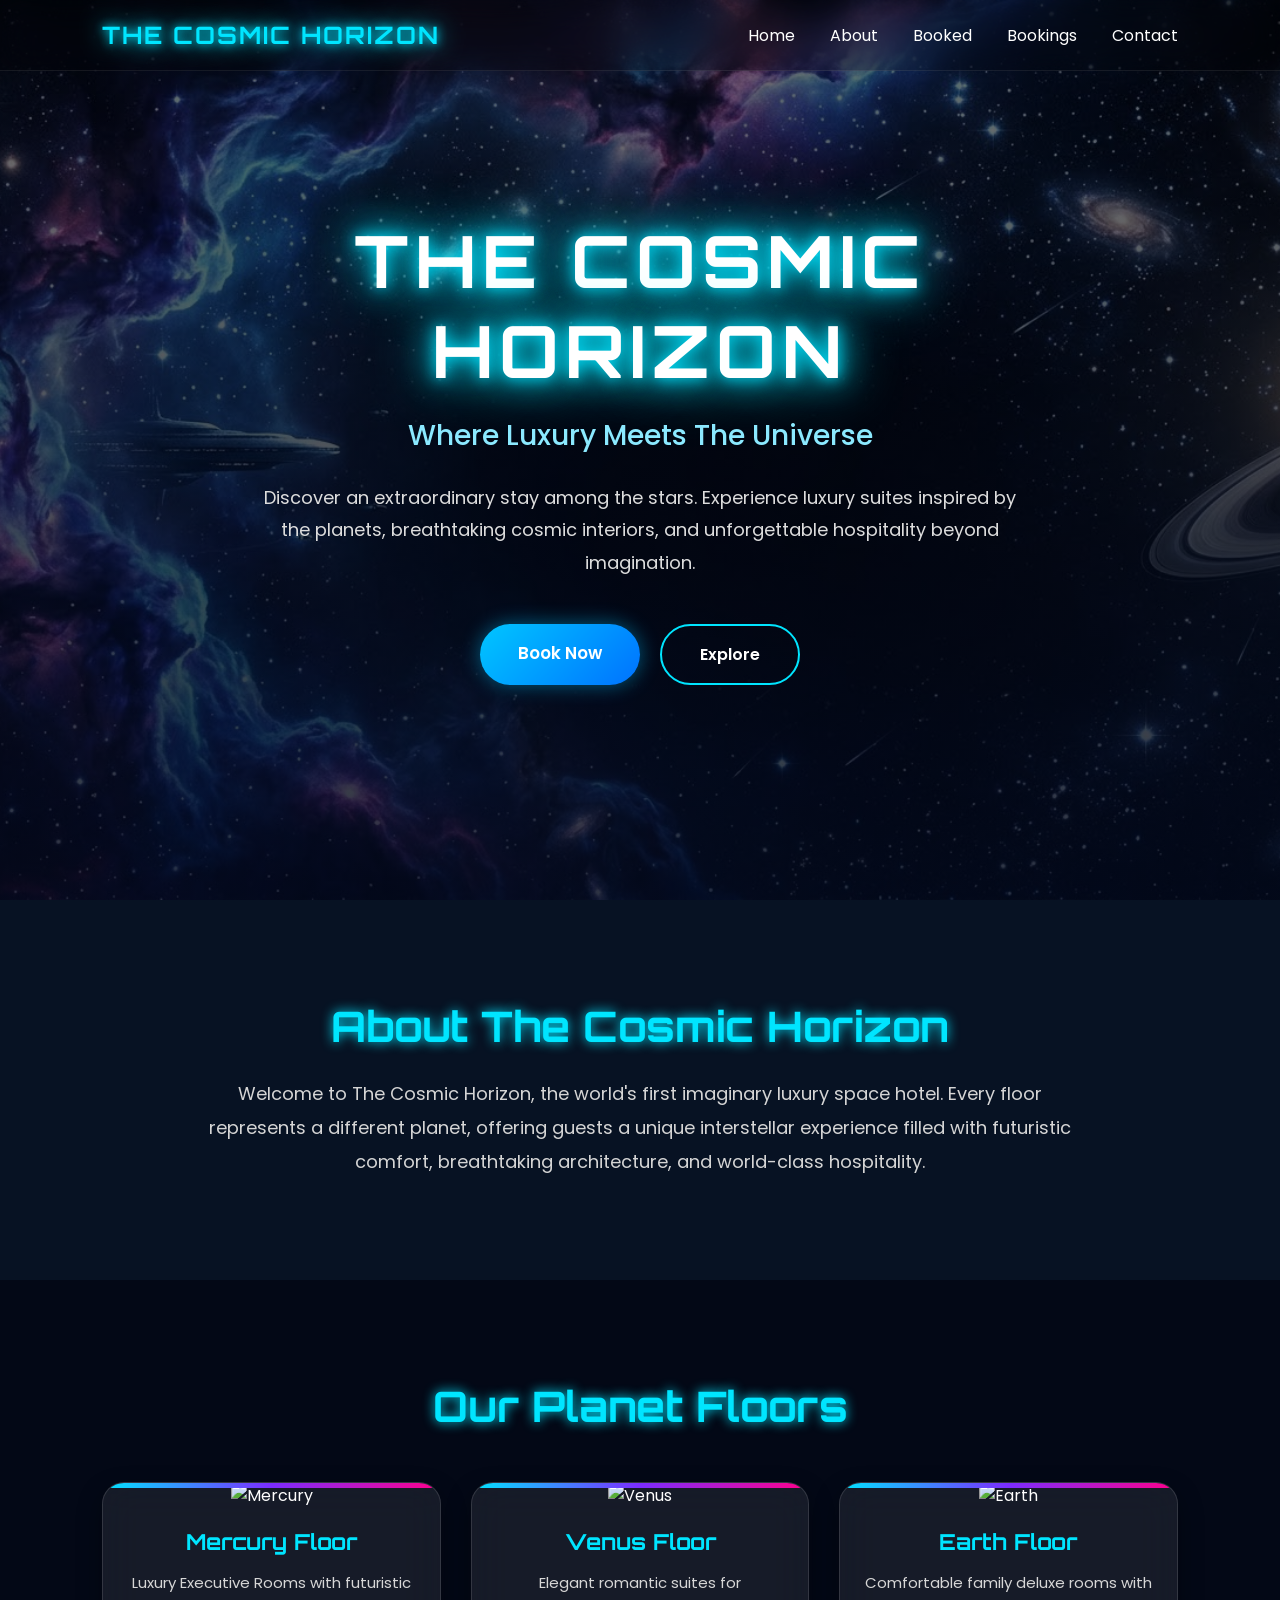
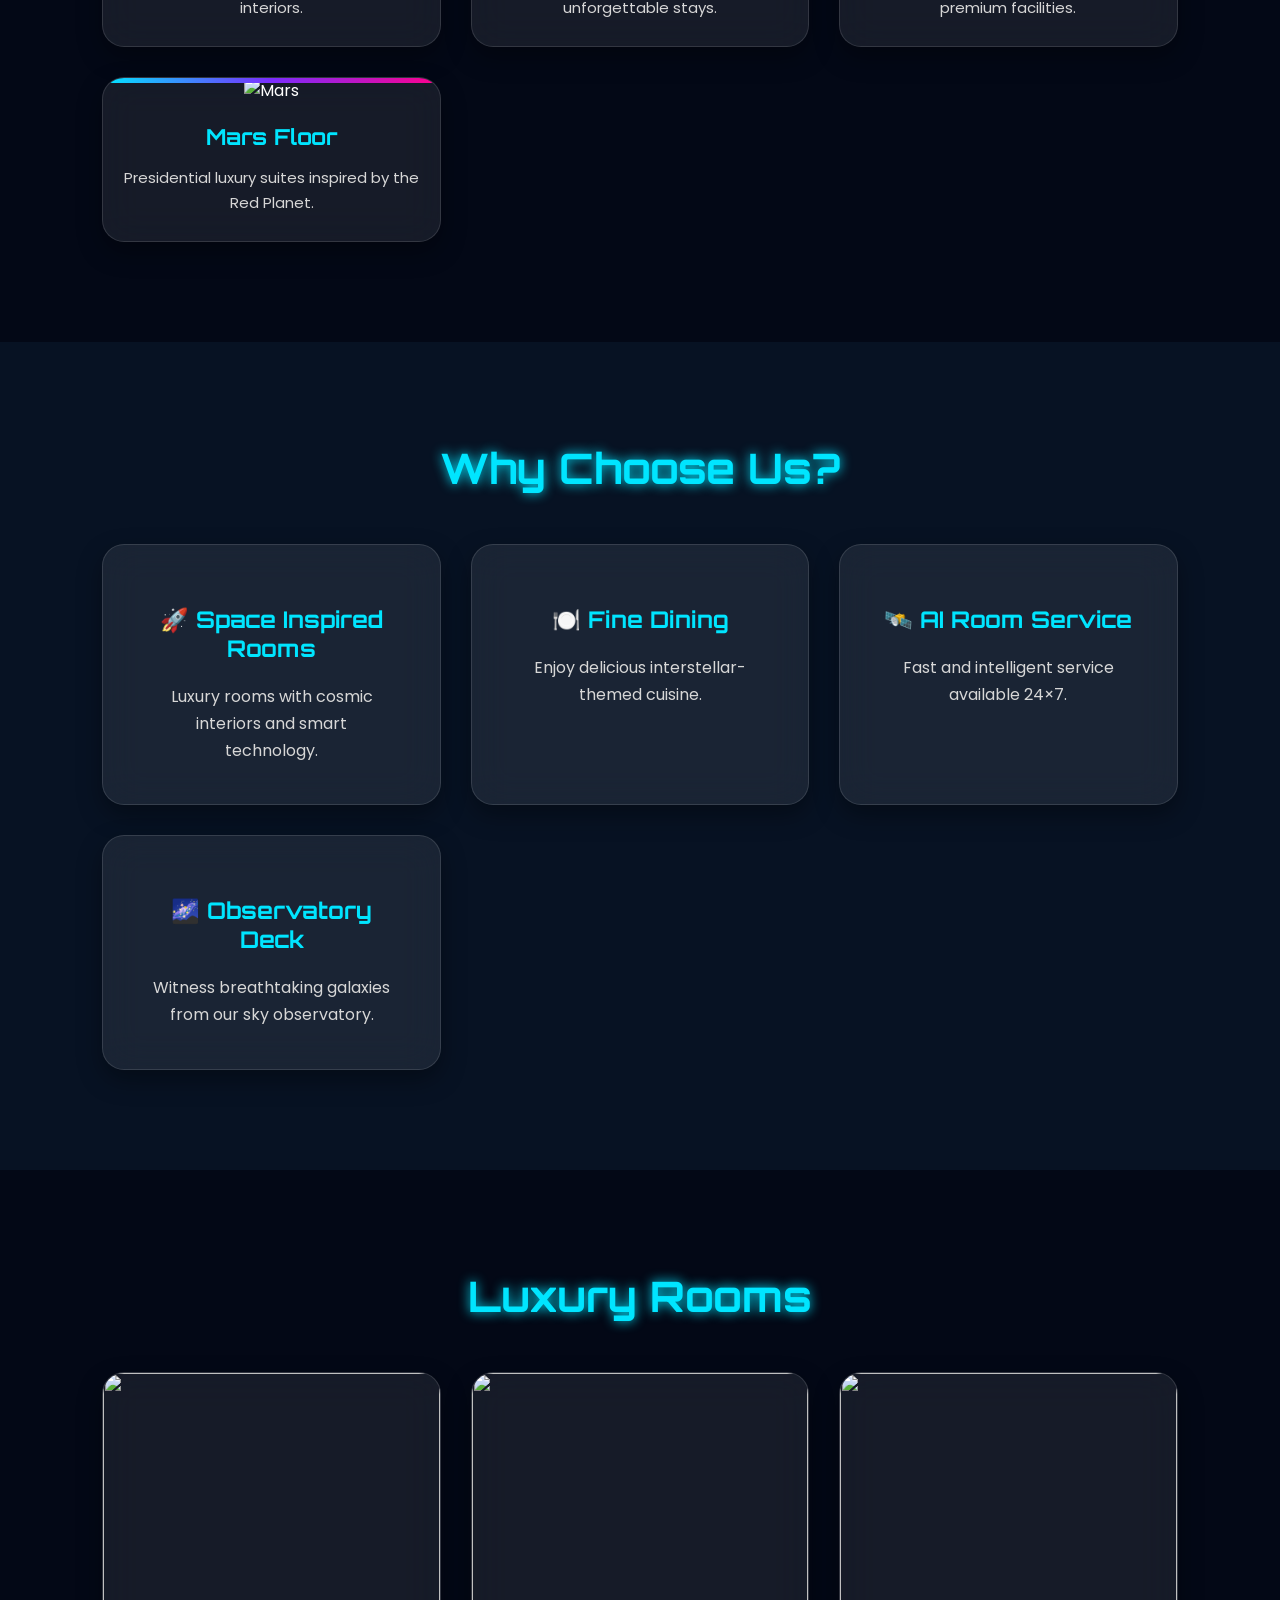
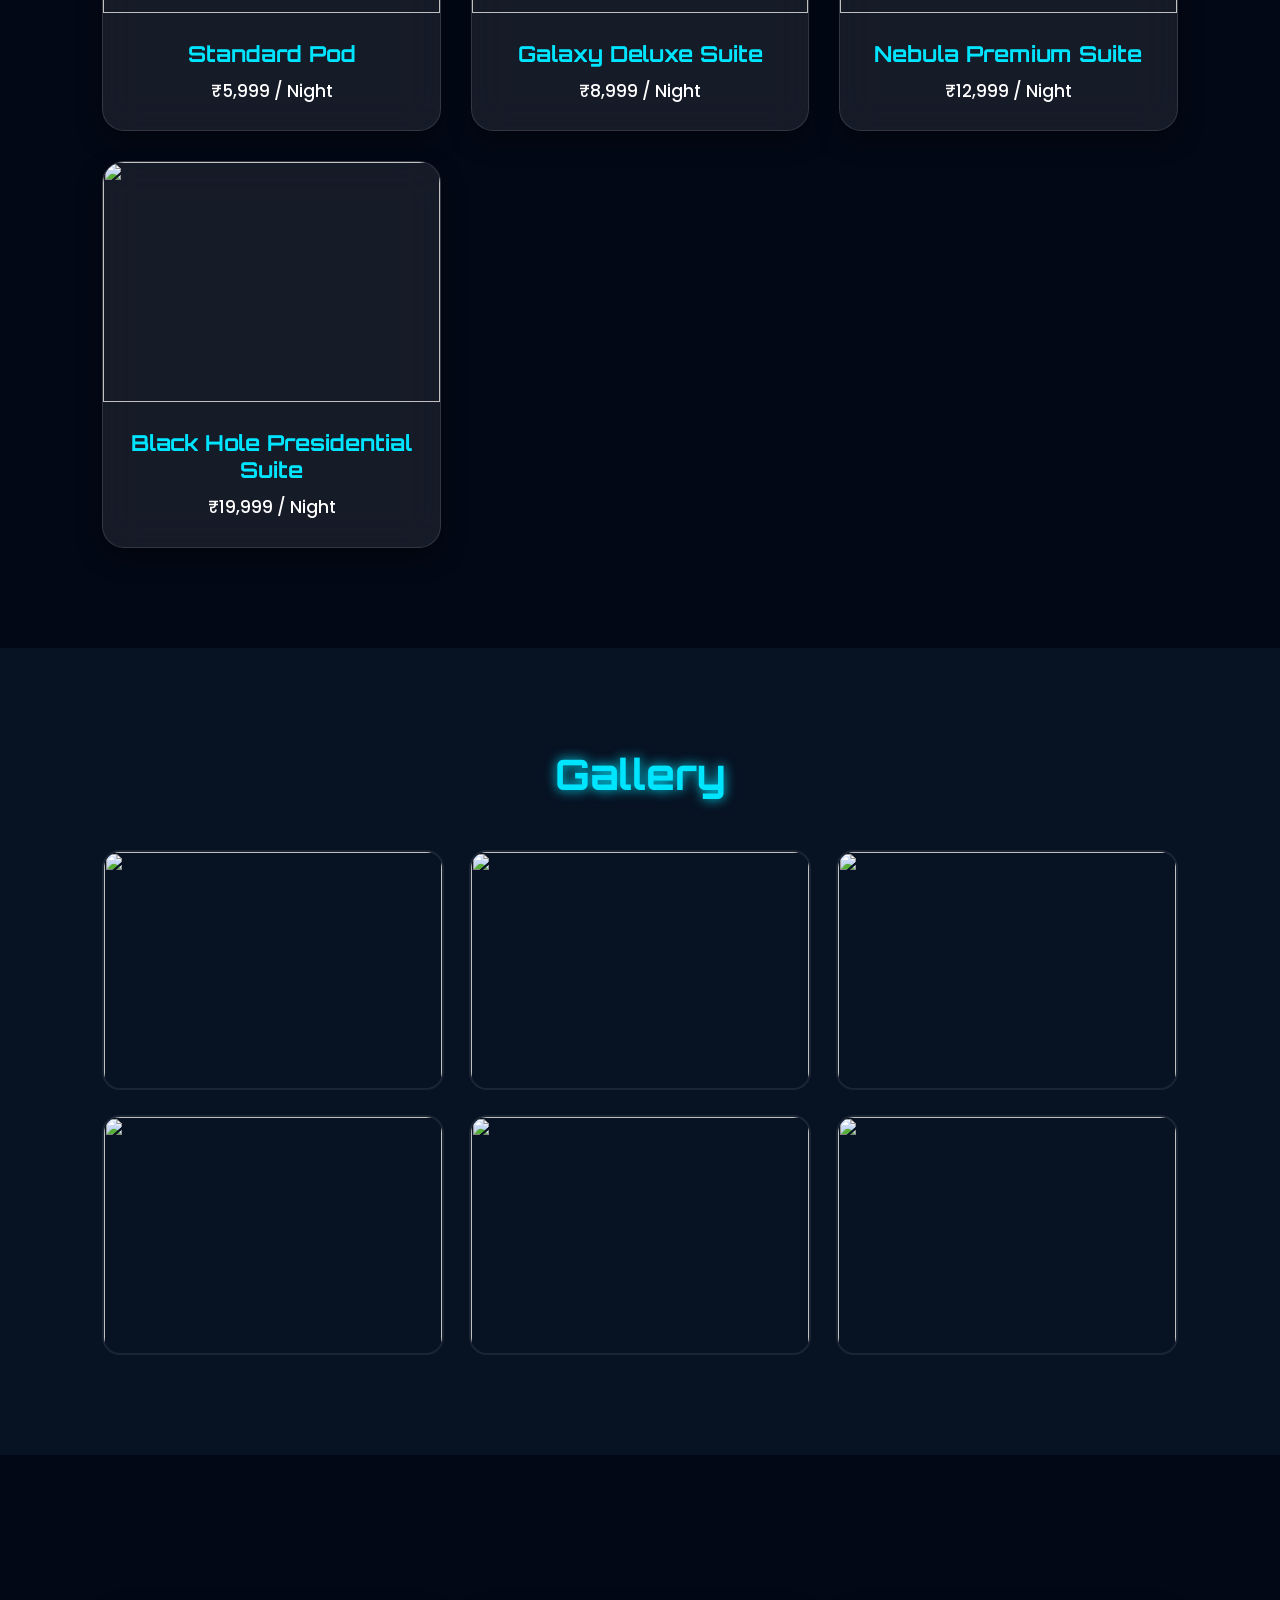
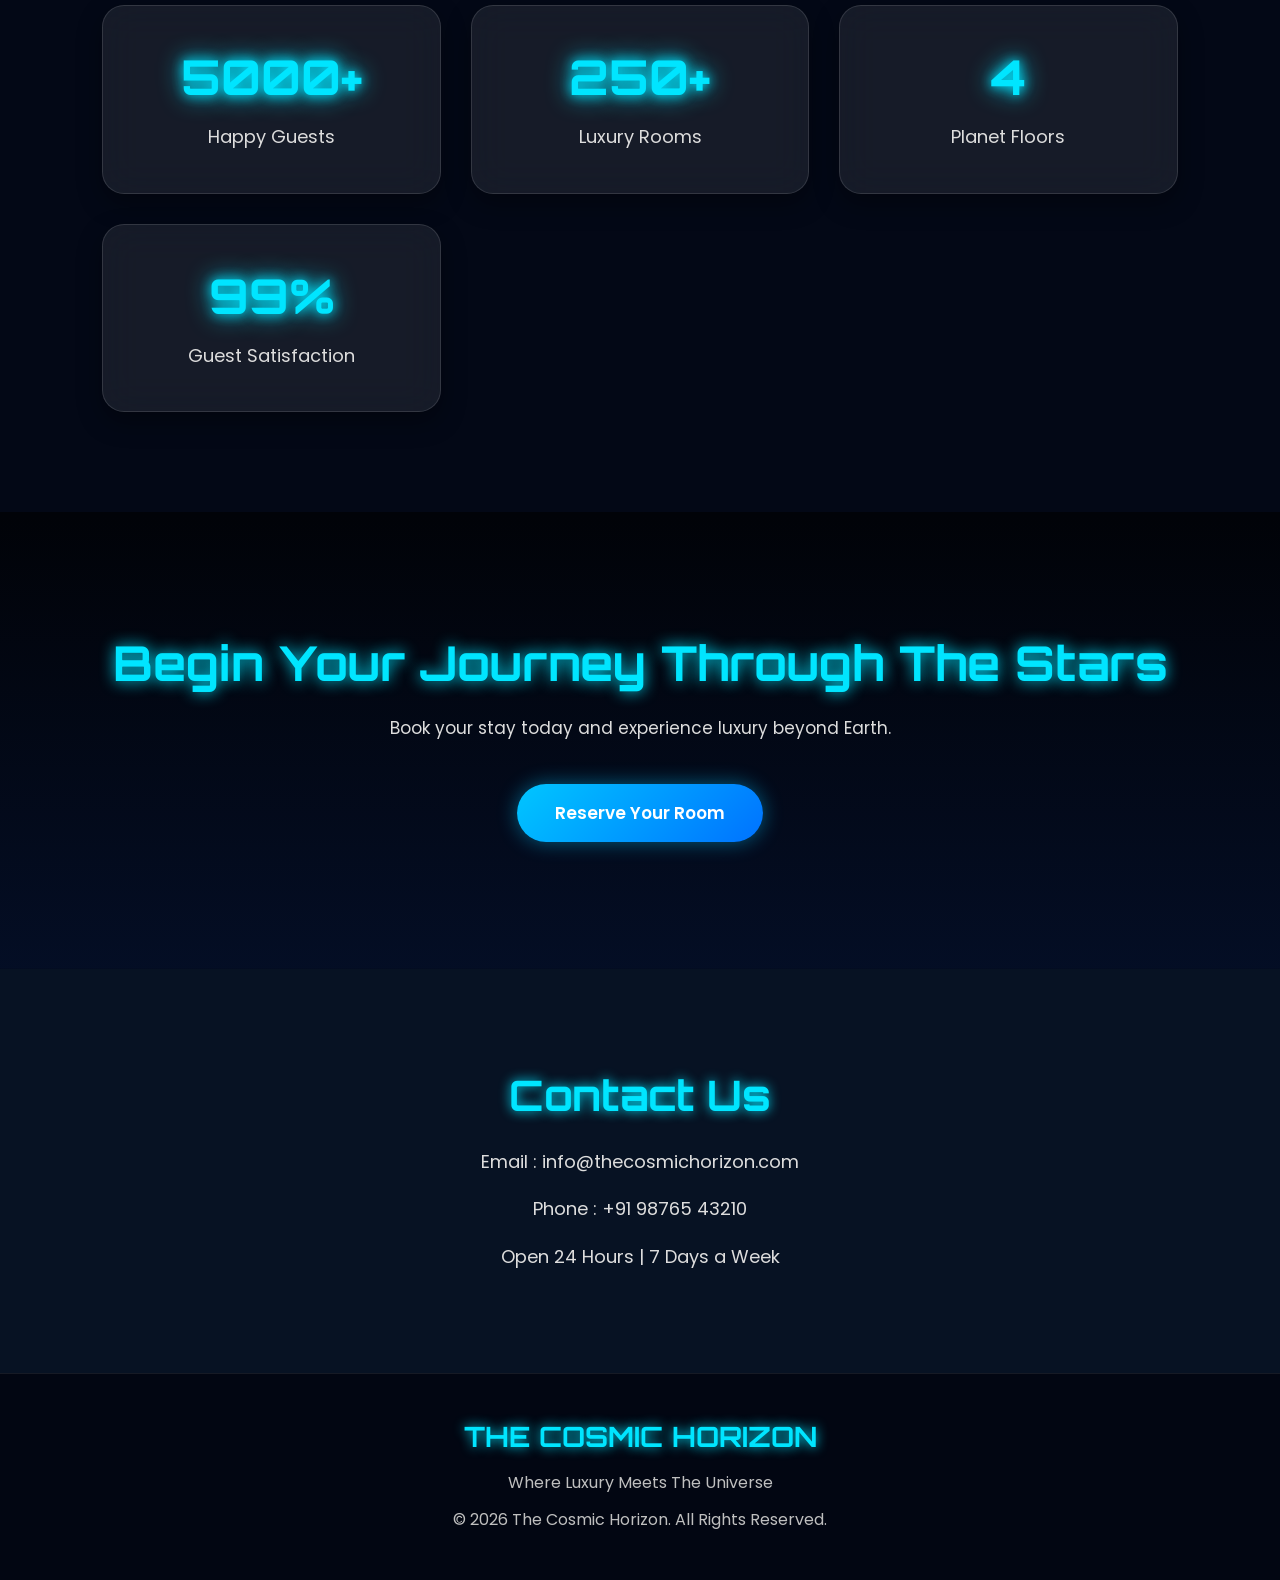
==== index.html @ 83b9d999 "Describe changes" ====
<!DOCTYPE html>
<html lang="en">

<head>

    <meta charset="UTF-8">
    <meta name="viewport" content="width=device-width, initial-scale=1.0">

    <title>The Cosmic Horizon | Luxury Space Hotel</title>

    <link rel="stylesheet" href="style.css">

    <link href="https://fonts.googleapis.com/css2?family=Orbitron:wght@500;700&family=Poppins:wght@300;400;500;600&display=swap" rel="stylesheet">

</head>

<body>

    <!-- ================= NAVBAR ================= -->

    <nav>

        <div class="logo">
            THE COSMIC HORIZON
        </div>

        <ul>

            <li><a href="index.html">Home</a></li>

            <li><a href="about_us.html">About</a></li>
            
            <li><a href="booked_page.html">Booked</a></li>

            <li><a href="booking_page.html">Bookings</a></li>

            <li><a href="packgaes.html">Contact</a></li>

        </ul>

    </nav>


    <!-- ================= HERO ================= -->

    <section class="hero">

        <div class="hero-content">

            <h1>THE COSMIC HORIZON</h1>

            <h3>Where Luxury Meets The Universe</h3>

            <p>

                Discover an extraordinary stay among the stars.
                Experience luxury suites inspired by the planets,
                breathtaking cosmic interiors, and unforgettable
                hospitality beyond imagination.

            </p>

            <div class="hero-buttons">

                <a href="booking.html" class="btn">
                    Book Now
                </a>

                <a href="#about" class="btn-outline">
                    Explore
                </a>

            </div>

        </div>

    </section>


    <!-- ================= ABOUT ================= -->

    <section id="about">

        <h2>About The Cosmic Horizon</h2>

        <p>

            Welcome to The Cosmic Horizon, the world's first
            imaginary luxury space hotel.

            Every floor represents a different planet,
            offering guests a unique interstellar experience
            filled with futuristic comfort, breathtaking
            architecture, and world-class hospitality.

        </p>

    </section>


    <!-- ================= PLANET FLOORS ================= -->

    <section id="floors">

        <h2>Our Planet Floors</h2>

        <div class="cards">

            <div class="card">

                <img src="images/mercury.jpg" alt="Mercury">

                <h3>Mercury Floor</h3>

                <p>Luxury Executive Rooms with futuristic interiors.</p>

            </div>


            <div class="card">

                <img src="images/venus.jpg" alt="Venus">

                <h3>Venus Floor</h3>

                <p>Elegant romantic suites for unforgettable stays.</p>

            </div>


            <div class="card">

                <img src="images/earth.jpg" alt="Earth">

                <h3>Earth Floor</h3>

                <p>Comfortable family deluxe rooms with premium facilities.</p>

            </div>


            <div class="card">

                <img src="images/mars.jpg" alt="Mars">

                <h3>Mars Floor</h3>

                <p>Presidential luxury suites inspired by the Red Planet.</p>

            </div>

        </div>

    </section>


    <!-- ================= FEATURES ================= -->

    <section id="features">

        <h2>Why Choose Us?</h2>

        <div class="cards">

            <div class="card">

                <h3>🚀 Space Inspired Rooms</h3>

                <p>Luxury rooms with cosmic interiors and smart technology.</p>

            </div>

            <div class="card">

                <h3>🍽️ Fine Dining</h3>

                <p>Enjoy delicious interstellar-themed cuisine.</p>

            </div>

            <div class="card">

                <h3>🛰️ AI Room Service</h3>

                <p>Fast and intelligent service available 24×7.</p>

            </div>

            <div class="card">

                <h3>🌌 Observatory Deck</h3>

                <p>Witness breathtaking galaxies from our sky observatory.</p>

            </div>

        </div>

    </section>


    <!-- ================= ROOMS ================= -->

    <section id="rooms">

        <h2>Luxury Rooms</h2>

        <div class="cards">

            <div class="card">

                <img src="images/room1.jpg">

                <h3>Standard Pod</h3>

                <p>₹5,999 / Night</p>

            </div>

            <div class="card">

                <img src="images/room2.jpg">

                <h3>Galaxy Deluxe Suite</h3>

                <p>₹8,999 / Night</p>

            </div>

            <div class="card">

                <img src="images/room3.jpg">

                <h3>Nebula Premium Suite</h3>

                <p>₹12,999 / Night</p>

            </div>

            <div class="card">

                <img src="images/room4.jpg">

                <h3>Black Hole Presidential Suite</h3>

                <p>₹19,999 / Night</p>

            </div>

        </div>

    </section>


    <!-- ================= GALLERY ================= -->

    <section id="gallery">

        <h2>Gallery</h2>

        <div class="gallery">

            <img src="images/gallery1.jpg">

            <img src="images/gallery2.jpg">

            <img src="images/gallery3.jpg">

            <img src="images/gallery4.jpg">

            <img src="images/gallery5.jpg">

            <img src="images/gallery6.jpg">

        </div>

    </section>


    <!-- ================= STATS ================= -->

    <section id="stats">

        <div class="cards">

            <div class="card">

                <h1>5000+</h1>

                <p>Happy Guests</p>

            </div>

            <div class="card">

                <h1>250+</h1>

                <p>Luxury Rooms</p>

            </div>

            <div class="card">

                <h1>4</h1>

                <p>Planet Floors</p>

            </div>

            <div class="card">

                <h1>99%</h1>

                <p>Guest Satisfaction</p>

            </div>

        </div>

    </section>


    <!-- ================= CTA ================= -->

    <section class="cta">

        <h2>Begin Your Journey Through The Stars</h2>

        <p>

            Book your stay today and experience
            luxury beyond Earth.

        </p>

        <a href="booking_page.html" class="btn">

            Reserve Your Room

        </a>

    </section>


    <!-- ================= CONTACT ================= -->

    <section id="contact">

        <h2>Contact Us</h2>

        <p>Email : info@thecosmichorizon.com</p>

        <p>Phone : +91 98765 43210</p>

        <p>Open 24 Hours | 7 Days a Week</p>

    </section>


    <!-- ================= FOOTER ================= -->

    <footer>

        <h3>THE COSMIC HORIZON</h3>

        <p>Where Luxury Meets The Universe</p>

        <p>

            © 2026 The Cosmic Horizon.
            All Rights Reserved.

        </p>

    </footer>

</body>

</html>
---- style.css ----
/* ===================================================
   THE COSMIC HORIZON
   Premium Futuristic Space Hotel
   Part 1 - Reset, Body, Navbar & Hero
=================================================== */

/* Google Fonts */
@import url('https://fonts.googleapis.com/css2?family=Orbitron:wght@400;600;700&family=Poppins:wght@300;400;500;600&display=swap');

/* ================= RESET ================= */

*{
    margin:0;
    padding:0;
    box-sizing:border-box;
}

html{
    scroll-behavior:smooth;
}

body{

    font-family:'Poppins',sans-serif;

    color:white;

    background:#030816;

    overflow-x:hidden;

}

/* ================= HERO BACKGROUND ================= */

.hero{

    width:100%;

    height:100vh;

    background:
    linear-gradient(
        rgba(0,0,0,.55),
        rgba(2,8,25,.82)
    ),
    url("space/image.jpeg");

    background-size:cover;

    background-position:center;

    background-repeat:no-repeat;

    display:flex;

    justify-content:center;

    align-items:center;

    text-align:center;

    padding:40px;

}

/* ================= NAVBAR ================= */

nav{

    position:fixed;

    top:0;

    left:0;

    width:100%;

    display:flex;

    justify-content:space-between;

    align-items:center;

    padding:20px 8%;

    background:rgba(0,0,0,.18);

    backdrop-filter:blur(18px);

    -webkit-backdrop-filter:blur(18px);

    border-bottom:1px solid rgba(255,255,255,.08);

    z-index:1000;

}

.logo{

    font-family:'Orbitron',sans-serif;

    font-size:24px;

    font-weight:bold;

    color:#00e5ff;

    letter-spacing:2px;

    text-shadow:

    0 0 10px #00e5ff,

    0 0 25px #00e5ff;

}

/* Navigation Links */

nav ul{

    list-style:none;

    display:flex;

    gap:35px;

}

nav ul li{

    display:inline-block;

}

nav ul li a{

    text-decoration:none;

    color:white;

    font-size:16px;

    transition:.3s;

    position:relative;

}

/* Underline Animation */

nav ul li a::after{

    content:"";

    position:absolute;

    left:0;

    bottom:-6px;

    width:0;

    height:2px;

    background:#00e5ff;

    transition:.3s;

}

nav ul li a:hover{

    color:#00e5ff;

}

nav ul li a:hover::after{

    width:100%;

}

/* ================= HERO CONTENT ================= */

.hero-content{

    max-width:900px;

}

.hero-content h1{

    font-family:'Orbitron',sans-serif;

    font-size:72px;

    letter-spacing:6px;

    margin-bottom:20px;

    color:#ffffff;

    text-shadow:

    0 0 15px #00e5ff,

    0 0 35px #00e5ff,

    0 0 60px #00e5ff;

}

.hero-content h3{

    font-size:28px;

    color:#8be9ff;

    margin-bottom:25px;

    font-weight:500;

}

.hero-content p{

    font-size:18px;

    line-height:1.8;

    color:#dddddd;

    max-width:760px;

    margin:auto;

}

/* ================= BUTTONS ================= */

.hero-buttons{

    margin-top:45px;

    display:flex;

    justify-content:center;

    gap:20px;

    flex-wrap:wrap;

}

/* Main Button */

.btn{

    text-decoration:none;

    color:white;

    background:linear-gradient(
        135deg,
        #00c6ff,
        #0072ff
    );

    padding:16px 38px;

    border-radius:50px;

    font-size:17px;

    font-weight:600;

    transition:.35s;

    box-shadow:

    0 0 20px rgba(0,198,255,.45);

}

.btn:hover{

    transform:translateY(-5px);

    box-shadow:

    0 0 35px rgba(0,198,255,.9);

}

/* Outline Button */

.btn-outline{

    text-decoration:none;

    color:white;

    border:2px solid #00e5ff;

    padding:16px 38px;

    border-radius:50px;

    transition:.35s;

    font-weight:600;

}

.btn-outline:hover{

    background:#00e5ff;

    color:#000;

}

/* ================= SECTION ================= */

section{

    padding:100px 8%;

}

section h2{

    text-align:center;

    font-family:'Orbitron',sans-serif;

    font-size:42px;

    color:#00e5ff;

    margin-bottom:25px;

    text-shadow:0 0 12px #00e5ff;

}

section p{

    text-align:center;

    max-width:900px;

    margin:auto;

    line-height:1.8;

    color:#d5d5d5;

    font-size:17px;

}

/* ================= RESPONSIVE ================= */

@media(max-width:900px){

    nav{

        flex-direction:column;

        gap:20px;

        padding:20px;

    }

    nav ul{

        flex-wrap:wrap;

        justify-content:center;

        gap:20px;

    }

    .hero-content h1{

        font-size:42px;

        letter-spacing:3px;

    }

    .hero-content h3{

        font-size:22px;

    }

    .hero-content p{

        font-size:16px;

    }

    .hero-buttons{

        flex-direction:column;

        align-items:center;

    }

}
/* ===================================================
   PART 2
   ABOUT • PLANET FLOORS • FEATURES
===================================================*/

/* ================= ABOUT SECTION ================= */

#about{

    background:#071223;

}

#about p{

    margin-top:20px;

    font-size:18px;

    line-height:1.9;

}

/* ================= CARD LAYOUT ================= */

.cards{

    display:grid;

    grid-template-columns:repeat(auto-fit,minmax(260px,1fr));

    gap:30px;

    margin-top:50px;

}

/* ================= GLASS CARD ================= */

.card{

    background:rgba(255,255,255,.08);

    backdrop-filter:blur(18px);

    -webkit-backdrop-filter:blur(18px);

    border:1px solid rgba(255,255,255,.12);

    border-radius:22px;

    overflow:hidden;

    transition:.4s;

    text-align:center;

    padding-bottom:25px;

    box-shadow:

    0 10px 25px rgba(0,0,0,.35);

}

.card:hover{

    transform:translateY(-12px);

    box-shadow:

    0 0 25px rgba(0,229,255,.45),

    0 15px 35px rgba(0,0,0,.45);

}

/* ================= CARD IMAGE ================= */

.card img{

    width:100%;

    height:220px;

    object-fit:cover;

    transition:.4s;

}

.card:hover img{

    transform:scale(1.08);

}

/* ================= CARD TITLE ================= */

.card h3{

    margin-top:20px;

    font-family:'Orbitron',sans-serif;

    color:#00e5ff;

    font-size:22px;

    padding:0 15px;

}

/* ================= CARD TEXT ================= */

.card p{

    margin-top:15px;

    padding:0 20px;

    color:#d7d7d7;

    line-height:1.7;

    font-size:15px;

}

/* ================= PLANET FLOOR ================= */

#floors{

    background:#030816;

}

#floors .card{

    position:relative;

}

#floors .card::before{

    content:"";

    position:absolute;

    top:0;

    left:0;

    width:100%;

    height:5px;

    background:linear-gradient(

    90deg,

    #00e5ff,

    #7b2cff,

    #ff008c

    );

}

/* ================= FEATURES ================= */

#features{

    background:#071223;

}

#features .card{

    padding:40px 25px;

}

#features .card h3{

    font-size:23px;

    margin-bottom:20px;

}

#features .card p{

    font-size:16px;

}

/* ================= FEATURE HOVER ================= */

#features .card:hover{

    border:1px solid rgba(0,229,255,.45);

}

/* ================= SECTION ANIMATION ================= */

.card{

    animation:fadeUp .8s ease;

}

/* ================= KEYFRAMES ================= */

@keyframes fadeUp{

    from{

        opacity:0;

        transform:translateY(40px);

    }

    to{

        opacity:1;

        transform:translateY(0);

    }

}

/* ================= GLOW EFFECT ================= */

.card:hover h3{

    text-shadow:

    0 0 10px #00e5ff,

    0 0 20px #00e5ff;

}

/* ================= MOBILE ================= */

@media(max-width:768px){

    .cards{

        grid-template-columns:1fr;

    }

    .card img{

        height:200px;

    }

    .card h3{

        font-size:20px;

    }

}
/* ===================================================
   PART 3
   LUXURY ROOMS • GALLERY • HOTEL STATISTICS
===================================================*/


/* =========================
   ROOMS SECTION
========================= */

#rooms{

    background:#030816;

}

#rooms .cards{

    margin-top:50px;

}

#rooms .card{

    overflow:hidden;

    transition:.4s;

}

#rooms .card img{

    width:100%;

    height:240px;

    object-fit:cover;

    transition:.5s;

}

#rooms .card:hover img{

    transform:scale(1.08);

}

#rooms .card h3{

    margin-top:20px;

    font-size:22px;

    color:#00e5ff;

}

#rooms .card p{

    margin-top:10px;

    font-size:17px;

    color:#ffffff;

    font-weight:500;

}

#rooms .card:hover{

    transform:translateY(-10px);

}


/* =========================
   GALLERY
========================= */

#gallery{

    background:#071223;

}

.gallery{

    margin-top:50px;

    display:grid;

    grid-template-columns:repeat(auto-fit,minmax(280px,1fr));

    gap:25px;

}

.gallery img{

    width:100%;

    height:240px;

    object-fit:cover;

    border-radius:18px;

    transition:.4s;

    cursor:pointer;

    border:2px solid rgba(255,255,255,.08);

}

.gallery img:hover{

    transform:scale(1.05);

    box-shadow:

    0 0 25px rgba(0,229,255,.55);

}


/* =========================
   HOTEL STATISTICS
========================= */

#stats{

    background:#030816;

}

#stats .cards{

    margin-top:50px;

}

#stats .card{

    padding:40px 20px;

}

#stats .card h1{

    font-size:48px;

    font-family:'Orbitron',sans-serif;

    color:#00e5ff;

    text-shadow:

    0 0 12px #00e5ff,

    0 0 25px #00e5ff;

}

#stats .card p{

    margin-top:15px;

    color:#dddddd;

    font-size:18px;

}


/* =========================
   FLOAT ANIMATION
========================= */

@keyframes floating{

    0%{

        transform:translateY(0px);

    }

    50%{

        transform:translateY(-10px);

    }

    100%{

        transform:translateY(0px);

    }

}

#stats .card{

    animation:floating 5s ease-in-out infinite;

}


/* =========================
   IMAGE BORDER GLOW
========================= */

.gallery img:hover{

    border-color:#00e5ff;

}


/* =========================
   MOBILE
========================= */

@media(max-width:768px){

    .gallery{

        grid-template-columns:1fr;

    }

    .gallery img{

        height:220px;

    }

    #stats .card h1{

        font-size:38px;

    }

}
/* ===================================================
   PART 4
   CTA • CONTACT • FOOTER • FINAL RESPONSIVE
===================================================*/


/* ===========================
   CALL TO ACTION
=========================== */

.cta{

    background:
    linear-gradient(
        rgba(0,0,0,.65),
        rgba(4,15,40,.82)
    ),
    url("images/cta-bg.jpg");

    background-size:cover;

    background-position:center;

    text-align:center;

    padding:120px 8%;

}

.cta h2{

    font-family:'Orbitron',sans-serif;

    font-size:48px;

    color:#00e5ff;

    margin-bottom:20px;

    text-shadow:

    0 0 15px #00e5ff;

}

.cta p{

    max-width:700px;

    margin:auto;

    margin-bottom:40px;

    color:#dddddd;

    line-height:1.8;

}

.cta .btn{

    display:inline-block;

}


/* ===========================
   CONTACT
=========================== */

#contact{

    background:#071223;

    text-align:center;

}

#contact p{

    margin-top:15px;

    font-size:18px;

    color:#dddddd;

}

#contact p:hover{

    color:#00e5ff;

}


/* ===========================
   FOOTER
=========================== */

footer{

    background:#020612;

    text-align:center;

    padding:45px 20px;

    border-top:1px solid rgba(255,255,255,.08);

}

footer h3{

    font-family:'Orbitron',sans-serif;

    color:#00e5ff;

    font-size:28px;

    margin-bottom:15px;

    text-shadow:

    0 0 12px #00e5ff;

}

footer p{

    color:#bfbfbf;

    margin-top:8px;

    line-height:1.8;

}


/* ===========================
   CUSTOM SCROLLBAR
=========================== */

::-webkit-scrollbar{

    width:10px;

}

::-webkit-scrollbar-track{

    background:#06101f;

}

::-webkit-scrollbar-thumb{

    background:#00c6ff;

    border-radius:50px;

}

::-webkit-scrollbar-thumb:hover{

    background:#008cff;

}


/* ===========================
   SMOOTH FADE ANIMATION
=========================== */

@keyframes fadeIn{

    from{

        opacity:0;

    }

    to{

        opacity:1;

    }

}

section{

    animation:fadeIn 1s ease;

}


/* ===========================
   BUTTON EFFECTS
=========================== */

.btn,
.btn-outline{

    position:relative;

    overflow:hidden;

}

.btn::before,
.btn-outline::before{

    content:"";

    position:absolute;

    top:0;

    left:-100%;

    width:100%;

    height:100%;

    background:rgba(255,255,255,.15);

    transition:.5s;

}

.btn:hover::before,
.btn-outline:hover::before{

    left:100%;

}


/* ===========================
   RESPONSIVE DESIGN
=========================== */

@media(max-width:992px){

    section{

        padding:80px 6%;

    }

    .cta h2{

        font-size:38px;

    }

}

@media(max-width:768px){

    section h2{

        font-size:32px;

    }

    .cta{

        padding:90px 30px;

    }

    .cta h2{

        font-size:28px;

    }

    .cta p{

        font-size:16px;

    }

    footer h3{

        font-size:22px;

    }

    footer p{

        font-size:15px;

    }

}

@media(max-width:480px){

    .logo{

        font-size:18px;

    }

    nav ul{

        gap:12px;

    }

    nav ul li a{

        font-size:14px;

    }

    .hero-content h1{

        font-size:34px;

    }

    .hero-content h3{

        font-size:18px;

    }

    .hero-content p{

        font-size:15px;

    }

    .btn,
    .btn-outline{

        width:100%;

        text-align:center;

    }

}
/* ===================================================
   PART 4
   CTA • CONTACT • FOOTER • FINAL RESPONSIVE
===================================================*/


/* ===========================
   CALL TO ACTION
=========================== */

.cta{

    background:
    linear-gradient(
        rgba(0,0,0,.65),
        rgba(4,15,40,.82)
    ),
    url("images/cta-bg.jpg");

    background-size:cover;

    background-position:center;

    text-align:center;

    padding:120px 8%;

}

.cta h2{

    font-family:'Orbitron',sans-serif;

    font-size:48px;

    color:#00e5ff;

    margin-bottom:20px;

    text-shadow:

    0 0 15px #00e5ff;

}

.cta p{

    max-width:700px;

    margin:auto;

    margin-bottom:40px;

    color:#dddddd;

    line-height:1.8;

}

.cta .btn{

    display:inline-block;

}


/* ===========================
   CONTACT
=========================== */

#contact{

    background:#071223;

    text-align:center;

}

#contact p{

    margin-top:15px;

    font-size:18px;

    color:#dddddd;

}

#contact p:hover{

    color:#00e5ff;

}


/* ===========================
   FOOTER
=========================== */

footer{

    background:#020612;

    text-align:center;

    padding:45px 20px;

    border-top:1px solid rgba(255,255,255,.08);

}

footer h3{

    font-family:'Orbitron',sans-serif;

    color:#00e5ff;

    font-size:28px;

    margin-bottom:15px;

    text-shadow:

    0 0 12px #00e5ff;

}

footer p{

    color:#bfbfbf;

    margin-top:8px;

    line-height:1.8;

}


/* ===========================
   CUSTOM SCROLLBAR
=========================== */

::-webkit-scrollbar{

    width:10px;

}

::-webkit-scrollbar-track{

    background:#06101f;

}

::-webkit-scrollbar-thumb{

    background:#00c6ff;

    border-radius:50px;

}

::-webkit-scrollbar-thumb:hover{

    background:#008cff;

}


/* ===========================
   SMOOTH FADE ANIMATION
=========================== */

@keyframes fadeIn{

    from{

        opacity:0;

    }

    to{

        opacity:1;

    }

}

section{

    animation:fadeIn 1s ease;

}


/* ===========================
   BUTTON EFFECTS
=========================== */

.btn,
.btn-outline{

    position:relative;

    overflow:hidden;

}

.btn::before,
.btn-outline::before{

    content:"";

    position:absolute;

    top:0;

    left:-100%;

    width:100%;

    height:100%;

    background:rgba(255,255,255,.15);

    transition:.5s;

}

.btn:hover::before,
.btn-outline:hover::before{

    left:100%;

}


/* ===========================
   RESPONSIVE DESIGN
=========================== */

@media(max-width:992px){

    section{

        padding:80px 6%;

    }

    .cta h2{

        font-size:38px;

    }

}

@media(max-width:768px){

    section h2{

        font-size:32px;

    }

    .cta{

        padding:90px 30px;

    }

    .cta h2{

        font-size:28px;

    }

    .cta p{

        font-size:16px;

    }

    footer h3{

        font-size:22px;

    }

    footer p{

        font-size:15px;

    }

}

@media(max-width:480px){

    .logo{

        font-size:18px;

    }

    nav ul{

        gap:12px;

    }

    nav ul li a{

        font-size:14px;

    }

    .hero-content h1{

        font-size:34px;

    }

    .hero-content h3{

        font-size:18px;

    }

    .hero-content p{

        font-size:15px;

    }

    .btn,
    .btn-outline{

        width:100%;

        text-align:center;

    }

}
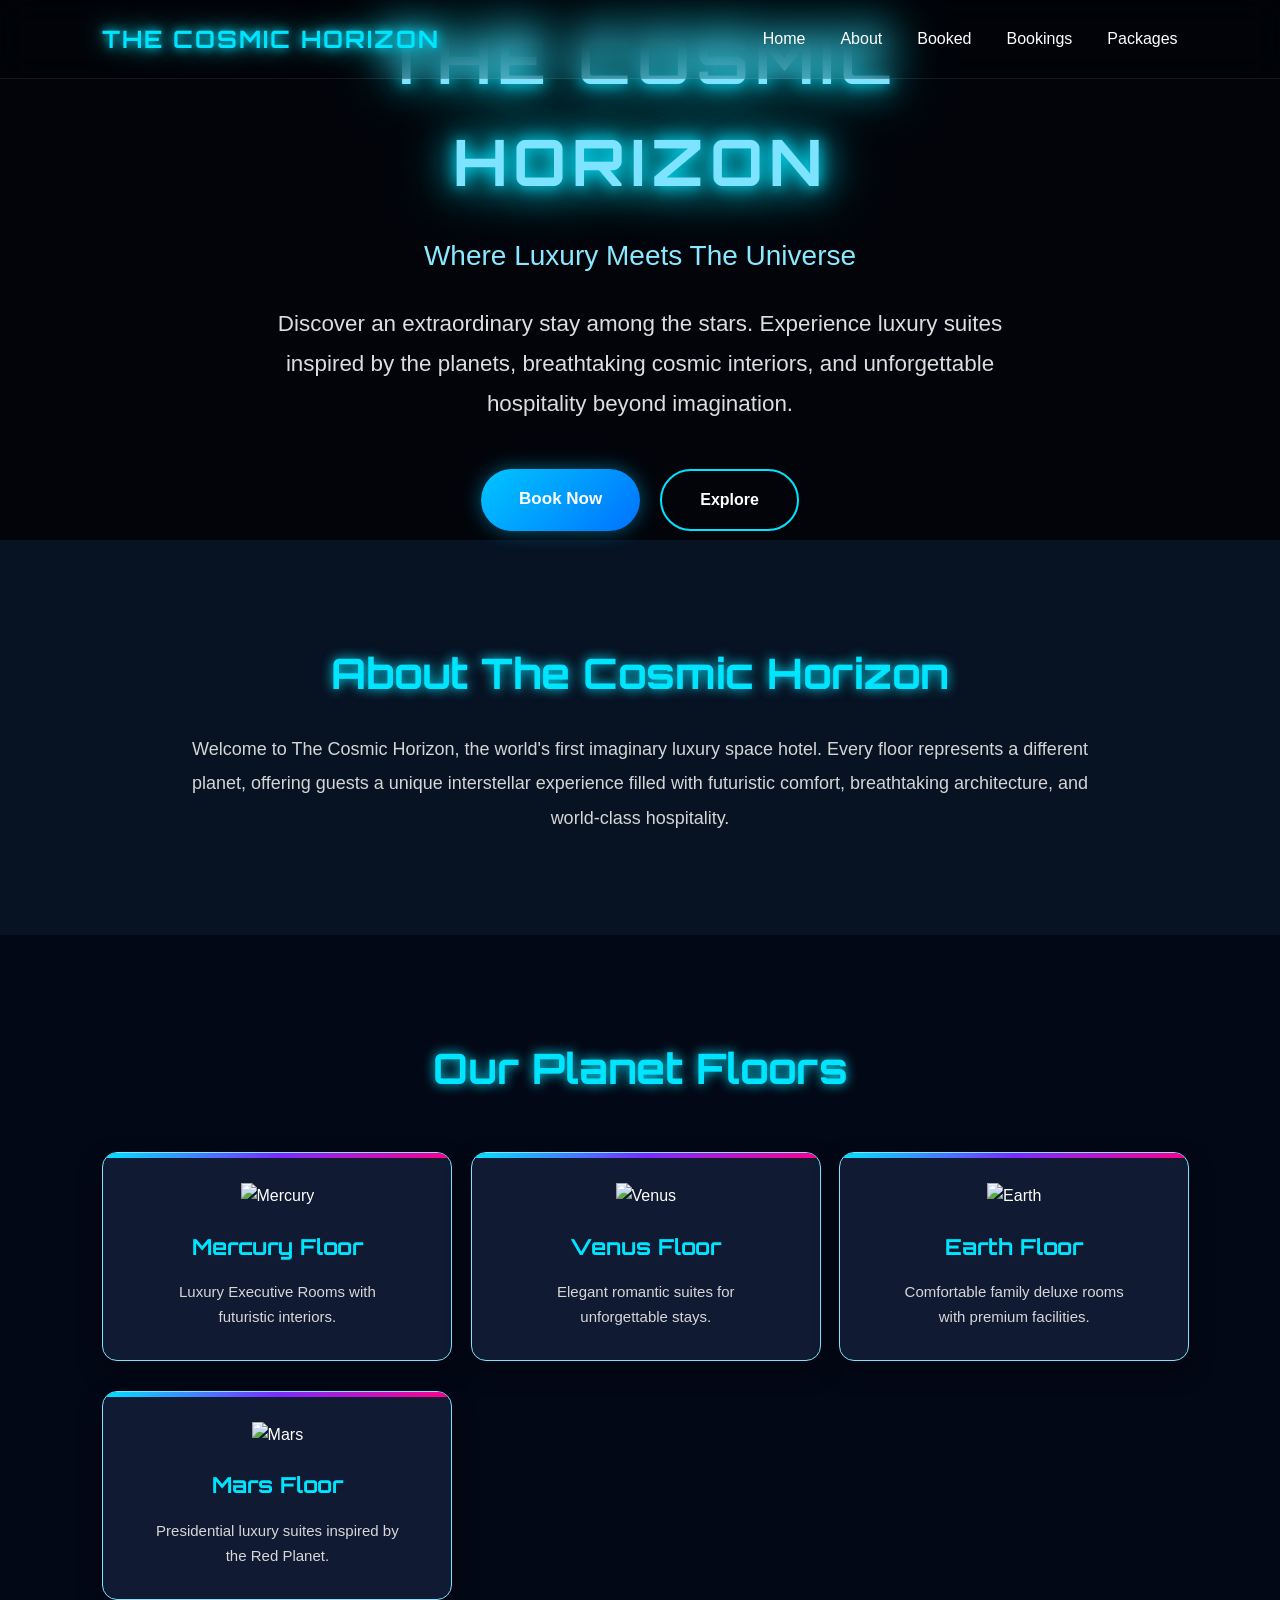
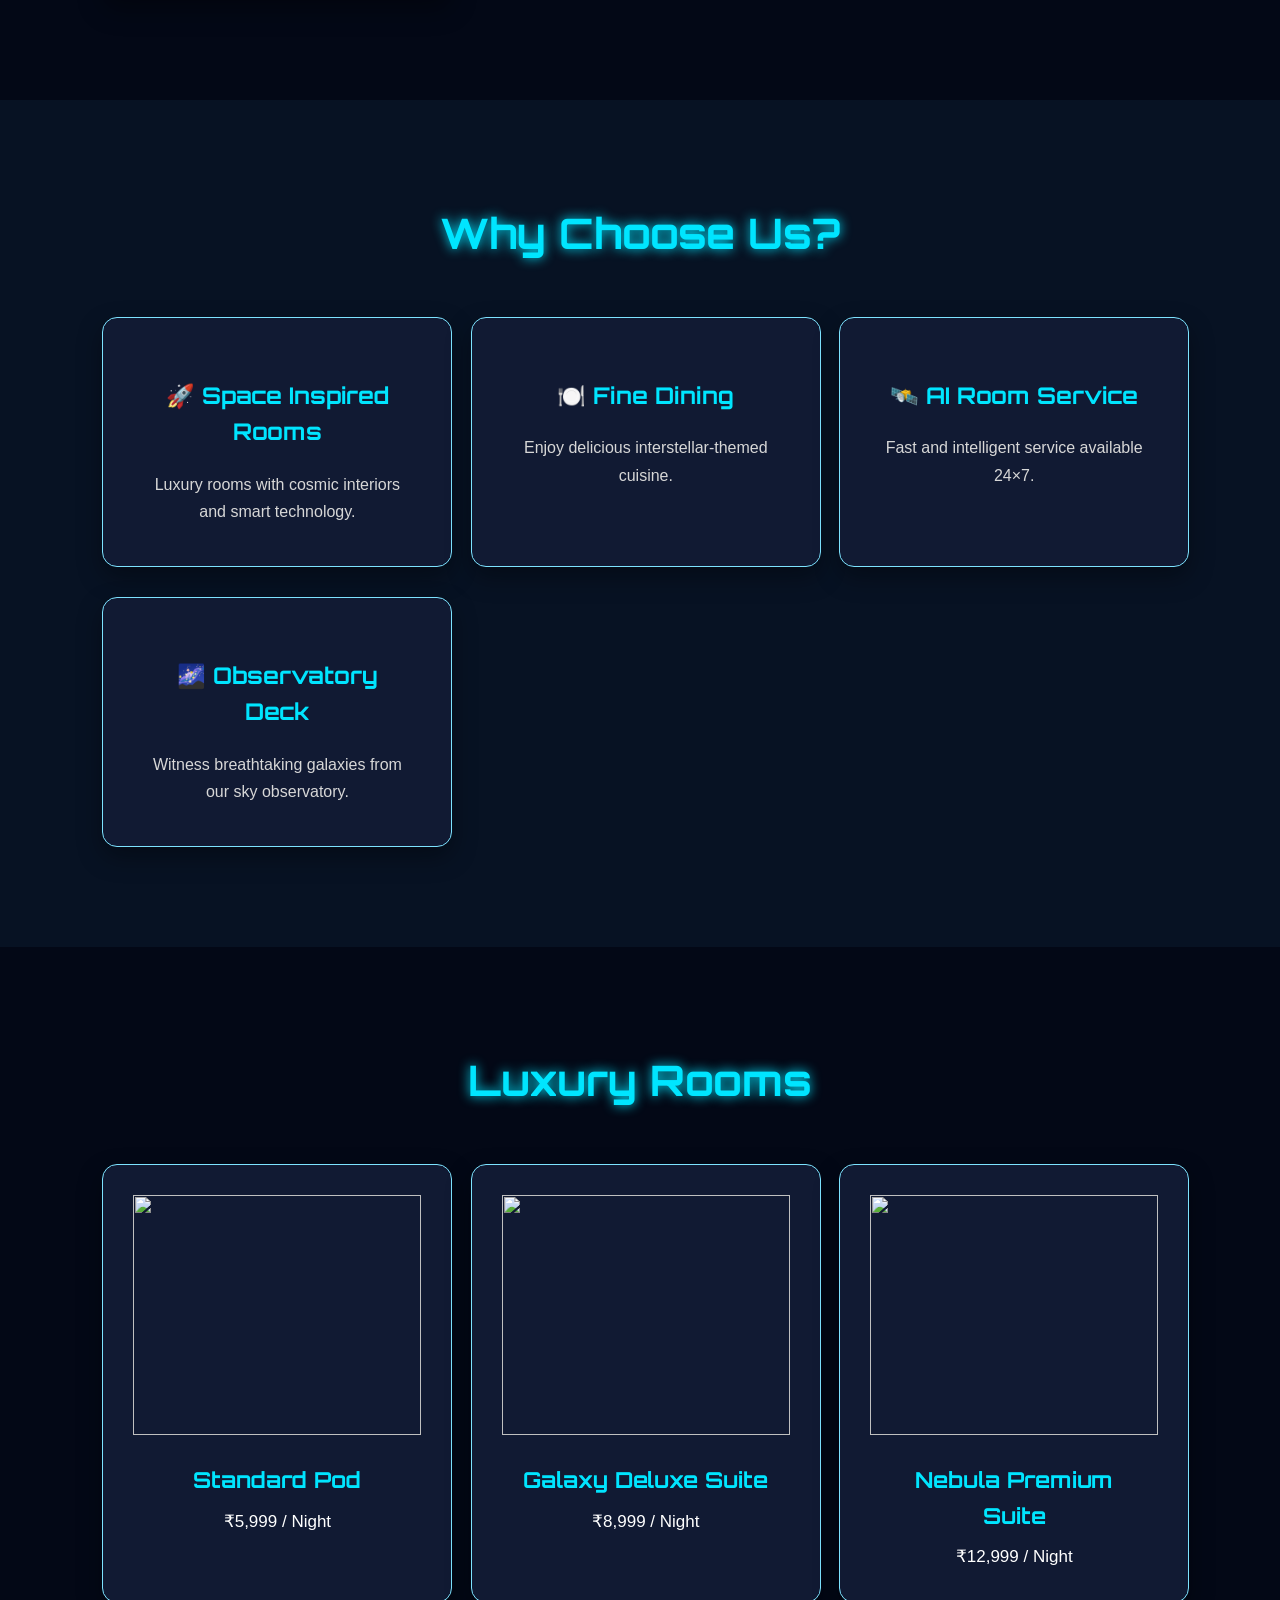
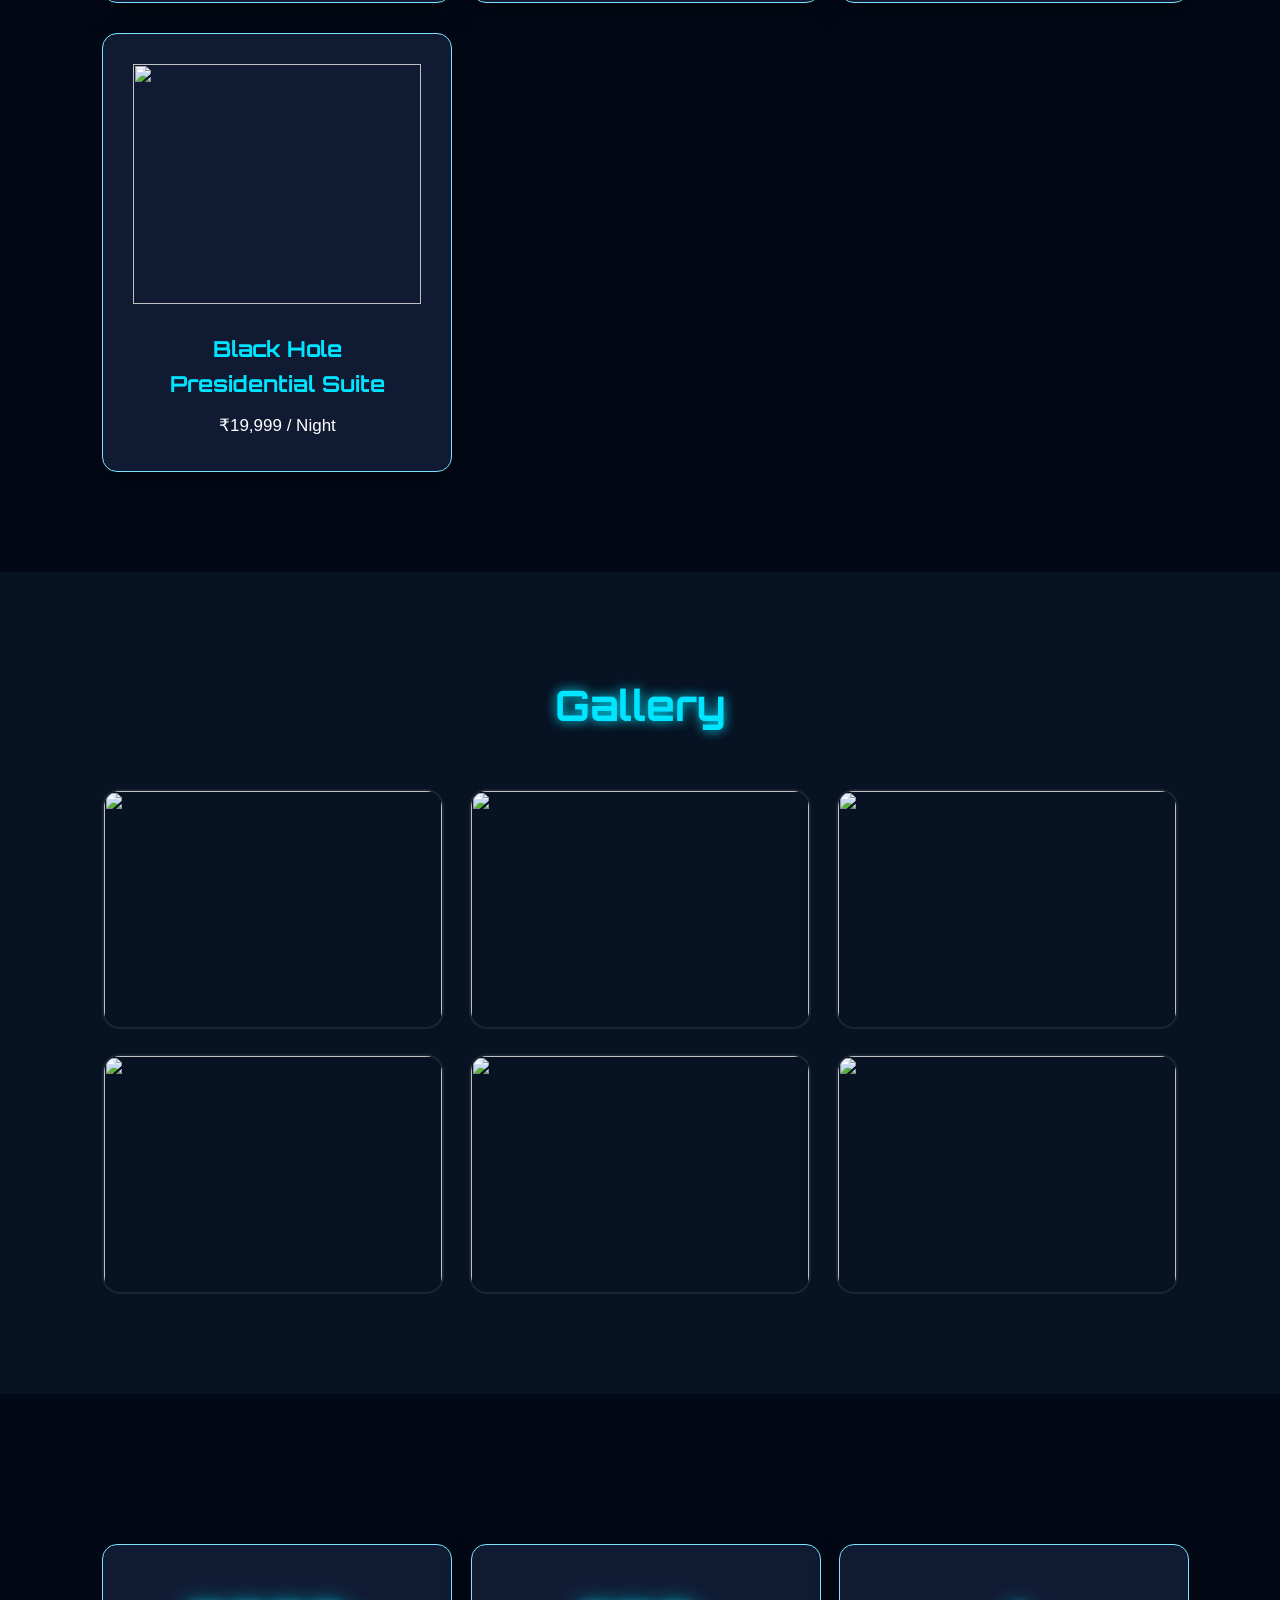
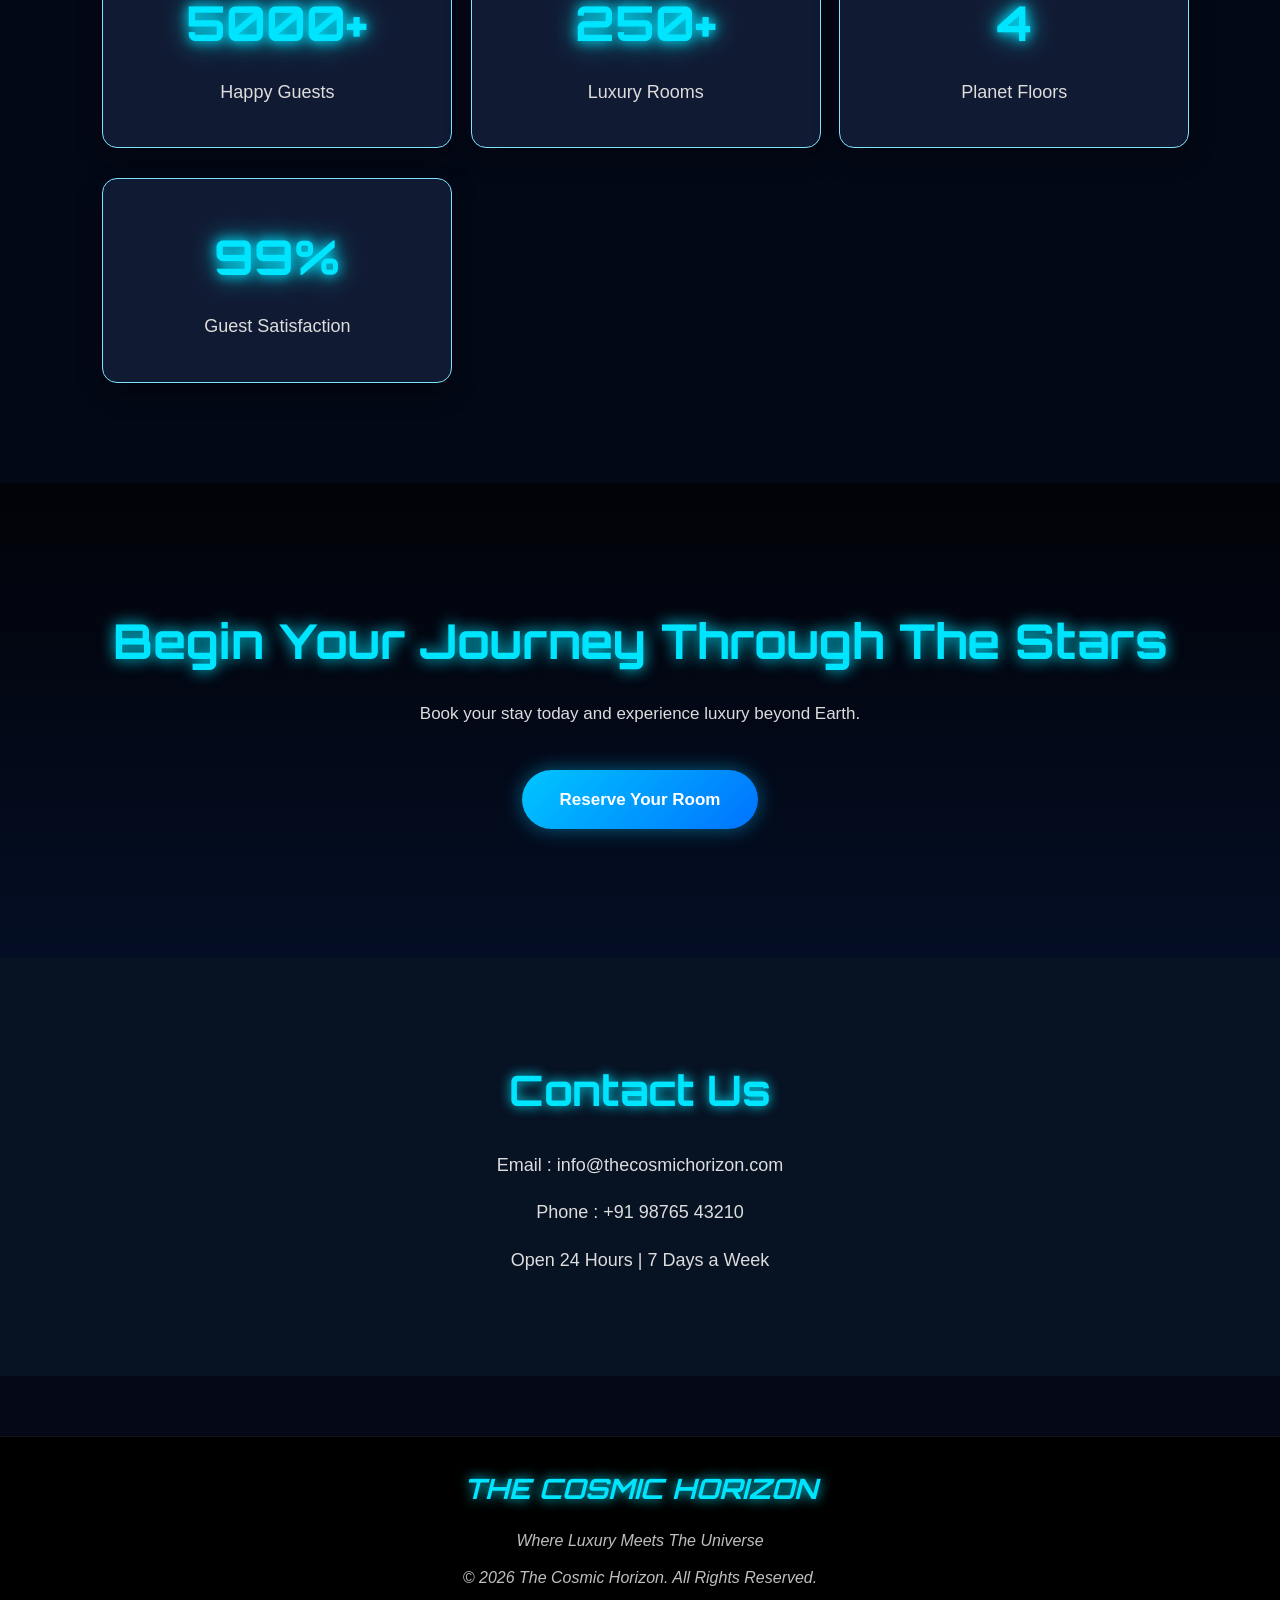
==== commit ba80fe91: "Describe changes" ====
--- a/index.html
+++ b/index.html
@@ -34,7 +34,8 @@
 
             <li><a href="booking_page.html">Bookings</a></li>
 
-            <li><a href="packgaes.html">Contact</a></li>
+            <li><a href="packages.html">Packages</a></li>
+
 
         </ul>
 
@@ -62,7 +63,7 @@
 
             <div class="hero-buttons">
 
-                <a href="booking.html" class="btn">
+                <a href="booking_page.html" class="btn">
                     Book Now
                 </a>
 
--- a/style.css
+++ b/style.css
@@ -1624,4 +1624,131 @@
 
     }
 
+}
+*{
+    margin:0;
+    padding:0;
+    box-sizing:border-box;
+    font-family:Arial, Helvetica, sans-serif;
+}
+
+body{
+    background:#050816;
+    color:white;
+    line-height:1.6;
+}
+
+.hero{
+    height:60vh;
+    background:
+        linear-gradient(rgba(0,0,0,.55),rgba(0,0,0,.55)),
+        url("space.jpg") center/cover;
+    display:flex;
+    flex-direction:column;
+    justify-content:center;
+    align-items:center;
+    text-align:center;
+}
+
+.hero h1{
+    font-size:4rem;
+    color:#7de3ff;
+}
+
+.hero p{
+    margin-top:15px;
+    font-size:1.4rem;
+    color:#ddd;
+}
+
+.about{
+    width:80%;
+    margin:70px auto;
+    text-align:center;
+}
+
+.about h2{
+    color:#7de3ff;
+    margin-bottom:20px;
+    font-size:2.5rem;
+}
+
+.mission{
+    display:flex;
+    justify-content:center;
+    gap:30px;
+    flex-wrap:wrap;
+    padding:40px;
+}
+
+.card{
+    background:#111a33;
+    width:350px;
+    padding:30px;
+    border-radius:15px;
+    border:1px solid #7de3ff;
+    transition:.4s;
+}
+
+.card:hover{
+    transform:translateY(-10px);
+    box-shadow:0 0 20px #44d8ff;
+}
+
+.features{
+    text-align:center;
+    padding:60px 30px;
+}
+
+.features h2{
+    font-size:2.5rem;
+    color:#7de3ff;
+    margin-bottom:40px;
+}
+
+.feature-grid{
+    display:grid;
+    grid-template-columns:repeat(auto-fit,minmax(250px,1fr));
+    gap:25px;
+}
+
+.feature{
+    background:#10192d;
+    padding:30px;
+    border-radius:15px;
+    transition:.3s;
+}
+
+.feature:hover{
+    background:#1b2d54;
+    transform:scale(1.05);
+}
+
+.team{
+    text-align:center;
+    padding:60px;
+}
+
+.crew{
+    display:flex;
+    justify-content:center;
+    flex-wrap:wrap;
+    gap:25px;
+    margin-top:40px;
+}
+
+.member{
+    width:250px;
+    background:#10192d;
+    padding:25px;
+    border-radius:15px;
+}
+
+footer{
+    margin-top:60px;
+    background:#000;
+    text-align:center;
+    padding:30px;
+    color:#7de3ff;
+    font-style:italic;
 }
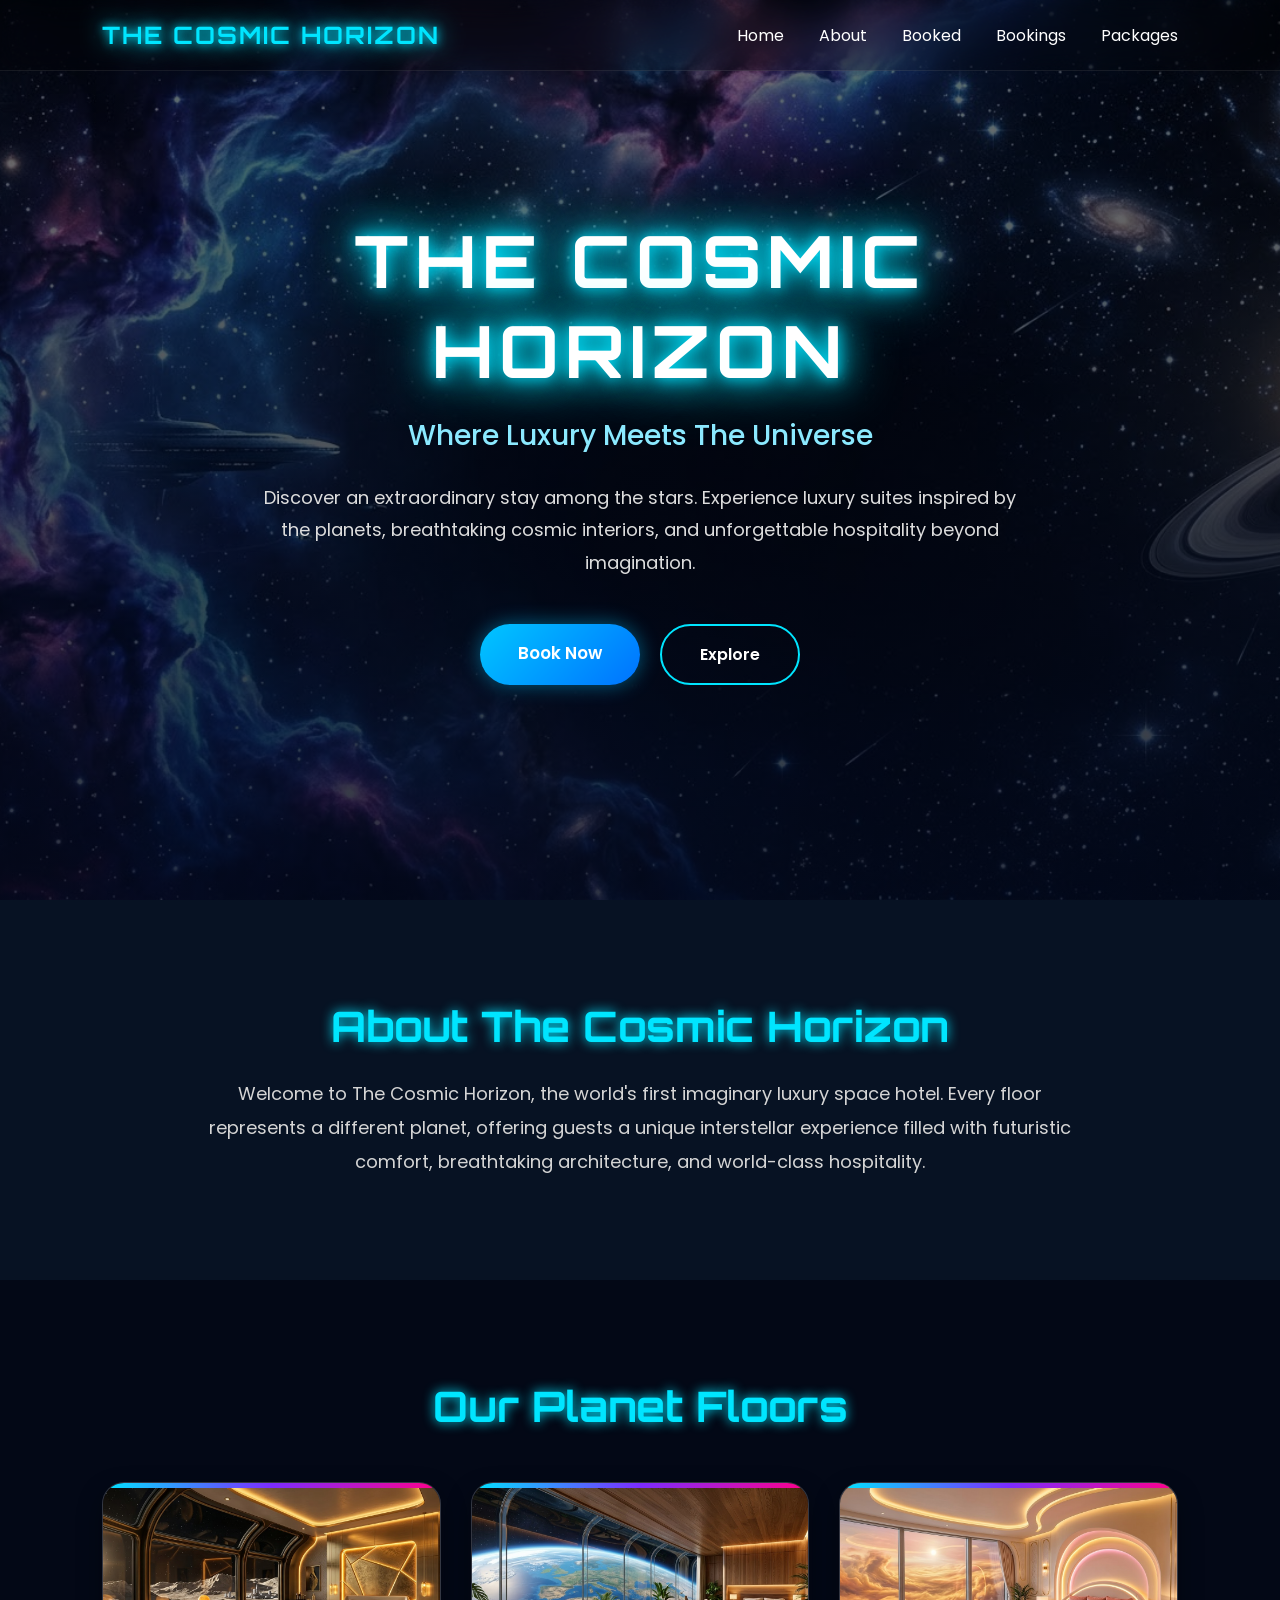
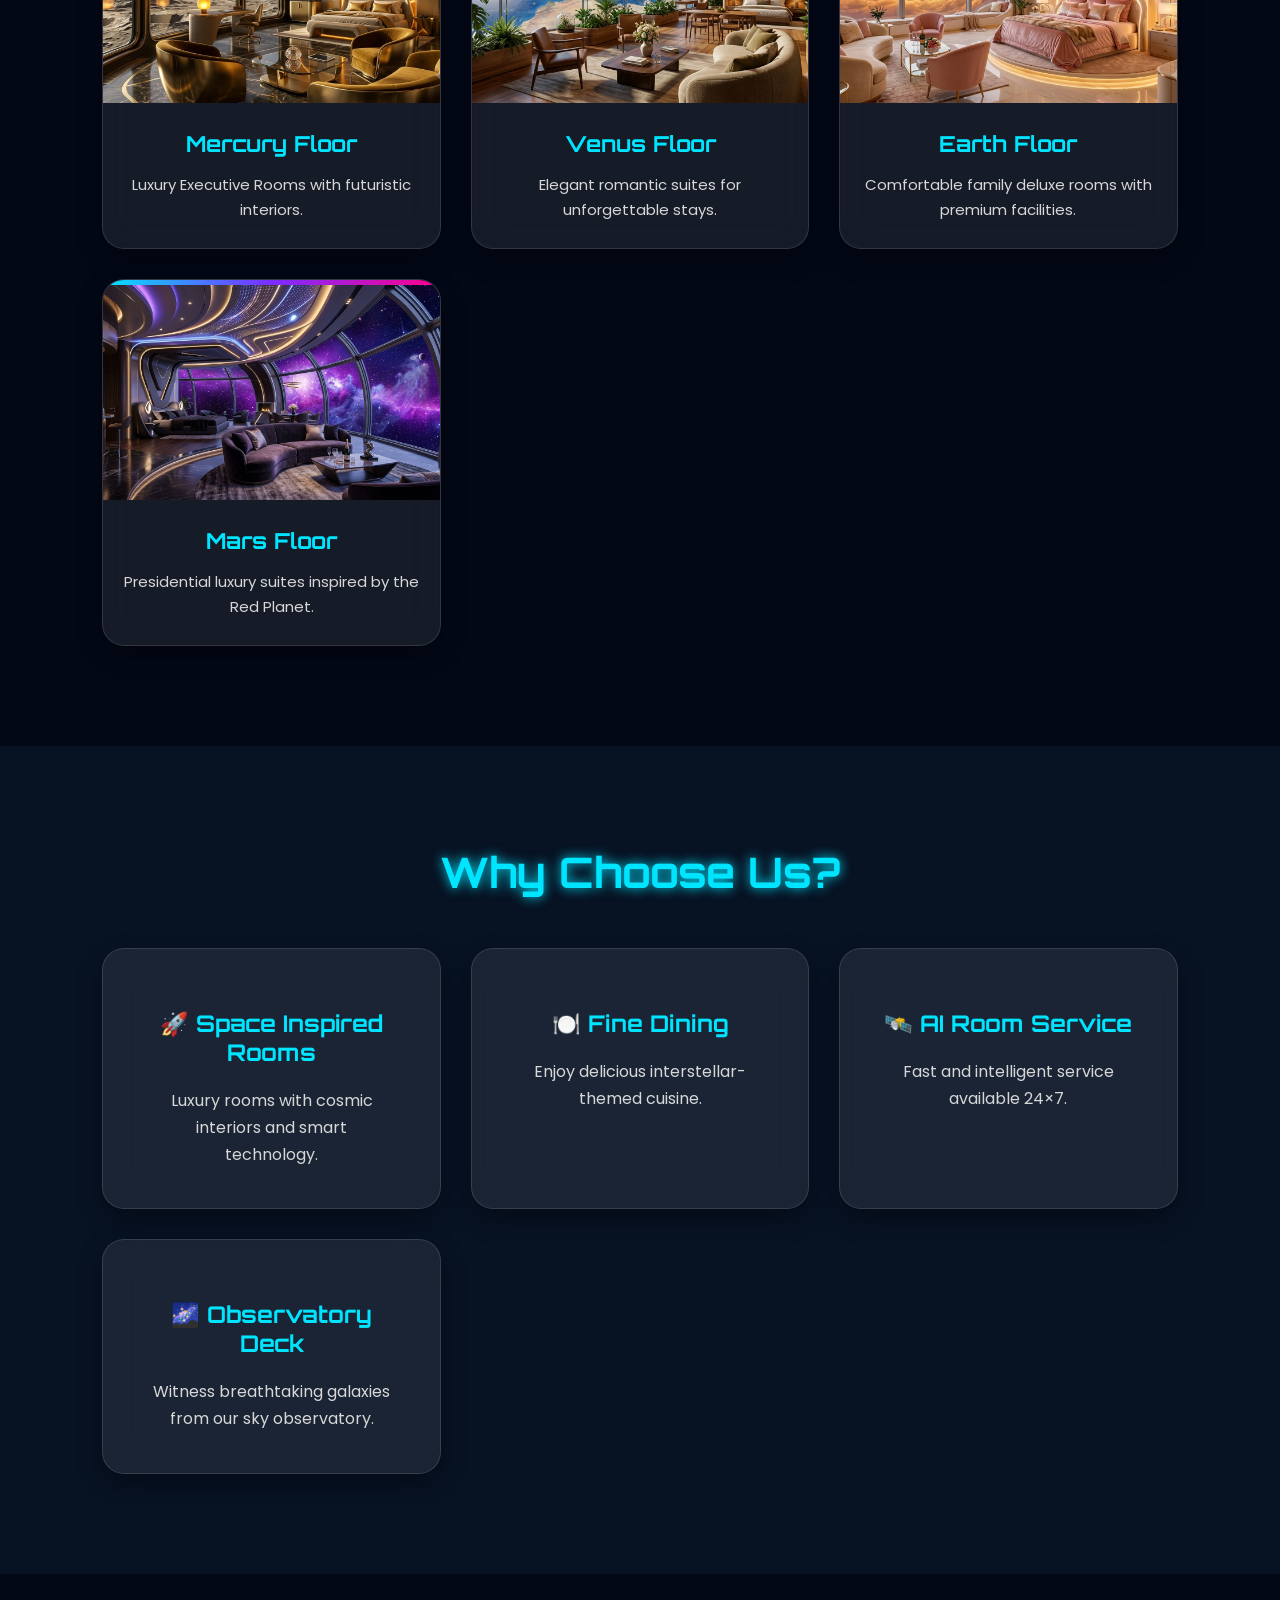
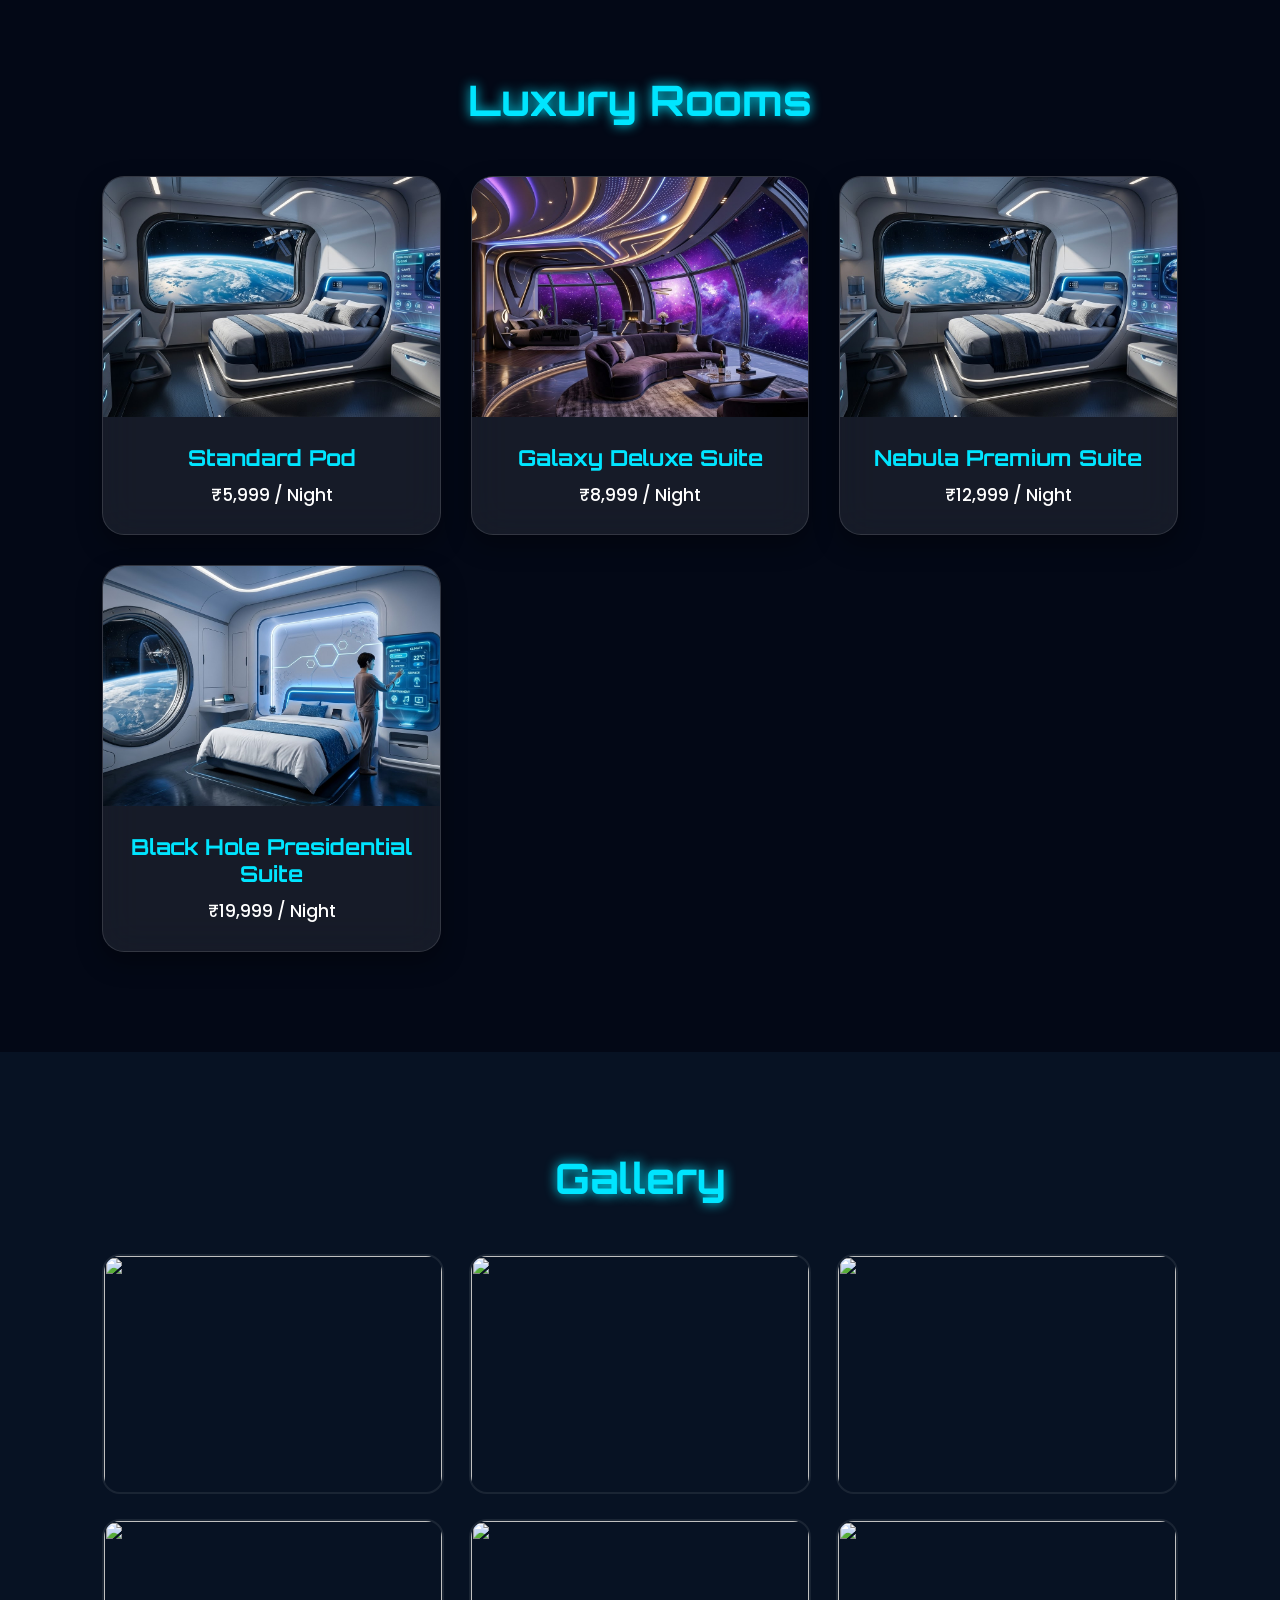
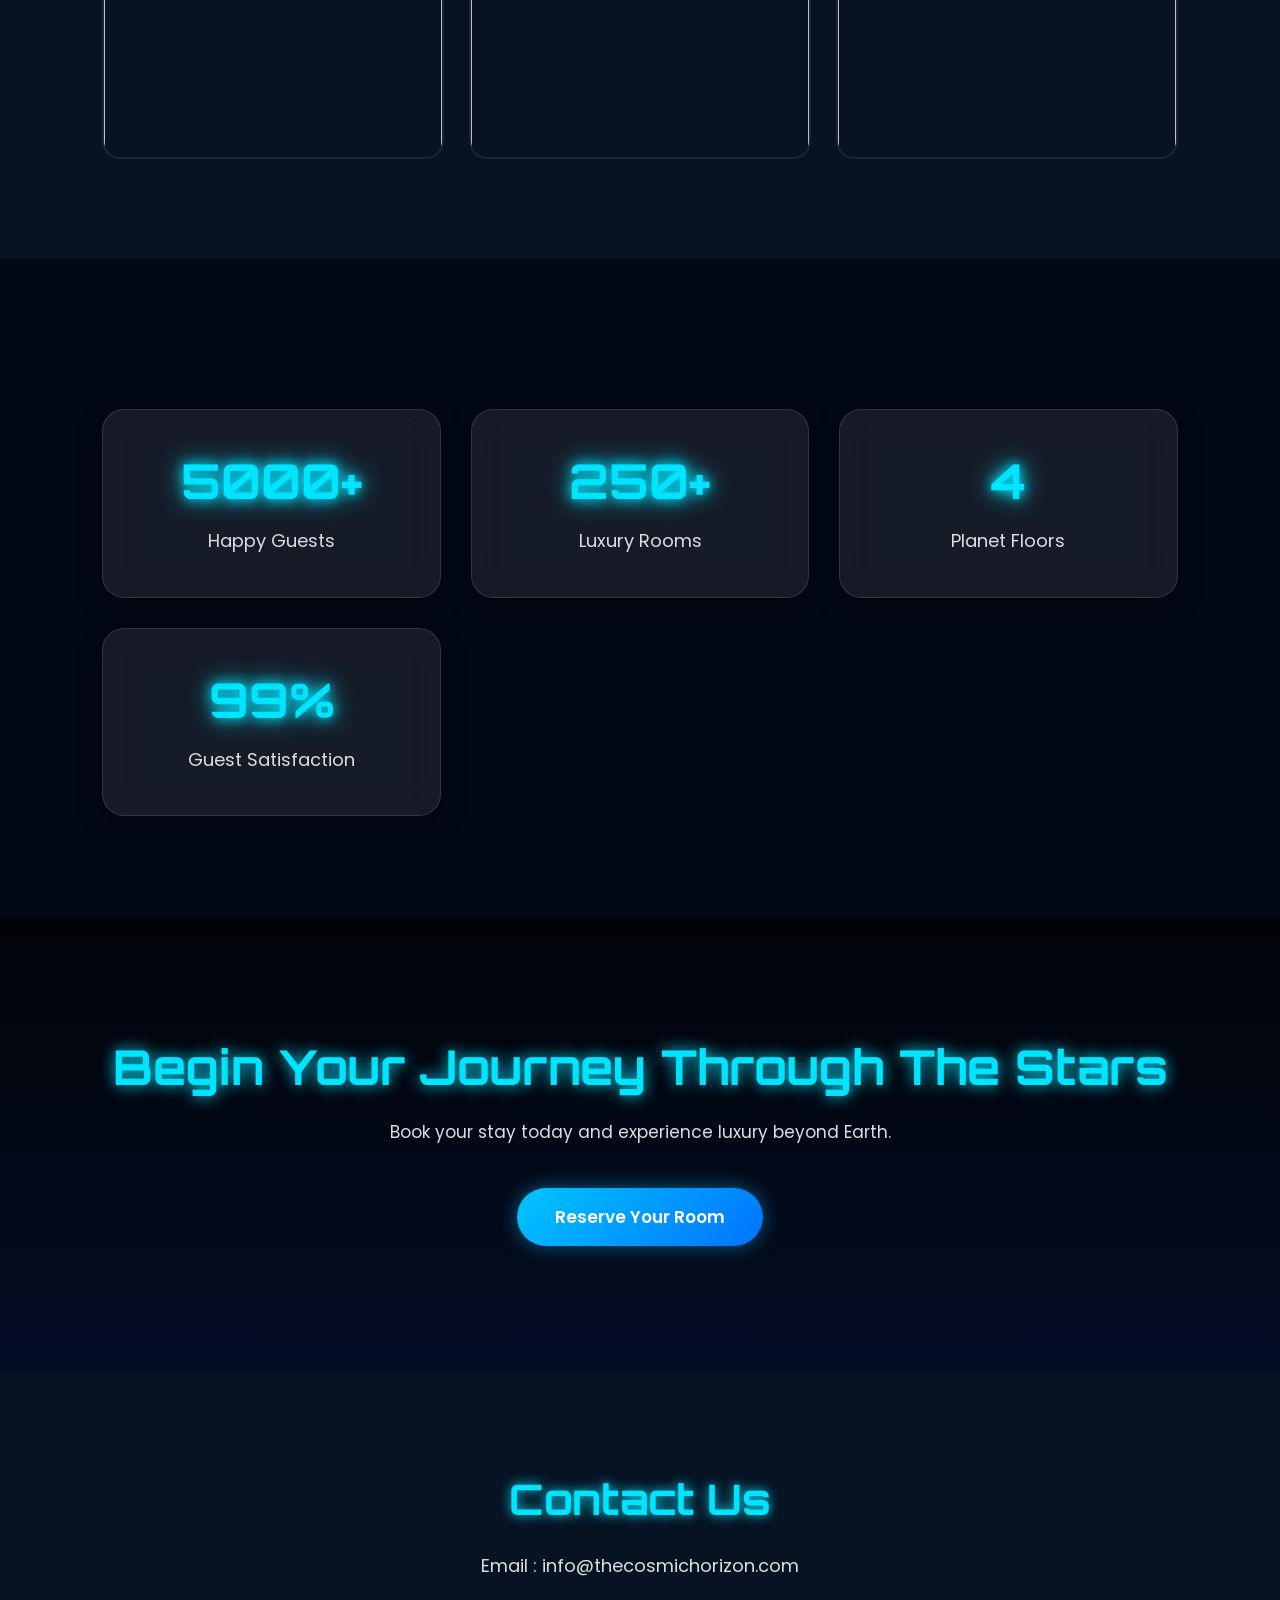
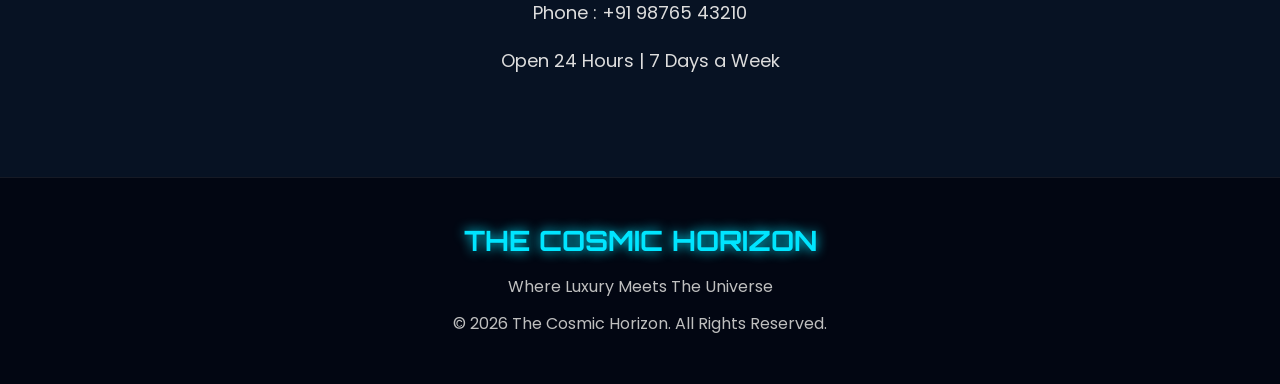
==== commit 192ef16e: "Describe changes" ====
--- a/index.html
+++ b/index.html
@@ -109,7 +109,7 @@
 
             <div class="card">
 
-                <img src="images/mercury.jpg" alt="Mercury">
+                <img src="images/pic1.jpeg" alt="Mercury">
 
                 <h3>Mercury Floor</h3>
 
@@ -120,7 +120,7 @@
 
             <div class="card">
 
-                <img src="images/venus.jpg" alt="Venus">
+                <img src="images/pic2.jpeg" alt="Venus">
 
                 <h3>Venus Floor</h3>
 
@@ -131,7 +131,7 @@
 
             <div class="card">
 
-                <img src="images/earth.jpg" alt="Earth">
+                <img src="images/pic3.jpeg" alt="Earth">
 
                 <h3>Earth Floor</h3>
 
@@ -142,7 +142,7 @@
 
             <div class="card">
 
-                <img src="images/mars.jpg" alt="Mars">
+                <img src="images/pic4.jpeg" alt="Mars">
 
                 <h3>Mars Floor</h3>
 
@@ -210,7 +210,7 @@
 
             <div class="card">
 
-                <img src="images/room1.jpg">
+                <img src="images/pic6.jpeg">
 
                 <h3>Standard Pod</h3>
 
@@ -220,7 +220,7 @@
 
             <div class="card">
 
-                <img src="images/room2.jpg">
+                <img src="images/pic5.jpeg">
 
                 <h3>Galaxy Deluxe Suite</h3>
 
@@ -230,7 +230,7 @@
 
             <div class="card">
 
-                <img src="images/room3.jpg">
+                <img src="images/pic6.jpeg">
 
                 <h3>Nebula Premium Suite</h3>
 
@@ -240,7 +240,7 @@
 
             <div class="card">
 
-                <img src="images/room4.jpg">
+                <img src="images/pic7.jpeg">
 
                 <h3>Black Hole Presidential Suite</h3>
 
--- a/style.css
+++ b/style.css
@@ -1279,476 +1279,3 @@
     }
 
 }
-/* ===================================================
-   PART 4
-   CTA • CONTACT • FOOTER • FINAL RESPONSIVE
-===================================================*/
-
-
-/* ===========================
-   CALL TO ACTION
-=========================== */
-
-.cta{
-
-    background:
-    linear-gradient(
-        rgba(0,0,0,.65),
-        rgba(4,15,40,.82)
-    ),
-    url("images/cta-bg.jpg");
-
-    background-size:cover;
-
-    background-position:center;
-
-    text-align:center;
-
-    padding:120px 8%;
-
-}
-
-.cta h2{
-
-    font-family:'Orbitron',sans-serif;
-
-    font-size:48px;
-
-    color:#00e5ff;
-
-    margin-bottom:20px;
-
-    text-shadow:
-
-    0 0 15px #00e5ff;
-
-}
-
-.cta p{
-
-    max-width:700px;
-
-    margin:auto;
-
-    margin-bottom:40px;
-
-    color:#dddddd;
-
-    line-height:1.8;
-
-}
-
-.cta .btn{
-
-    display:inline-block;
-
-}
-
-
-/* ===========================
-   CONTACT
-=========================== */
-
-#contact{
-
-    background:#071223;
-
-    text-align:center;
-
-}
-
-#contact p{
-
-    margin-top:15px;
-
-    font-size:18px;
-
-    color:#dddddd;
-
-}
-
-#contact p:hover{
-
-    color:#00e5ff;
-
-}
-
-
-/* ===========================
-   FOOTER
-=========================== */
-
-footer{
-
-    background:#020612;
-
-    text-align:center;
-
-    padding:45px 20px;
-
-    border-top:1px solid rgba(255,255,255,.08);
-
-}
-
-footer h3{
-
-    font-family:'Orbitron',sans-serif;
-
-    color:#00e5ff;
-
-    font-size:28px;
-
-    margin-bottom:15px;
-
-    text-shadow:
-
-    0 0 12px #00e5ff;
-
-}
-
-footer p{
-
-    color:#bfbfbf;
-
-    margin-top:8px;
-
-    line-height:1.8;
-
-}
-
-
-/* ===========================
-   CUSTOM SCROLLBAR
-=========================== */
-
-::-webkit-scrollbar{
-
-    width:10px;
-
-}
-
-::-webkit-scrollbar-track{
-
-    background:#06101f;
-
-}
-
-::-webkit-scrollbar-thumb{
-
-    background:#00c6ff;
-
-    border-radius:50px;
-
-}
-
-::-webkit-scrollbar-thumb:hover{
-
-    background:#008cff;
-
-}
-
-
-/* ===========================
-   SMOOTH FADE ANIMATION
-=========================== */
-
-@keyframes fadeIn{
-
-    from{
-
-        opacity:0;
-
-    }
-
-    to{
-
-        opacity:1;
-
-    }
-
-}
-
-section{
-
-    animation:fadeIn 1s ease;
-
-}
-
-
-/* ===========================
-   BUTTON EFFECTS
-=========================== */
-
-.btn,
-.btn-outline{
-
-    position:relative;
-
-    overflow:hidden;
-
-}
-
-.btn::before,
-.btn-outline::before{
-
-    content:"";
-
-    position:absolute;
-
-    top:0;
-
-    left:-100%;
-
-    width:100%;
-
-    height:100%;
-
-    background:rgba(255,255,255,.15);
-
-    transition:.5s;
-
-}
-
-.btn:hover::before,
-.btn-outline:hover::before{
-
-    left:100%;
-
-}
-
-
-/* ===========================
-   RESPONSIVE DESIGN
-=========================== */
-
-@media(max-width:992px){
-
-    section{
-
-        padding:80px 6%;
-
-    }
-
-    .cta h2{
-
-        font-size:38px;
-
-    }
-
-}
-
-@media(max-width:768px){
-
-    section h2{
-
-        font-size:32px;
-
-    }
-
-    .cta{
-
-        padding:90px 30px;
-
-    }
-
-    .cta h2{
-
-        font-size:28px;
-
-    }
-
-    .cta p{
-
-        font-size:16px;
-
-    }
-
-    footer h3{
-
-        font-size:22px;
-
-    }
-
-    footer p{
-
-        font-size:15px;
-
-    }
-
-}
-
-@media(max-width:480px){
-
-    .logo{
-
-        font-size:18px;
-
-    }
-
-    nav ul{
-
-        gap:12px;
-
-    }
-
-    nav ul li a{
-
-        font-size:14px;
-
-    }
-
-    .hero-content h1{
-
-        font-size:34px;
-
-    }
-
-    .hero-content h3{
-
-        font-size:18px;
-
-    }
-
-    .hero-content p{
-
-        font-size:15px;
-
-    }
-
-    .btn,
-    .btn-outline{
-
-        width:100%;
-
-        text-align:center;
-
-    }
-
-}
-*{
-    margin:0;
-    padding:0;
-    box-sizing:border-box;
-    font-family:Arial, Helvetica, sans-serif;
-}
-
-body{
-    background:#050816;
-    color:white;
-    line-height:1.6;
-}
-
-.hero{
-    height:60vh;
-    background:
-        linear-gradient(rgba(0,0,0,.55),rgba(0,0,0,.55)),
-        url("space.jpg") center/cover;
-    display:flex;
-    flex-direction:column;
-    justify-content:center;
-    align-items:center;
-    text-align:center;
-}
-
-.hero h1{
-    font-size:4rem;
-    color:#7de3ff;
-}
-
-.hero p{
-    margin-top:15px;
-    font-size:1.4rem;
-    color:#ddd;
-}
-
-.about{
-    width:80%;
-    margin:70px auto;
-    text-align:center;
-}
-
-.about h2{
-    color:#7de3ff;
-    margin-bottom:20px;
-    font-size:2.5rem;
-}
-
-.mission{
-    display:flex;
-    justify-content:center;
-    gap:30px;
-    flex-wrap:wrap;
-    padding:40px;
-}
-
-.card{
-    background:#111a33;
-    width:350px;
-    padding:30px;
-    border-radius:15px;
-    border:1px solid #7de3ff;
-    transition:.4s;
-}
-
-.card:hover{
-    transform:translateY(-10px);
-    box-shadow:0 0 20px #44d8ff;
-}
-
-.features{
-    text-align:center;
-    padding:60px 30px;
-}
-
-.features h2{
-    font-size:2.5rem;
-    color:#7de3ff;
-    margin-bottom:40px;
-}
-
-.feature-grid{
-    display:grid;
-    grid-template-columns:repeat(auto-fit,minmax(250px,1fr));
-    gap:25px;
-}
-
-.feature{
-    background:#10192d;
-    padding:30px;
-    border-radius:15px;
-    transition:.3s;
-}
-
-.feature:hover{
-    background:#1b2d54;
-    transform:scale(1.05);
-}
-
-.team{
-    text-align:center;
-    padding:60px;
-}
-
-.crew{
-    display:flex;
-    justify-content:center;
-    flex-wrap:wrap;
-    gap:25px;
-    margin-top:40px;
-}
-
-.member{
-    width:250px;
-    background:#10192d;
-    padding:25px;
-    border-radius:15px;
-}
-
-footer{
-    margin-top:60px;
-    background:#000;
-    text-align:center;
-    padding:30px;
-    color:#7de3ff;
-    font-style:italic;
-}
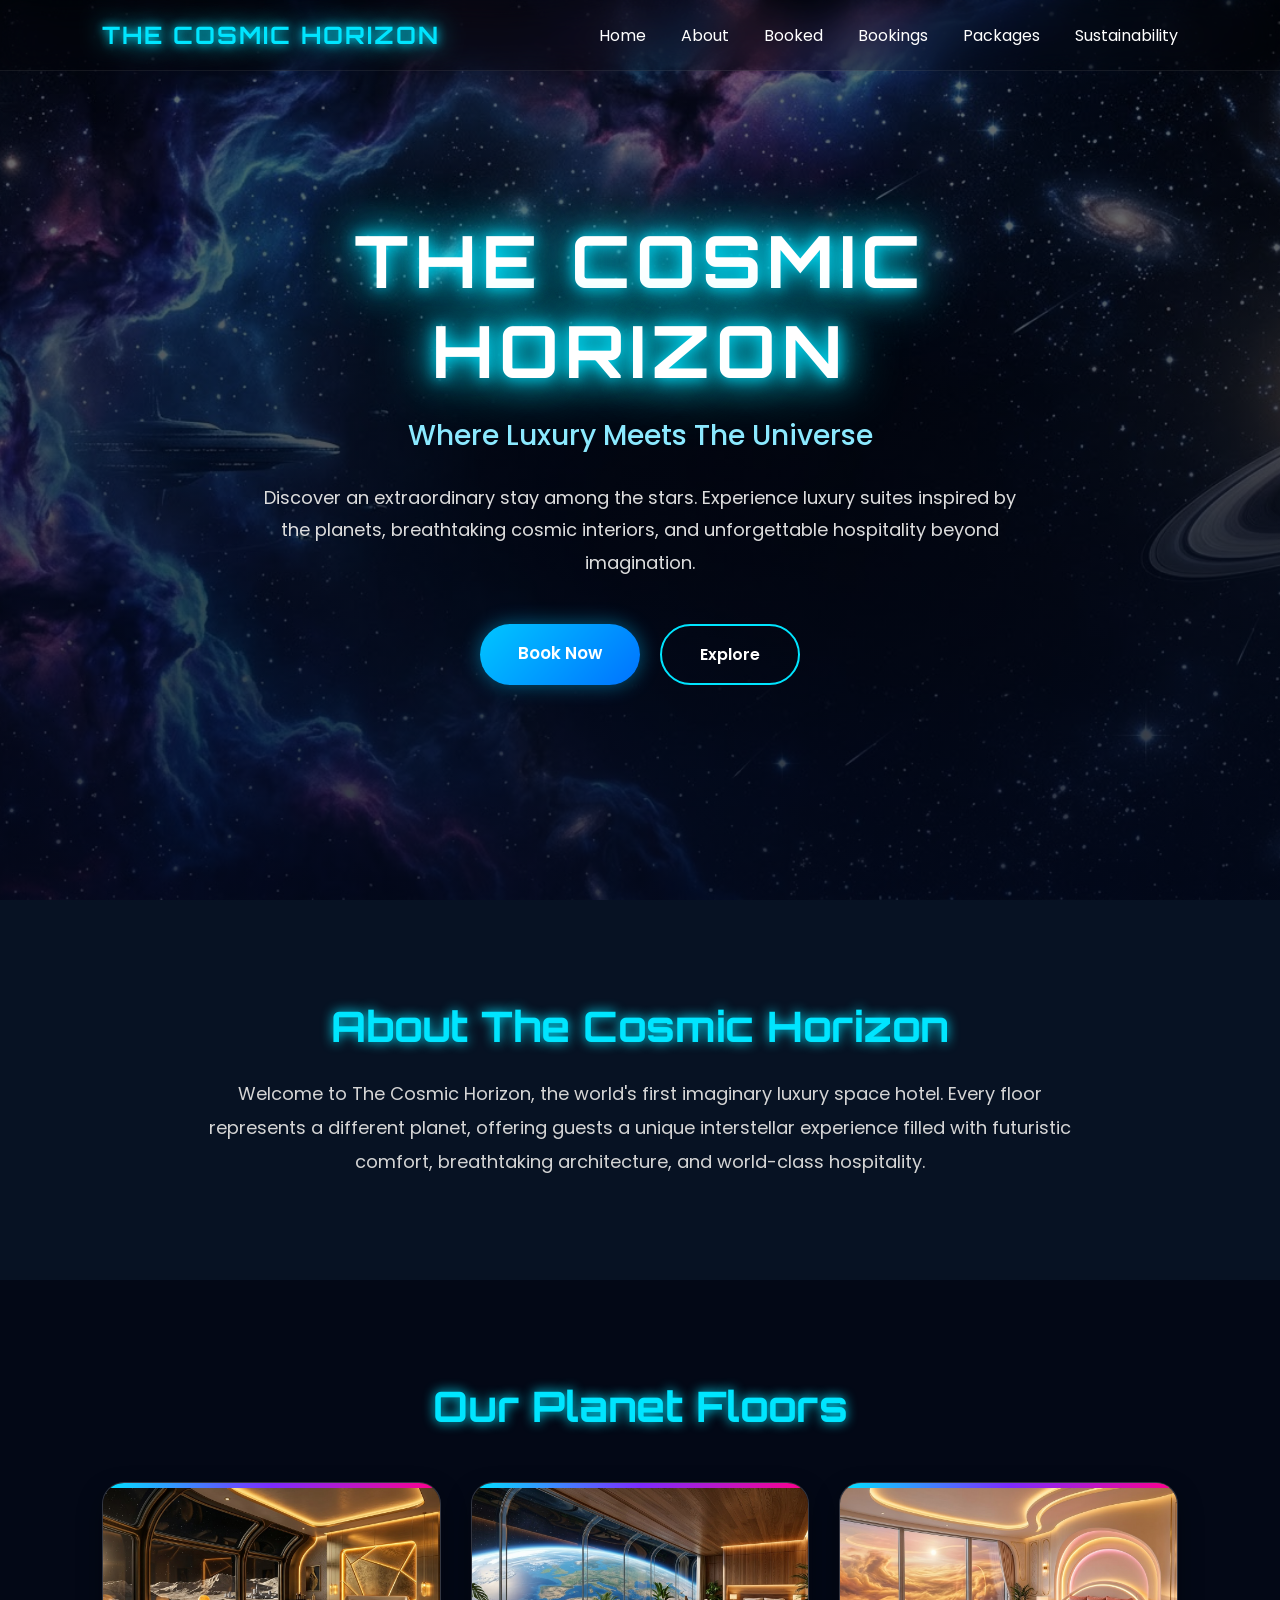
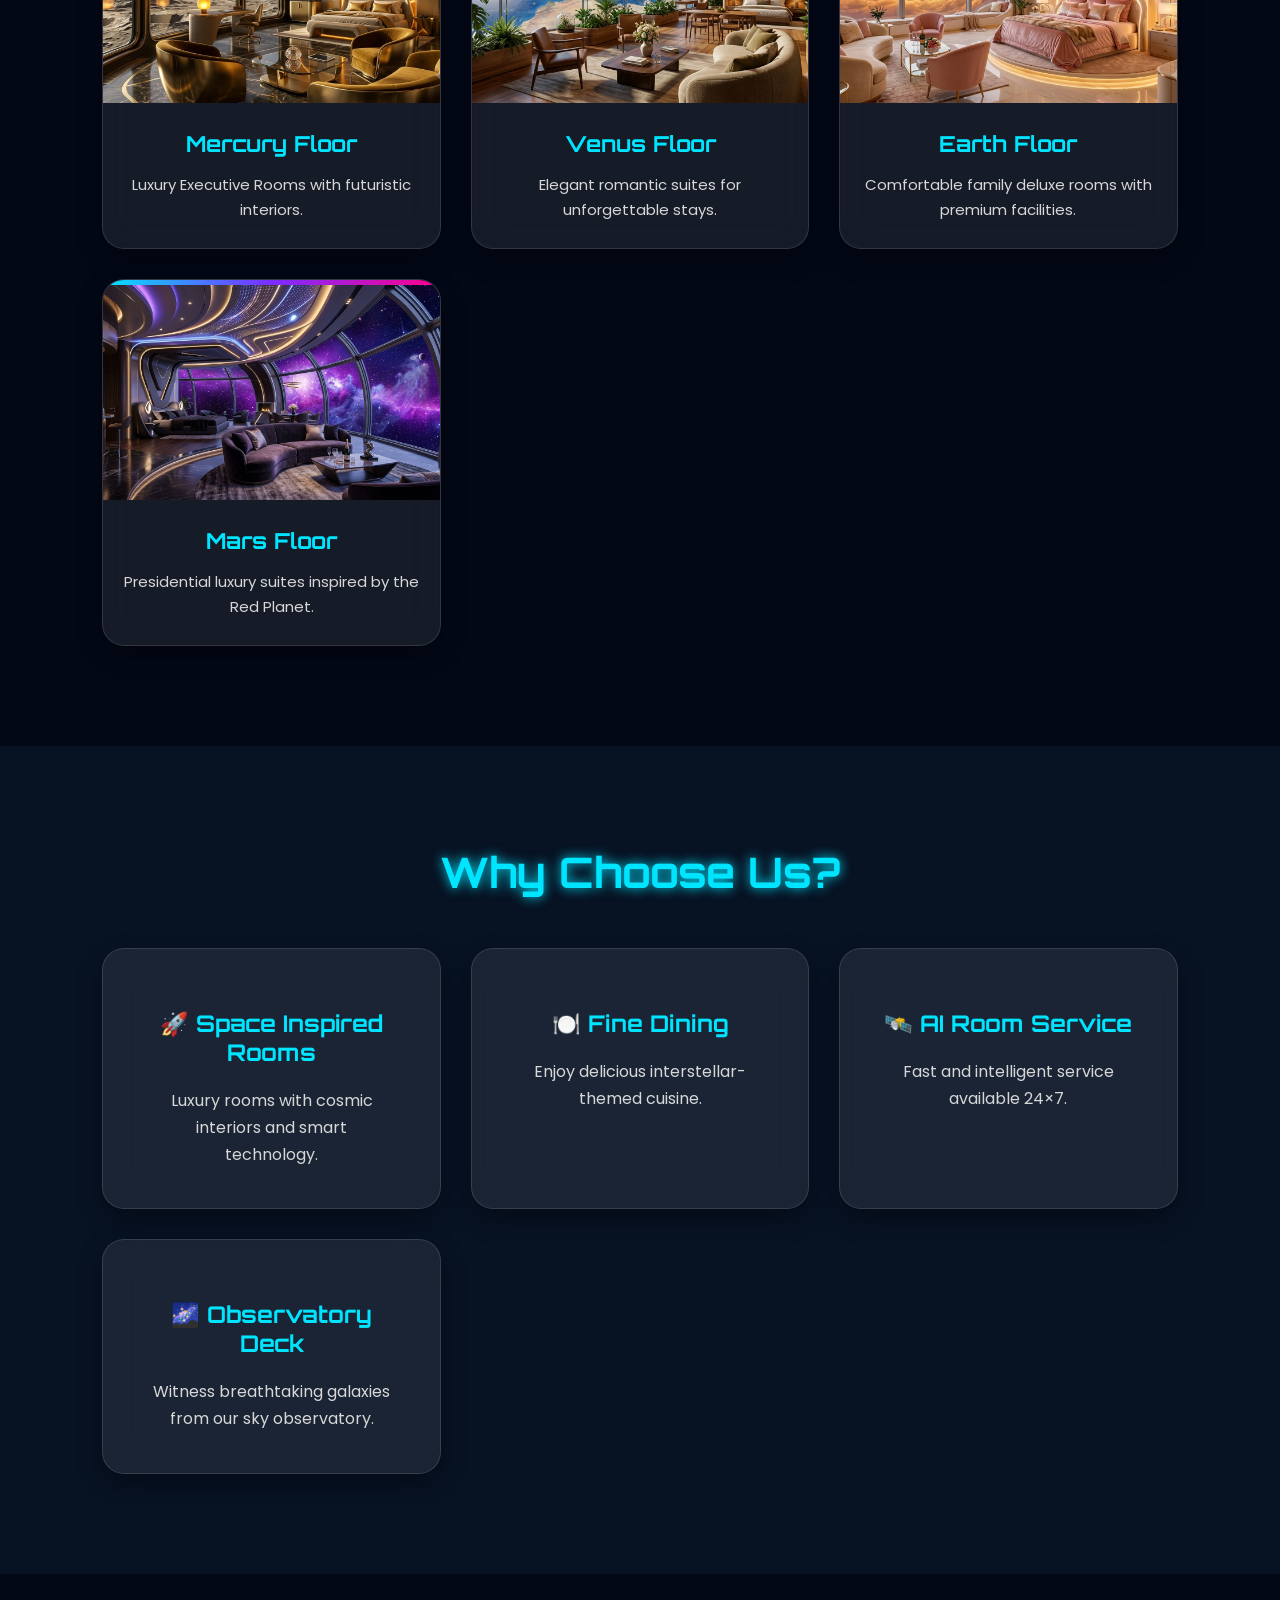
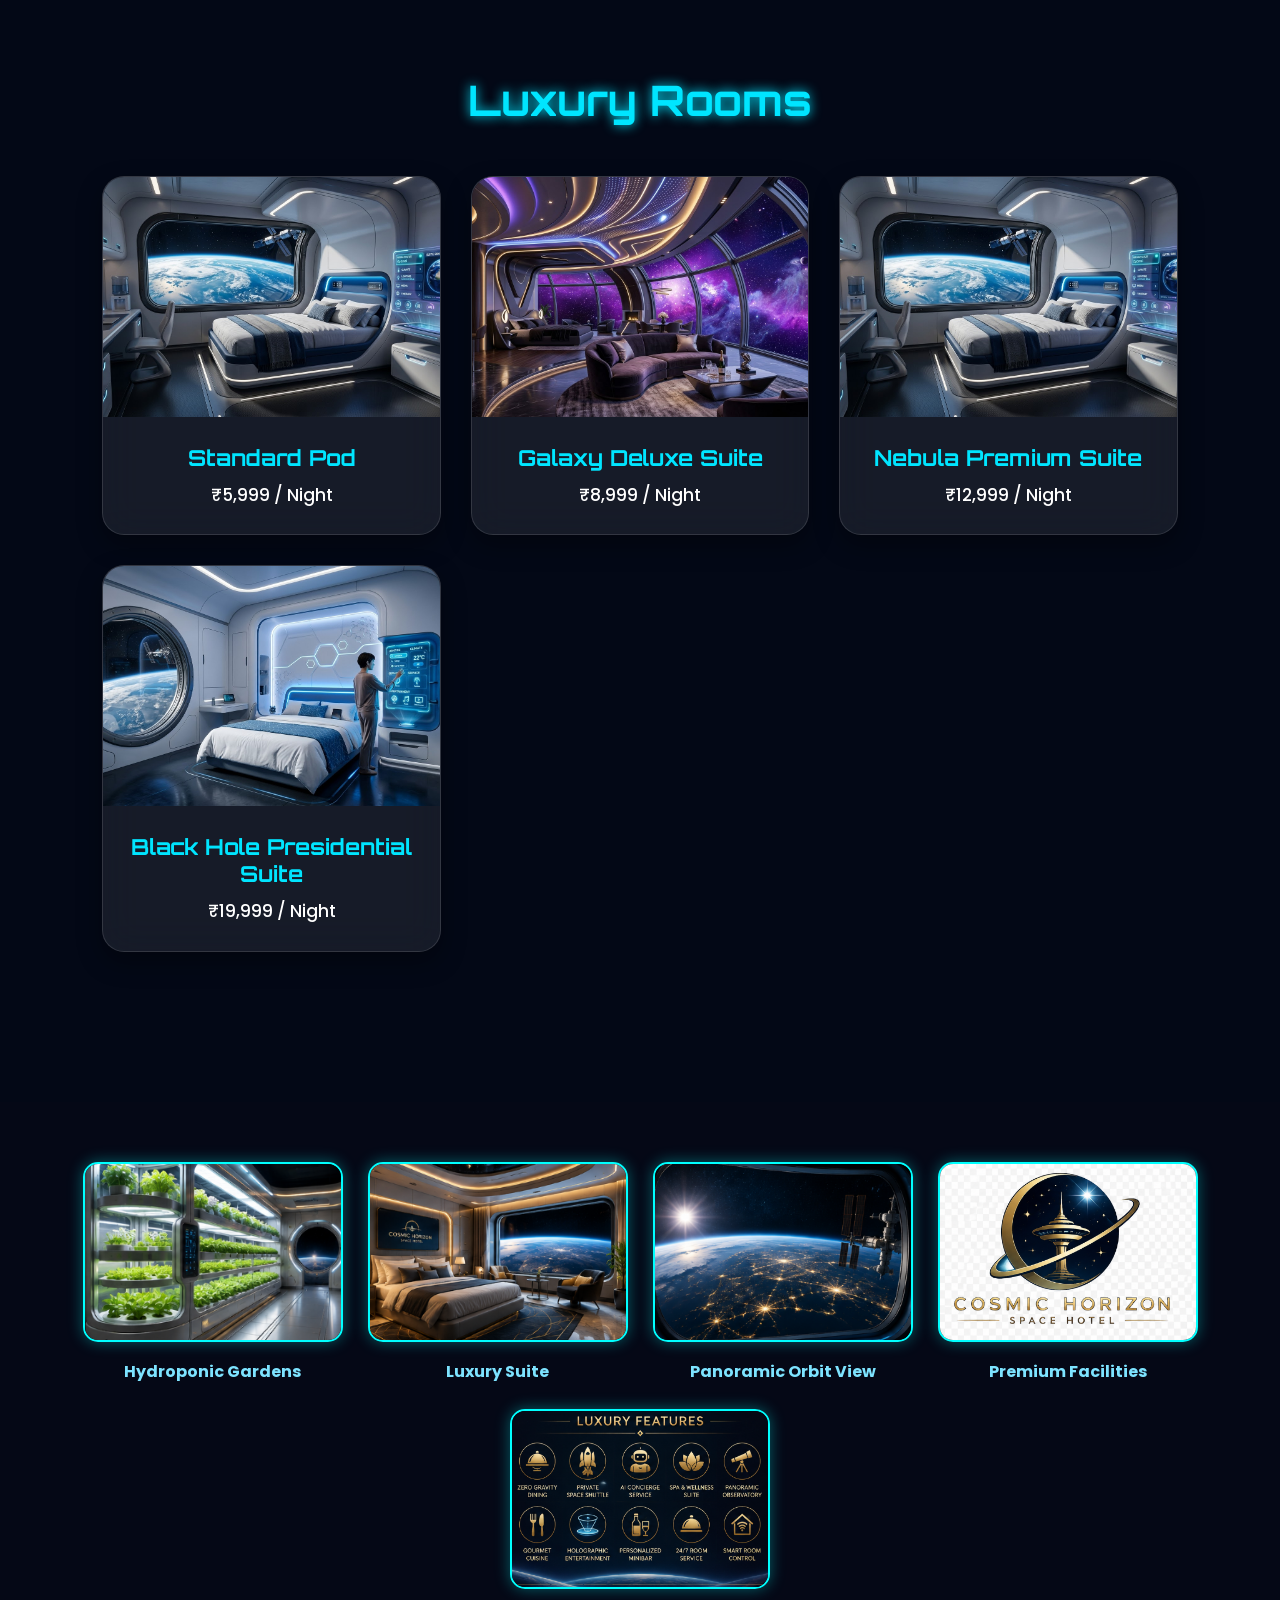
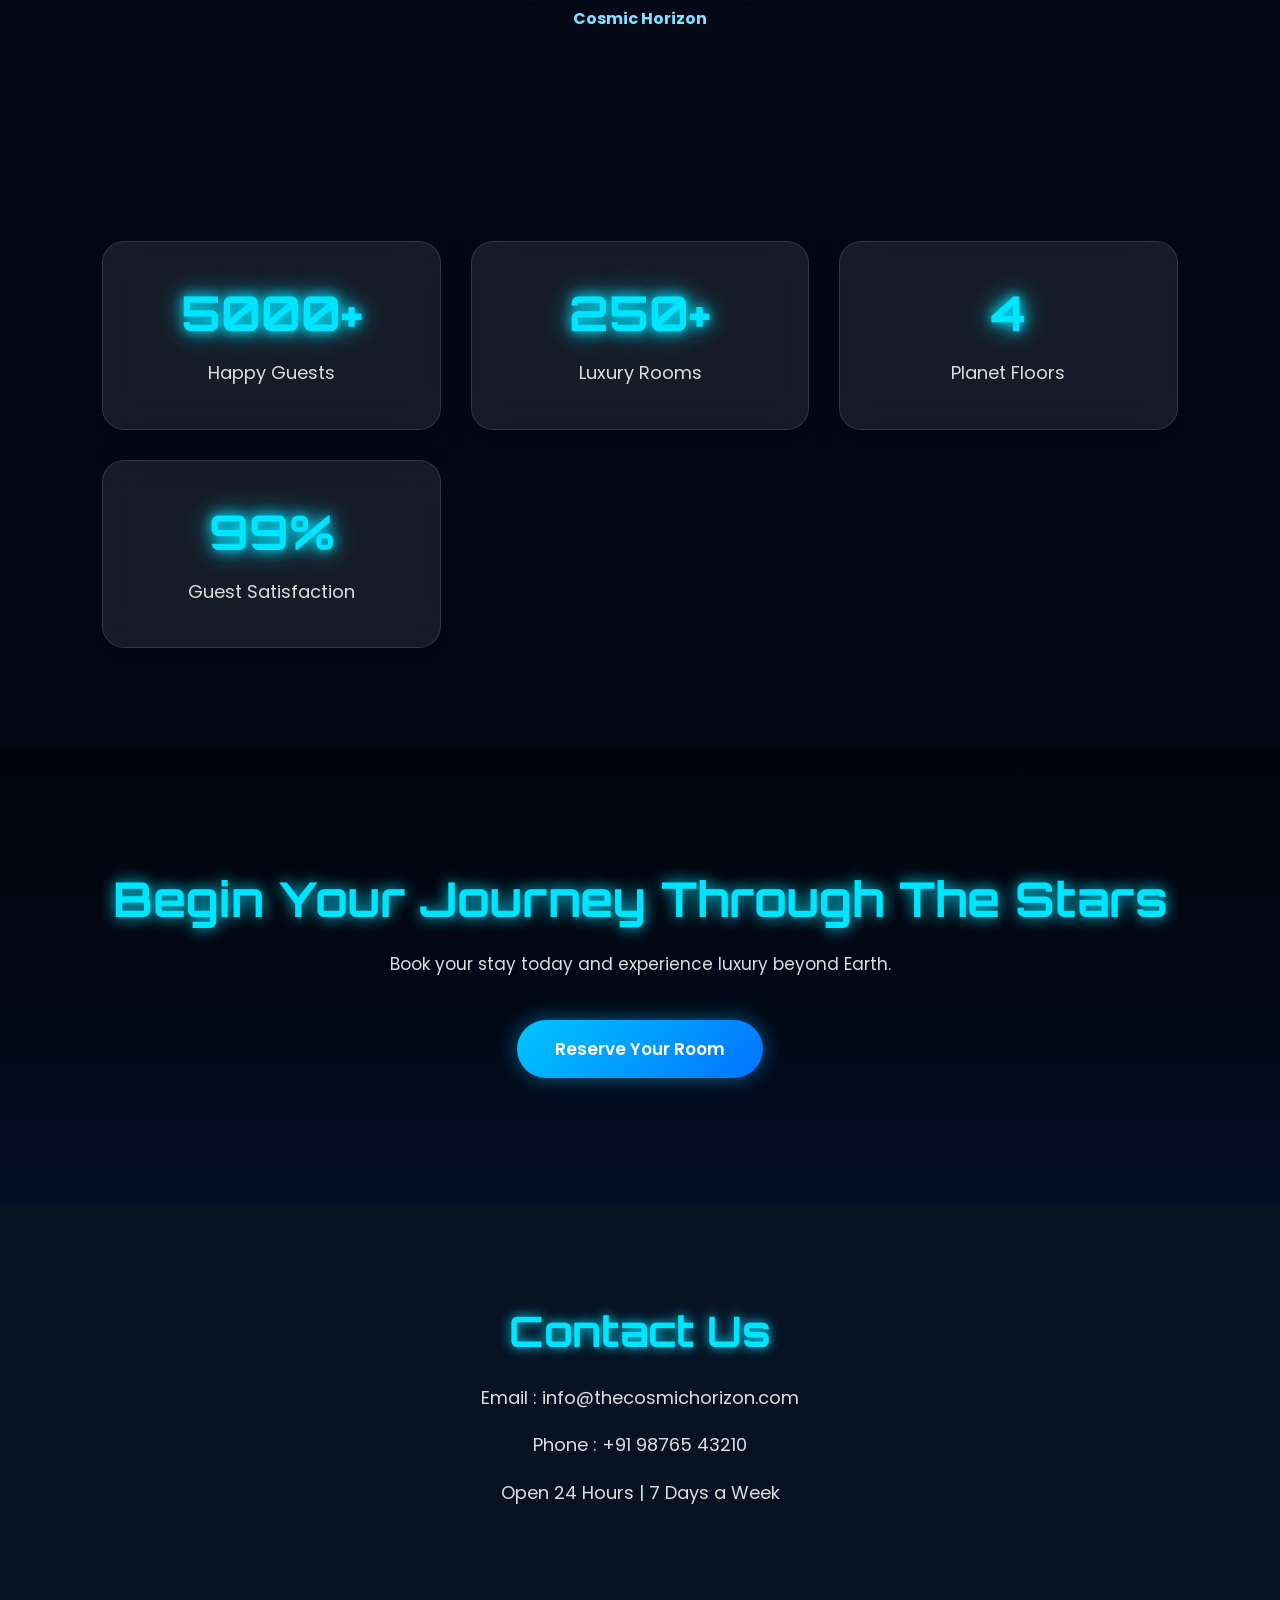
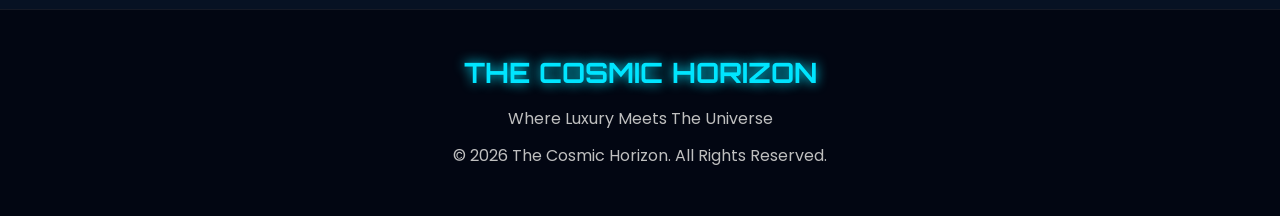
==== commit 094f4888: "Describe changes" ====
--- a/index.html
+++ b/index.html
@@ -9,6 +9,7 @@
     <title>The Cosmic Horizon | Luxury Space Hotel</title>
 
     <link rel="stylesheet" href="style.css">
+    <link rel="stylesheet" href="gallery.css">
 
     <link href="https://fonts.googleapis.com/css2?family=Orbitron:wght@500;700&family=Poppins:wght@300;400;500;600&display=swap" rel="stylesheet">
 
@@ -35,6 +36,8 @@
             <li><a href="booking_page.html">Bookings</a></li>
 
             <li><a href="packages.html">Packages</a></li>
+
+            <li><a href="sustainability.html">Sustainability</a></li>
 
 
         </ul>
@@ -255,28 +258,34 @@
 
     <!-- ================= GALLERY ================= -->
 
-    <section id="gallery">
-
-        <h2>Gallery</h2>
-
-        <div class="gallery">
-
-            <img src="images/gallery1.jpg">
-
-            <img src="images/gallery2.jpg">
-
-            <img src="images/gallery3.jpg">
-
-            <img src="images/gallery4.jpg">
-
-            <img src="images/gallery5.jpg">
-
-            <img src="images/gallery6.jpg">
-
-        </div>
-
-    </section>
-
+    <section class="gallery">
+
+    <figure>
+        <img src="images/gallery1.png" alt="Hydroponic System">
+        <figcaption>Hydroponic Gardens</figcaption>
+    </figure>
+
+    <figure>
+        <img src="images/gallery2.png" alt="Luxury Hotel Room">
+        <figcaption>Luxury Suite</figcaption>
+    </figure>
+
+    <figure>
+        <img src="images/gallery3.png" alt="Orbit View">
+        <figcaption>Panoramic Orbit View</figcaption>
+    </figure>
+
+    <figure>
+        <img src="images/gallery4.png" alt="Luxury Features">
+        <figcaption>Premium Facilities</figcaption>
+    </figure>
+
+    <figure>
+        <img src="images/gallery5.png" alt="Cosmic Horizon Logo">
+        <figcaption>Cosmic Horizon</figcaption>
+    </figure>
+
+</section>
 
     <!-- ================= STATS ================= -->
 
--- a/gallery.css
+++ b/gallery.css
@@ -0,0 +1,51 @@
+/* Gallery Section */
+.gallery{
+    display: flex;
+    justify-content: center;
+    align-items: center;
+    flex-wrap: wrap;
+    gap: 25px;
+    padding: 60px 20px;
+    background: #050816;
+}
+
+/* Individual Images */
+.gallery img{
+    width: 260px;
+    height: 180px;
+    object-fit: cover;
+    border-radius: 15px;
+    border: 2px solid cyan;
+    box-shadow: 0 0 15px rgba(0,255,255,0.35);
+    transition: all 0.3s ease;
+    cursor: pointer;
+}
+
+/* Hover Effect */
+.gallery img:hover{
+    transform: scale(1.08);
+    box-shadow: 0 0 25px cyan;
+}
+
+/* Mobile Responsive */
+@media (max-width:768px){
+
+    .gallery img{
+        width:90%;
+        max-width:350px;
+        height:auto;
+    }
+
+}
+.gallery figure{
+    text-align:center;
+    color:white;
+    margin:0;
+}
+
+.gallery figcaption{
+    margin-top:10px;
+    font-size:1rem;
+    font-weight:bold;
+    color:#7de3ff;
+}
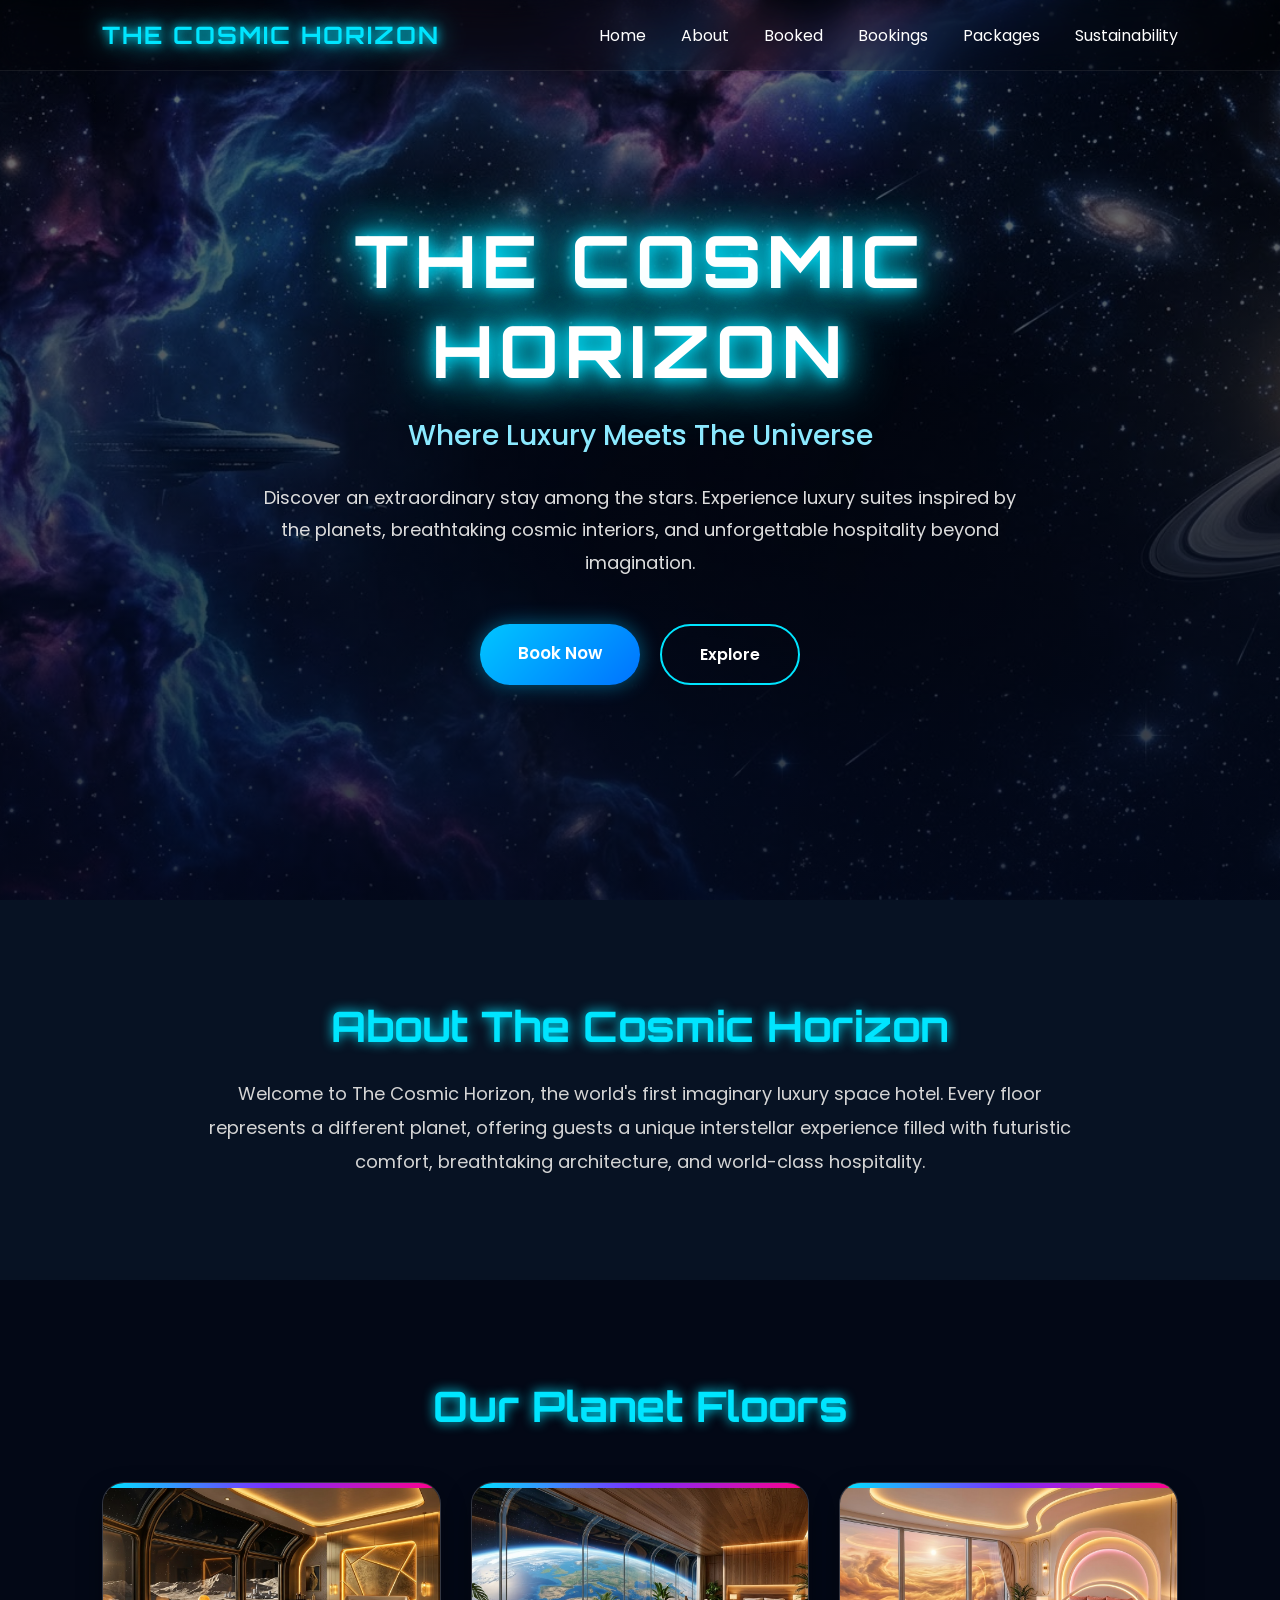
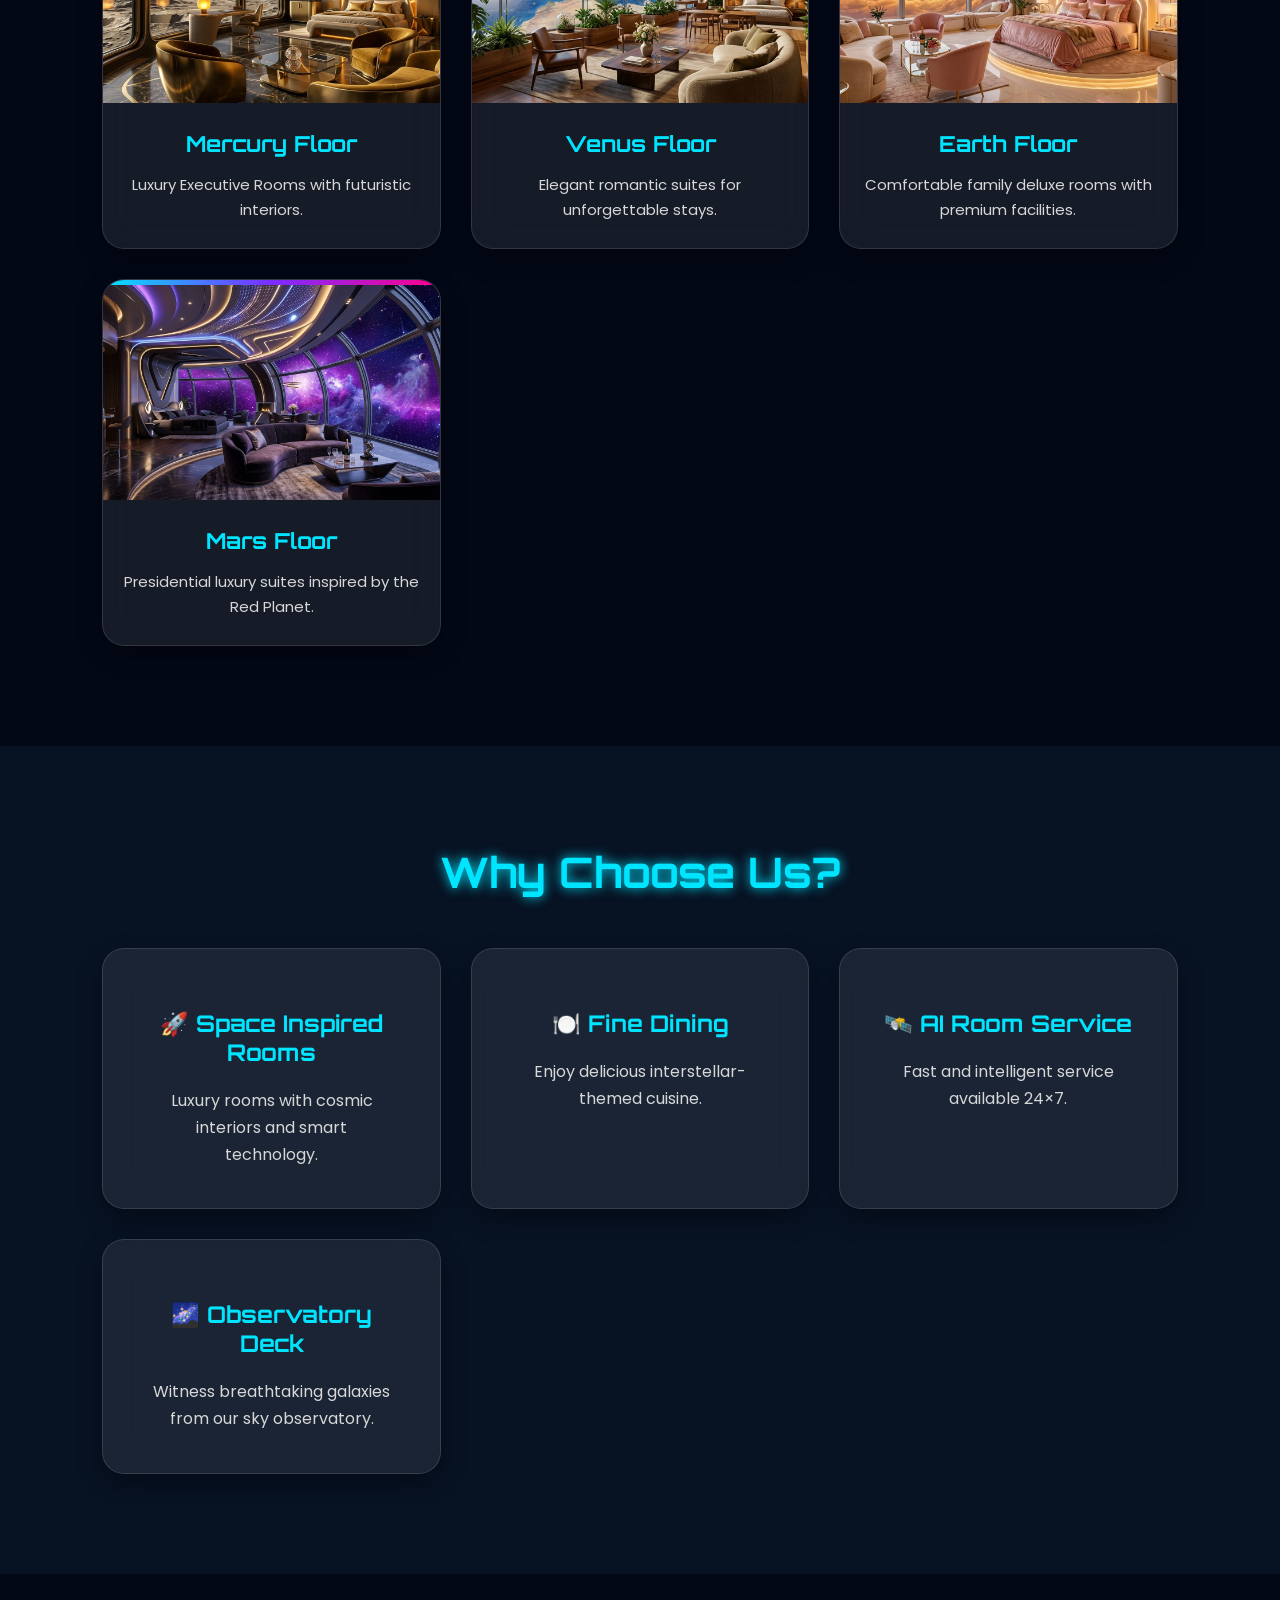
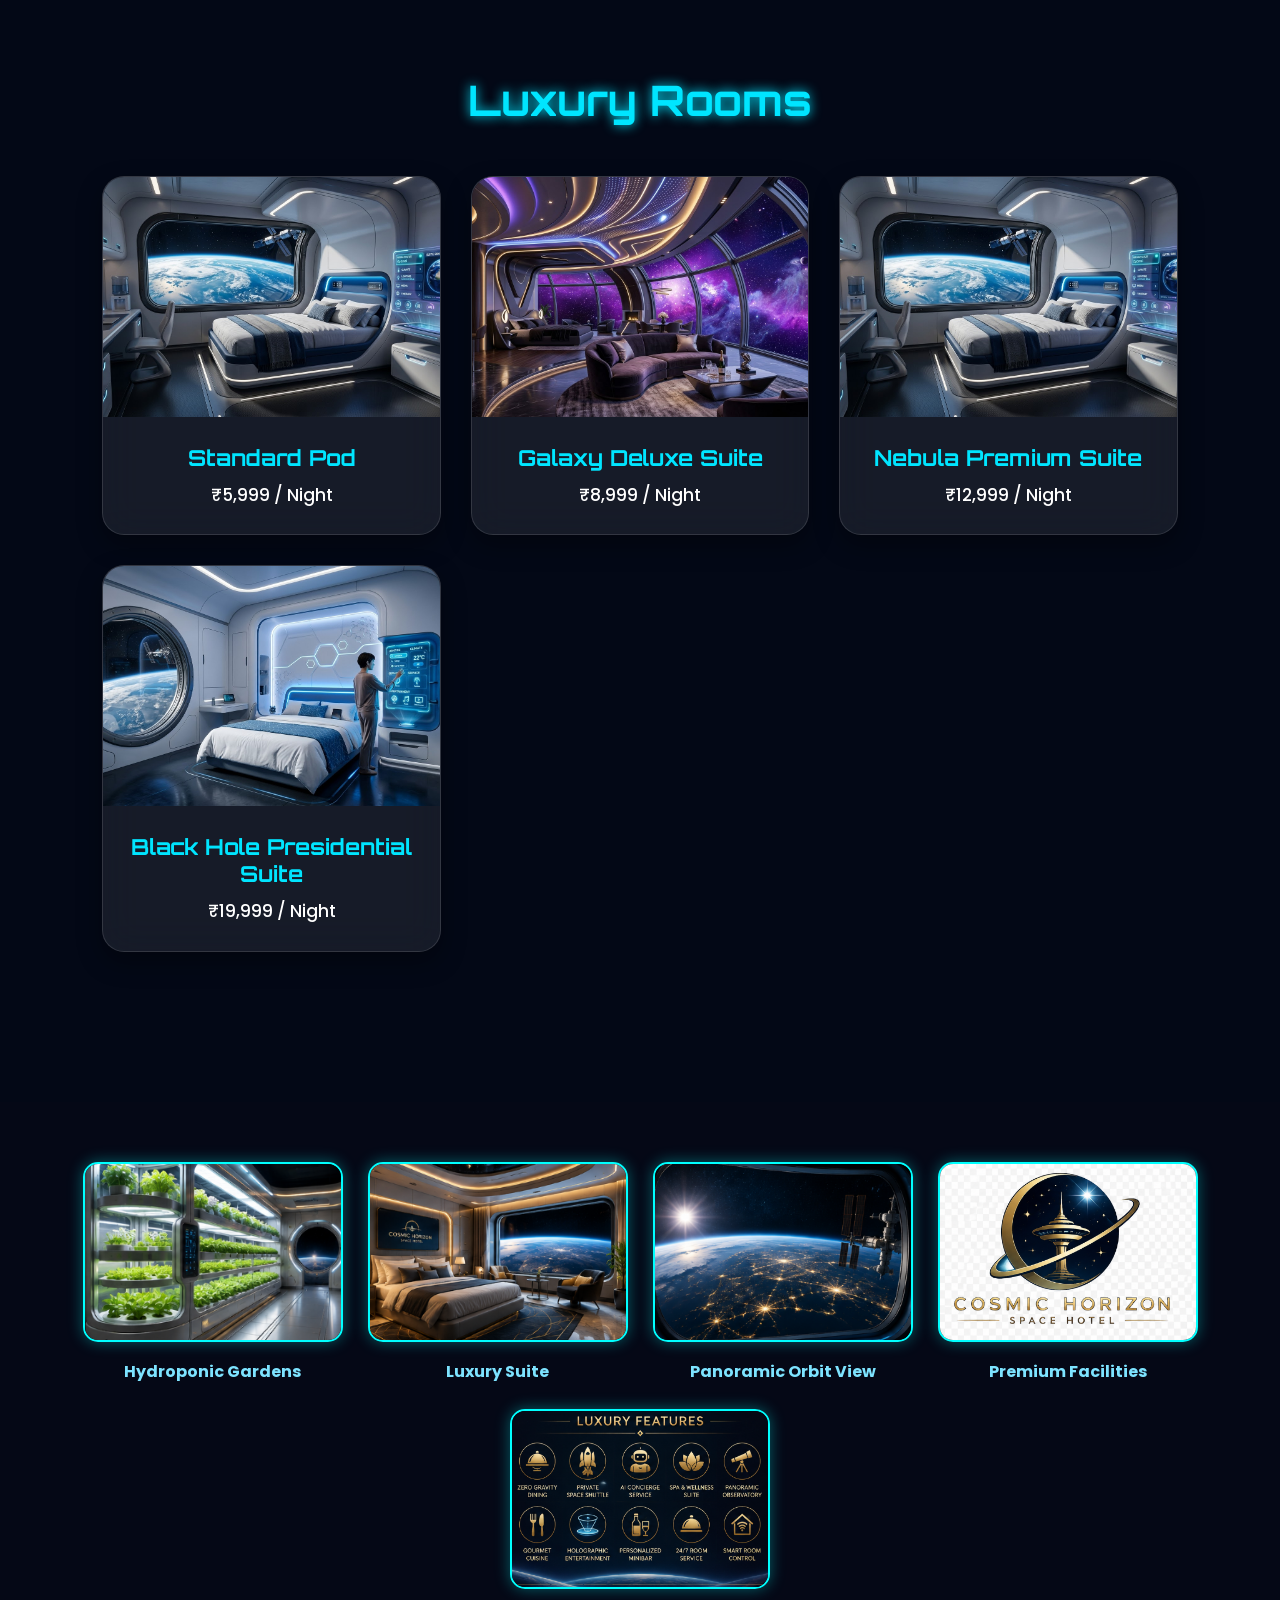
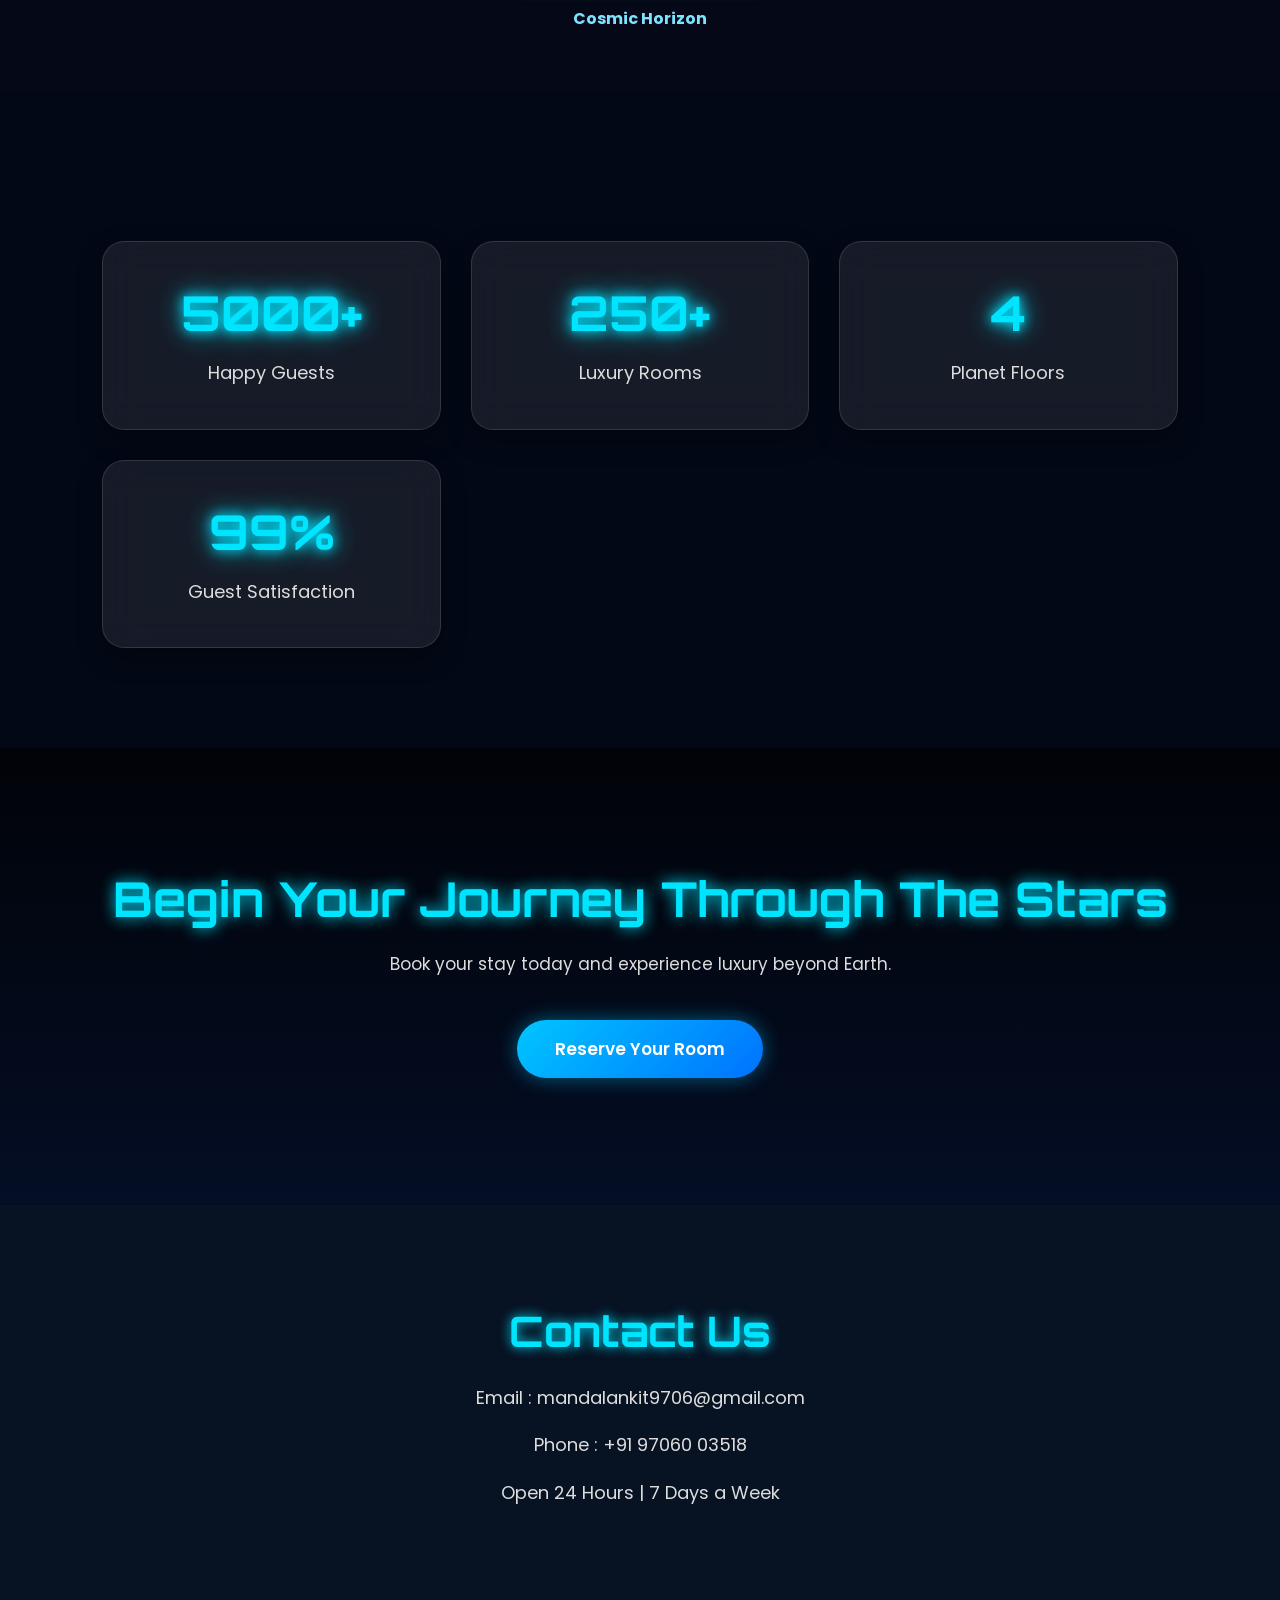
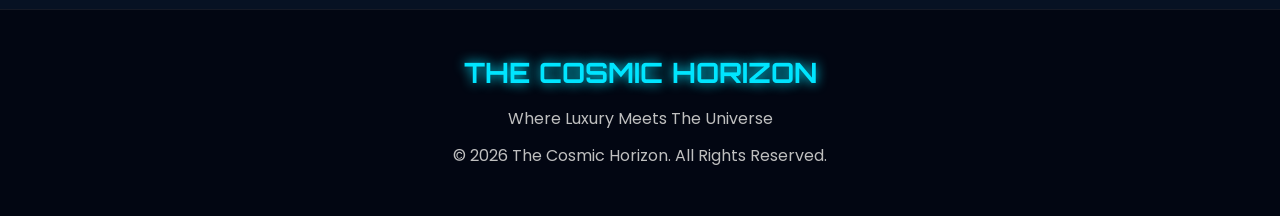
==== commit 08f6e7bb: "Describe changes" ====
--- a/index.html
+++ b/index.html
@@ -358,9 +358,9 @@
 
         <h2>Contact Us</h2>
 
-        <p>Email : info@thecosmichorizon.com</p>
-
-        <p>Phone : +91 98765 43210</p>
+        <p>Email : mandalankit9706@gmail.com</p>
+
+        <p>Phone : +91 97060 03518</p>
 
         <p>Open 24 Hours | 7 Days a Week</p>
 
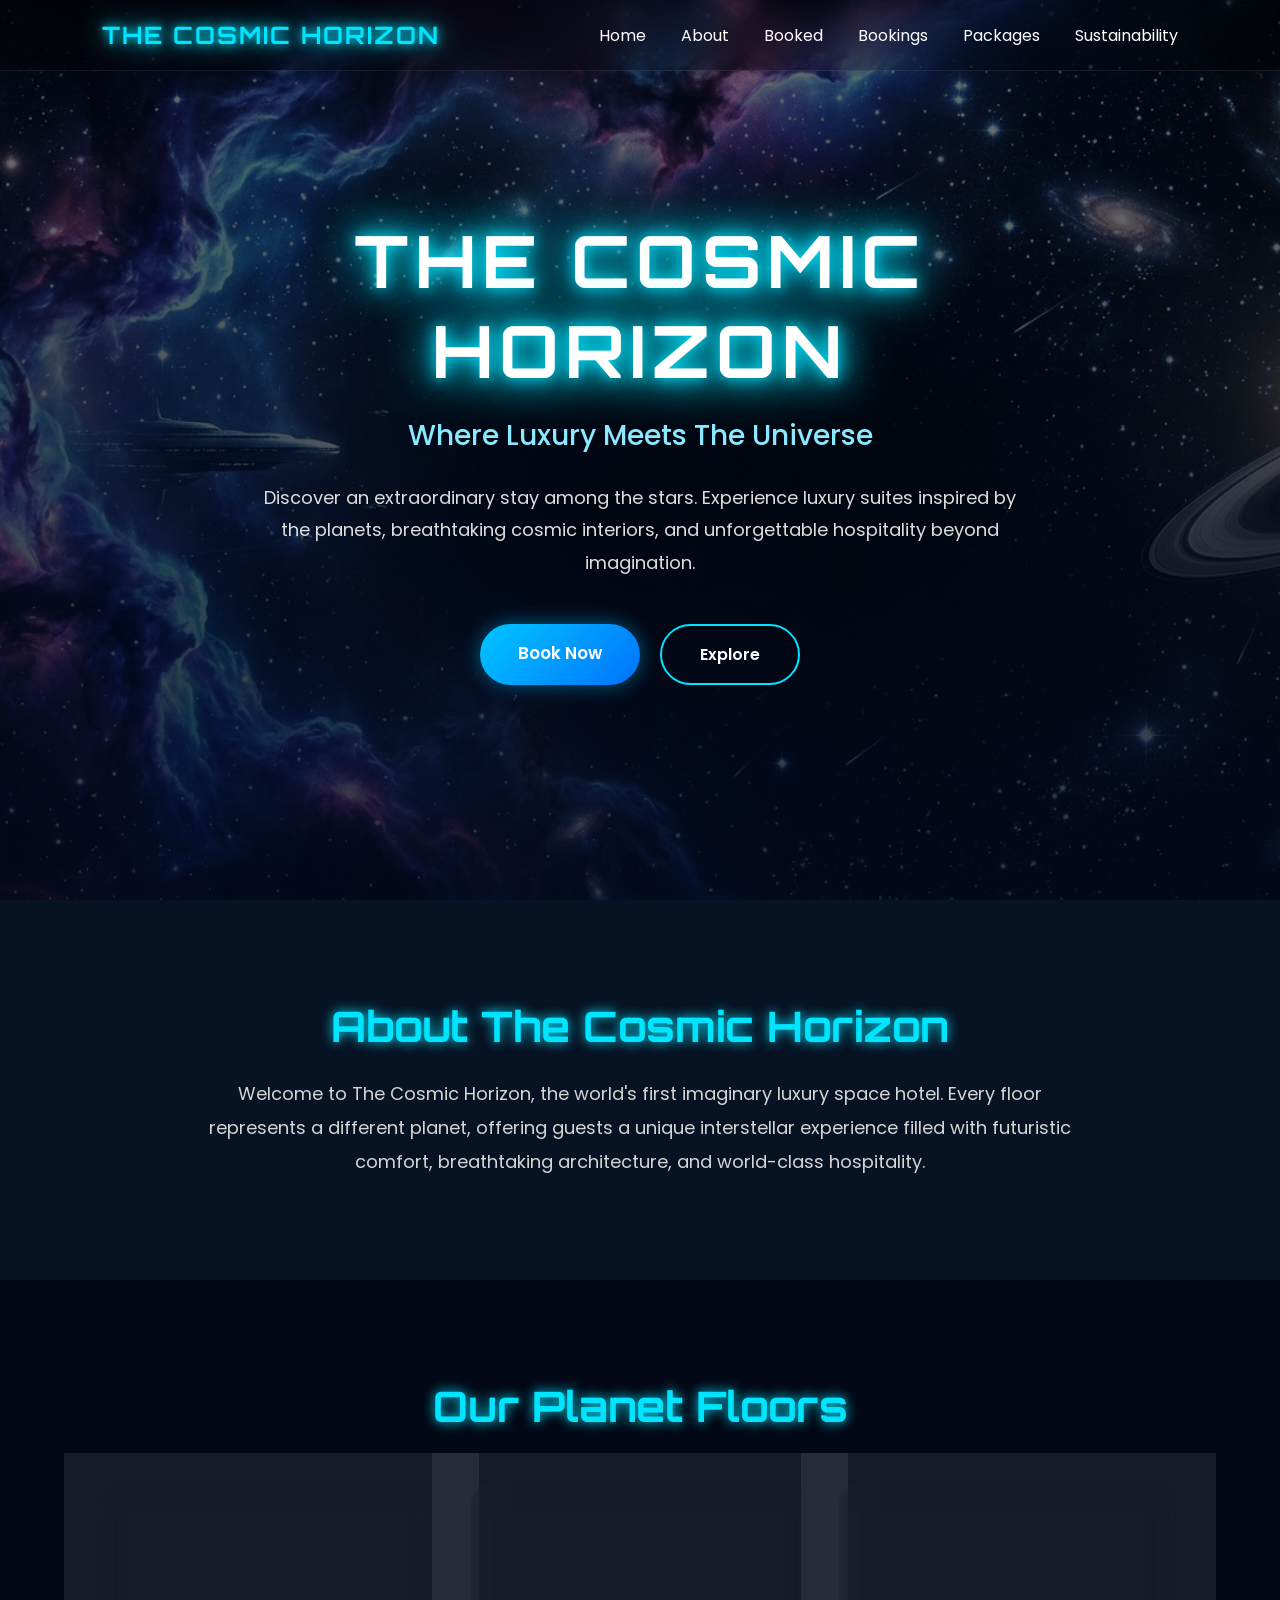
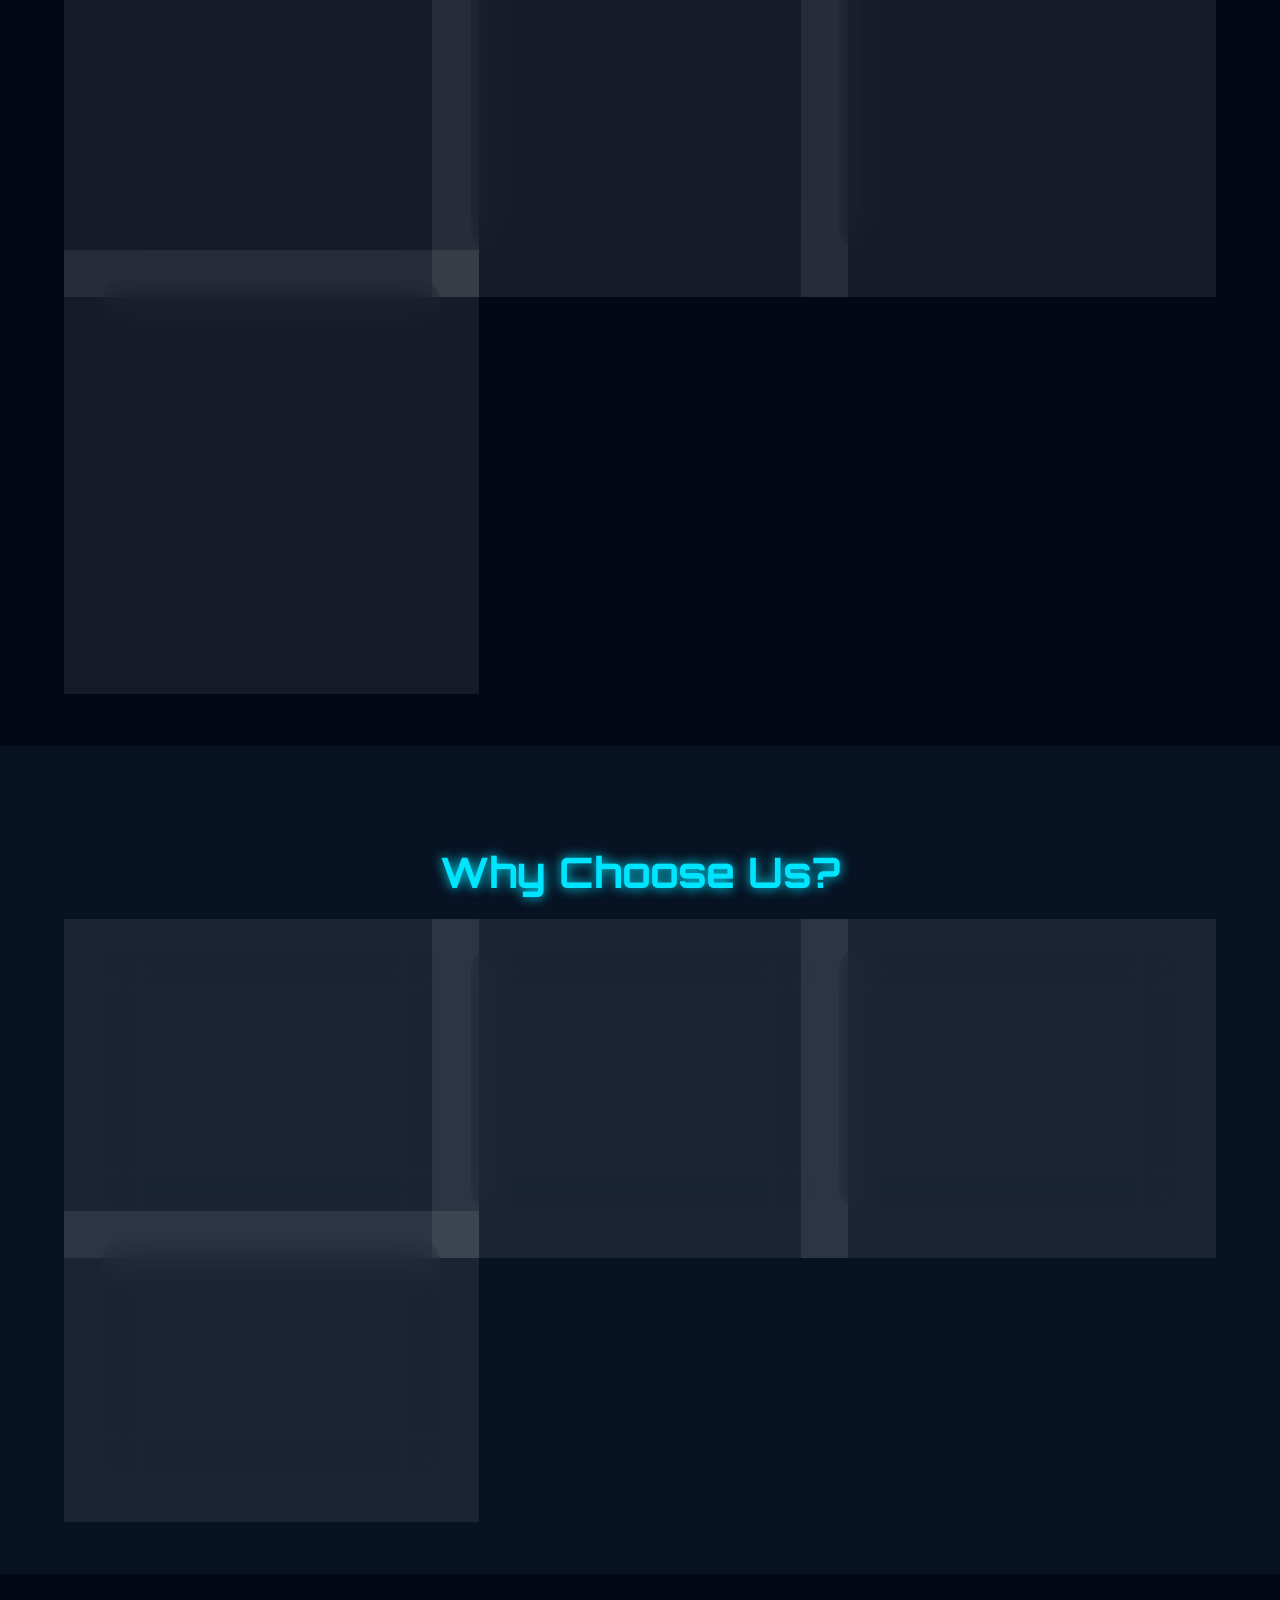
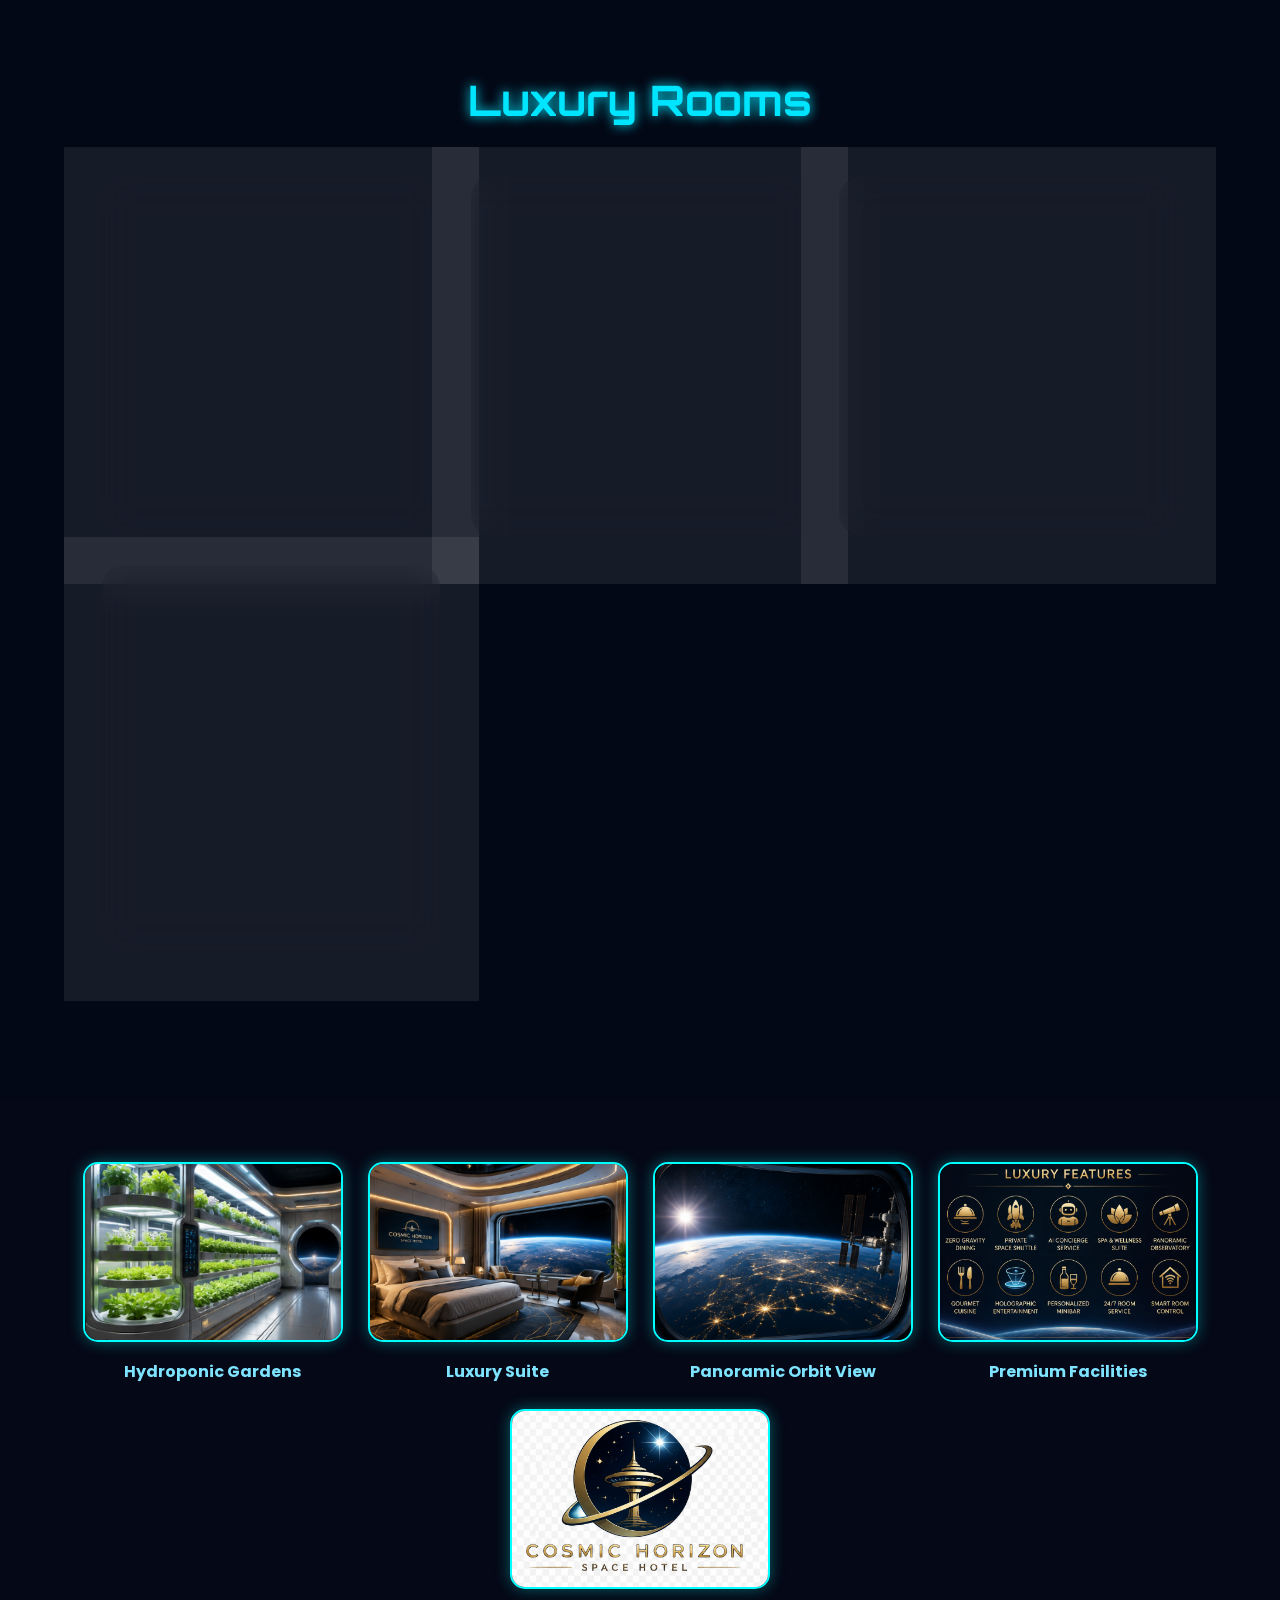
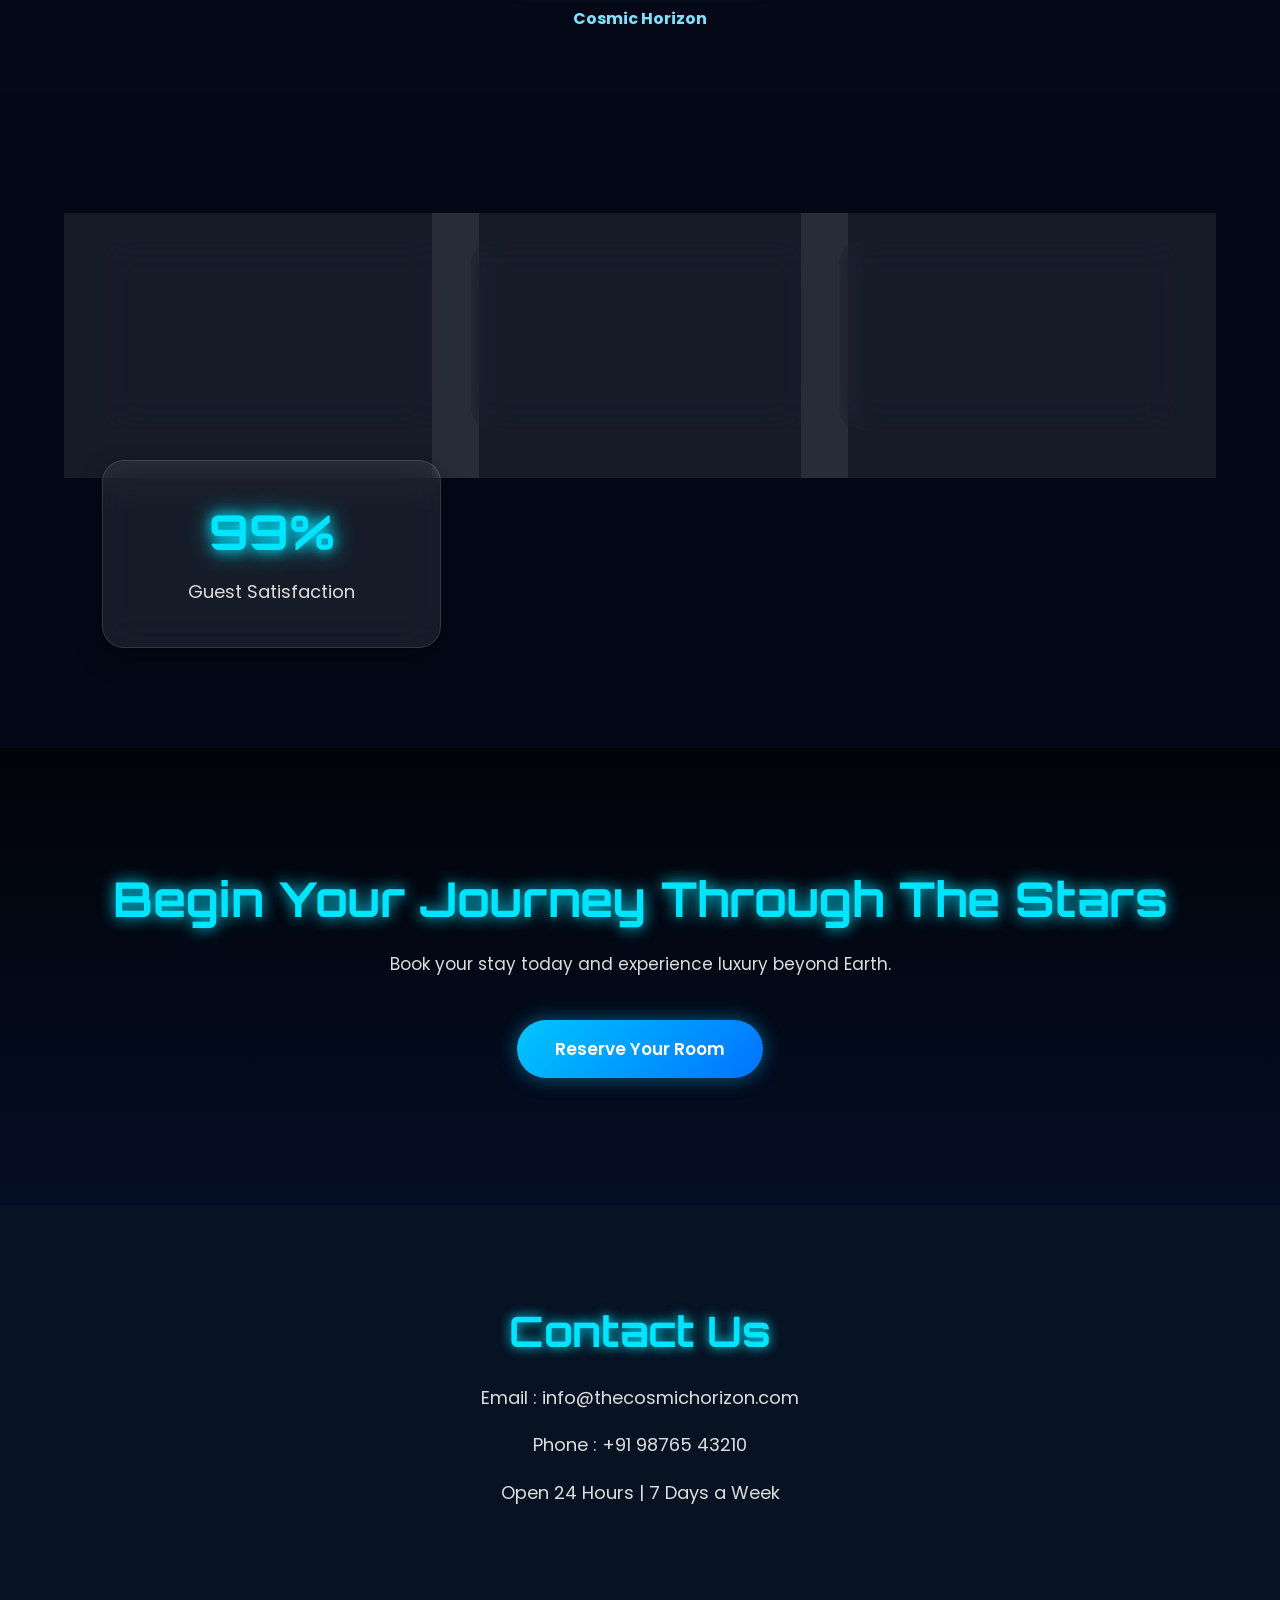
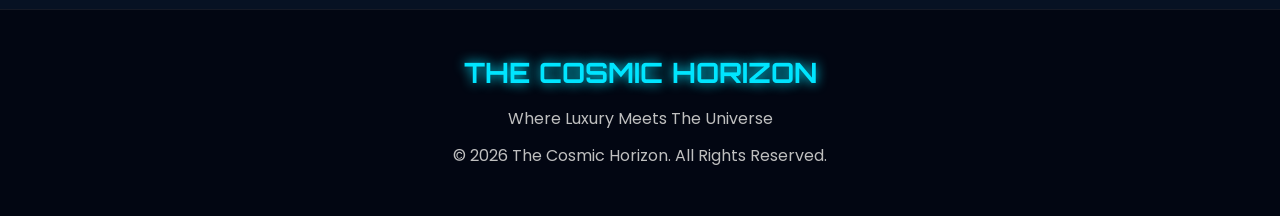
==== commit 281dde30: "Describe changes" ====
--- a/index.html
+++ b/index.html
@@ -276,12 +276,12 @@
     </figure>
 
     <figure>
-        <img src="images/gallery4.png" alt="Luxury Features">
+        <img src="images/gallery5.png" alt="Luxury Features">
         <figcaption>Premium Facilities</figcaption>
     </figure>
 
     <figure>
-        <img src="images/gallery5.png" alt="Cosmic Horizon Logo">
+        <img src="images/gallery4.png" alt="Cosmic Horizon Logo">
         <figcaption>Cosmic Horizon</figcaption>
     </figure>
 
@@ -358,9 +358,9 @@
 
         <h2>Contact Us</h2>
 
-        <p>Email : mandalankit9706@gmail.com</p>
-
-        <p>Phone : +91 97060 03518</p>
+        <p>Email : info@thecosmichorizon.com</p>
+
+        <p>Phone : +91 98765 43210</p>
 
         <p>Open 24 Hours | 7 Days a Week</p>
 
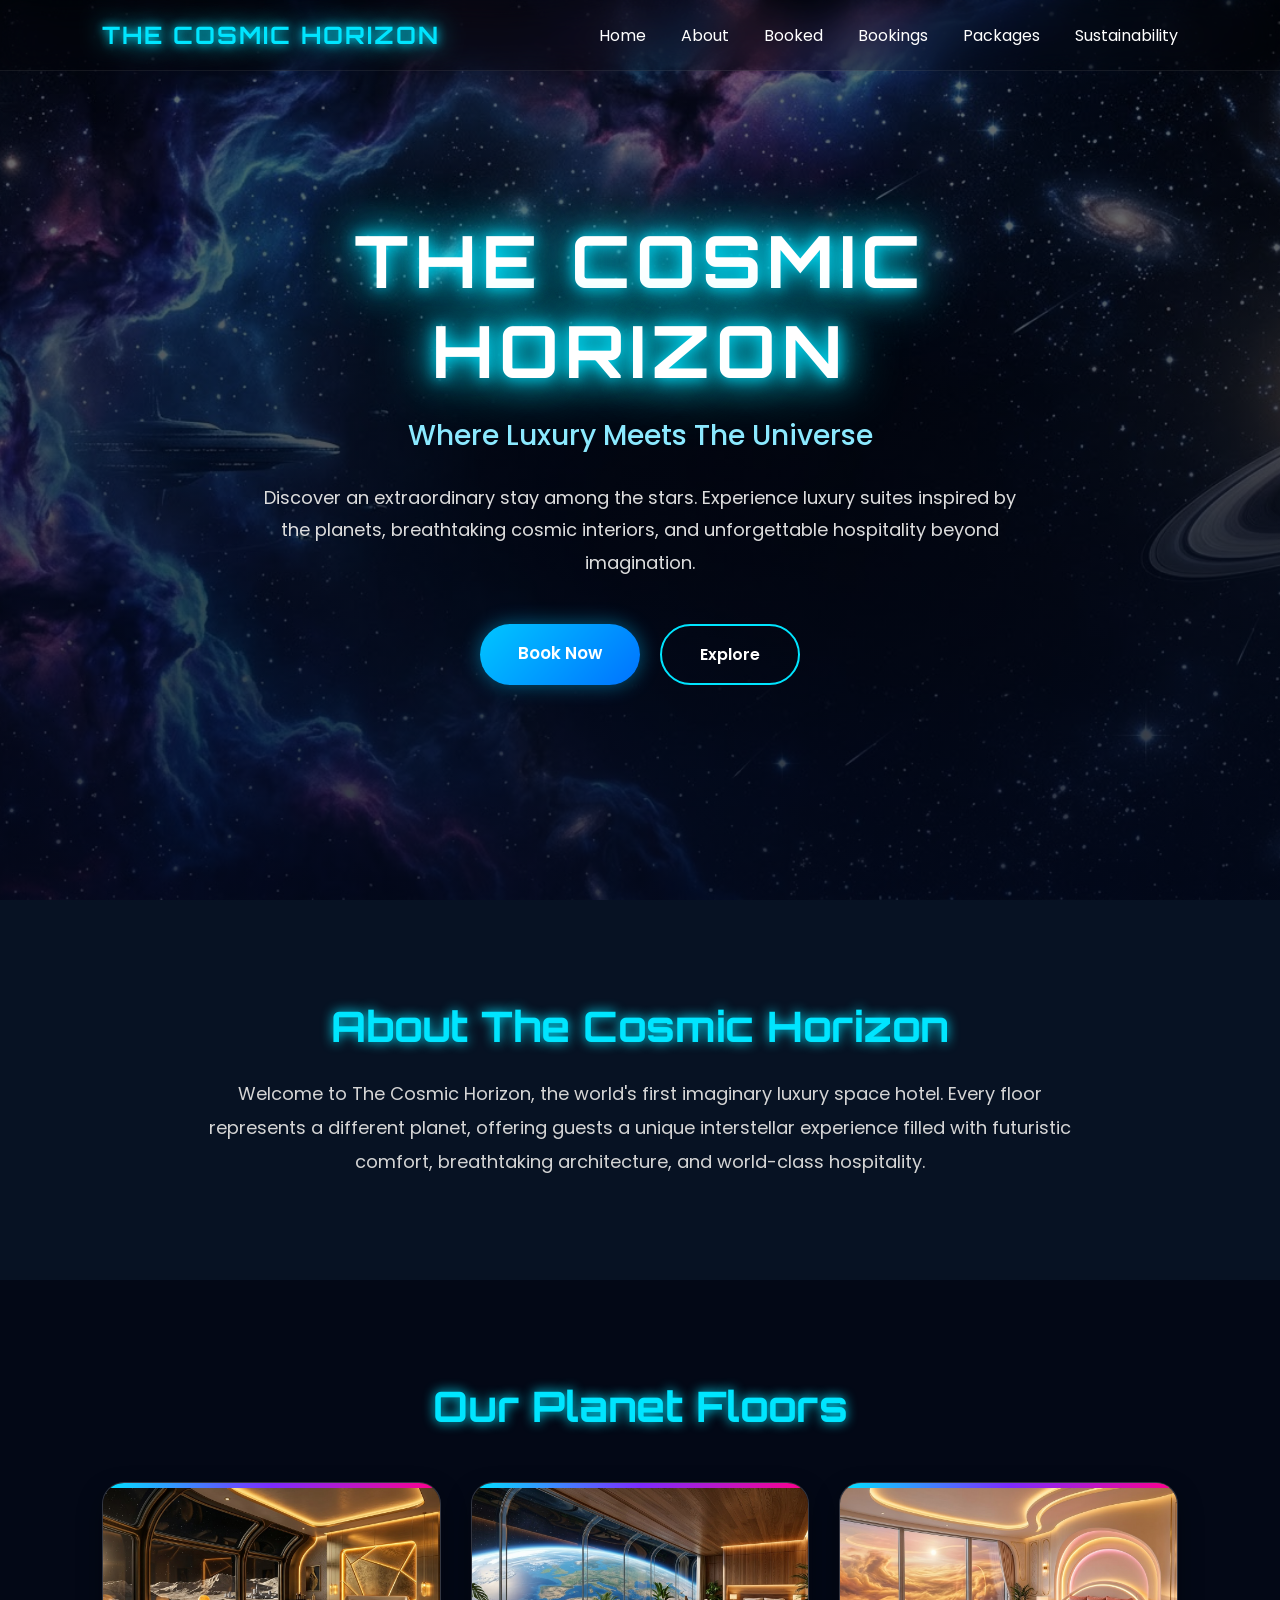
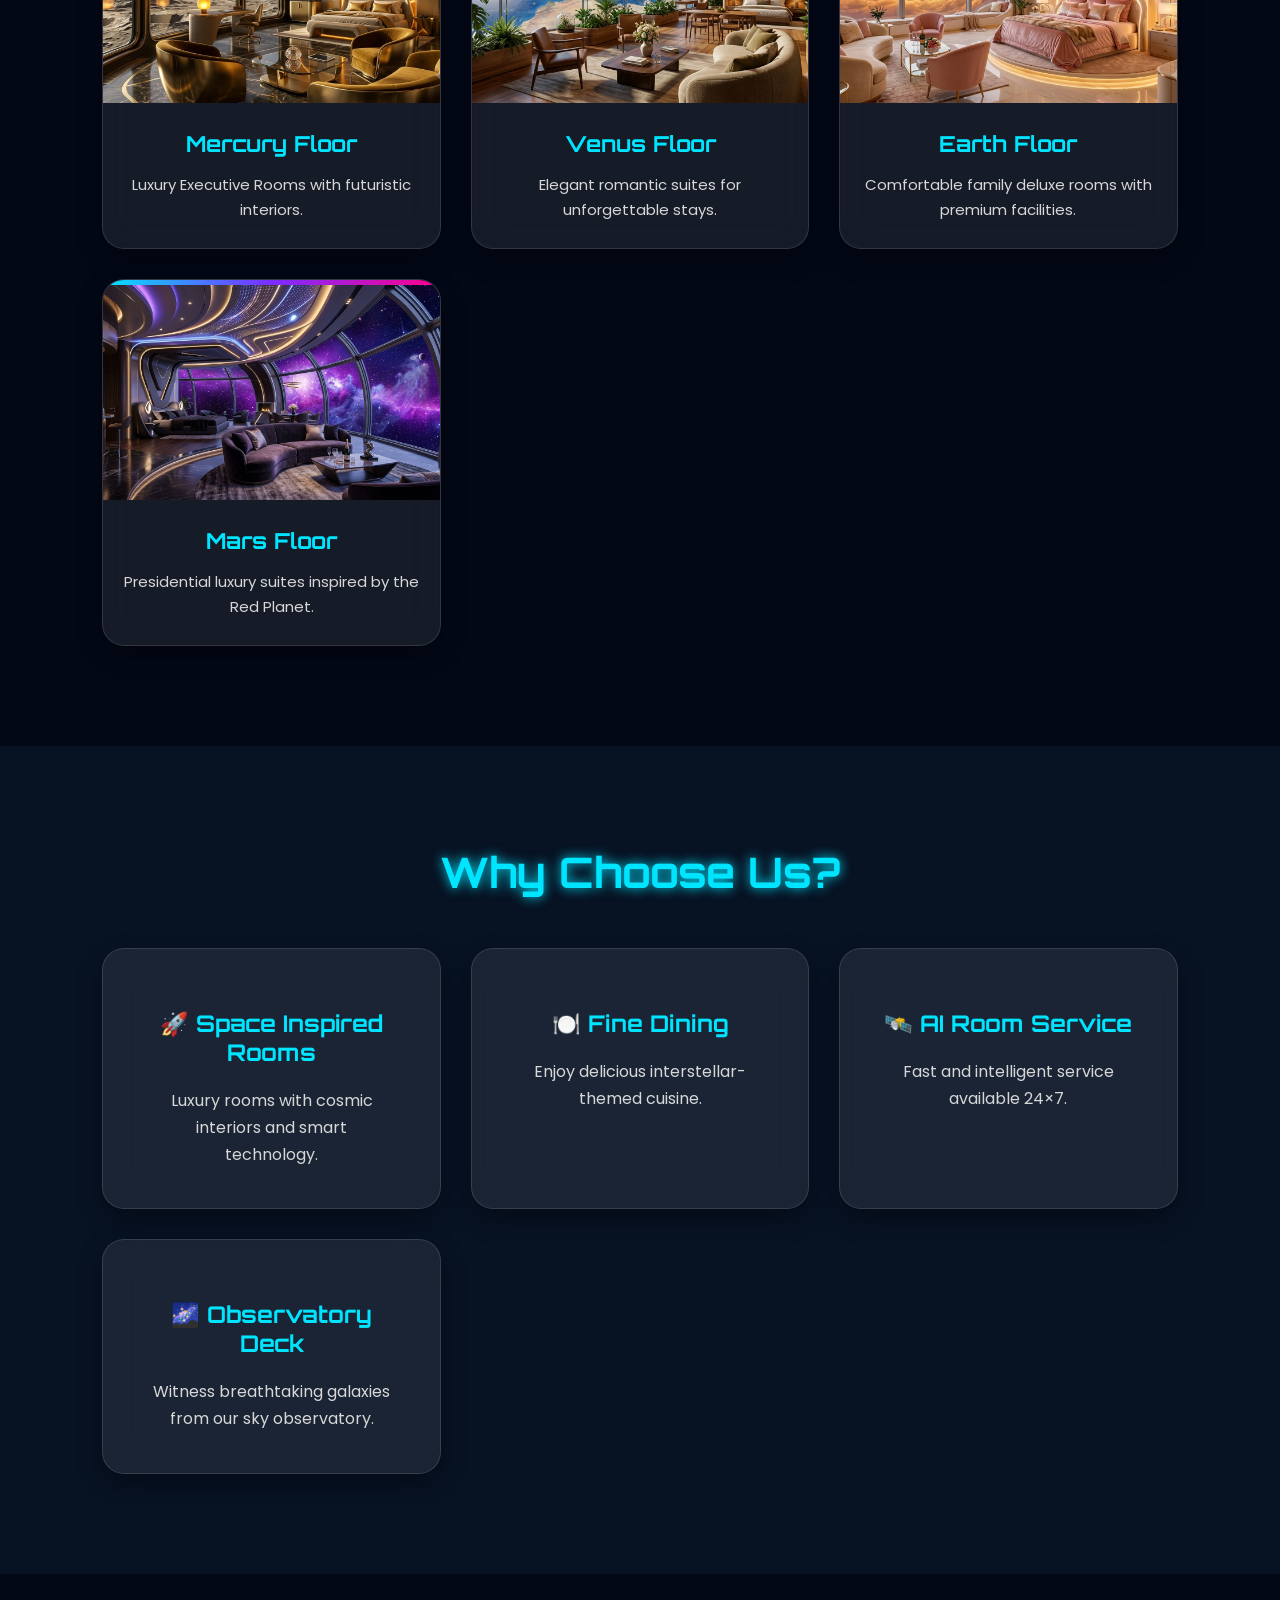
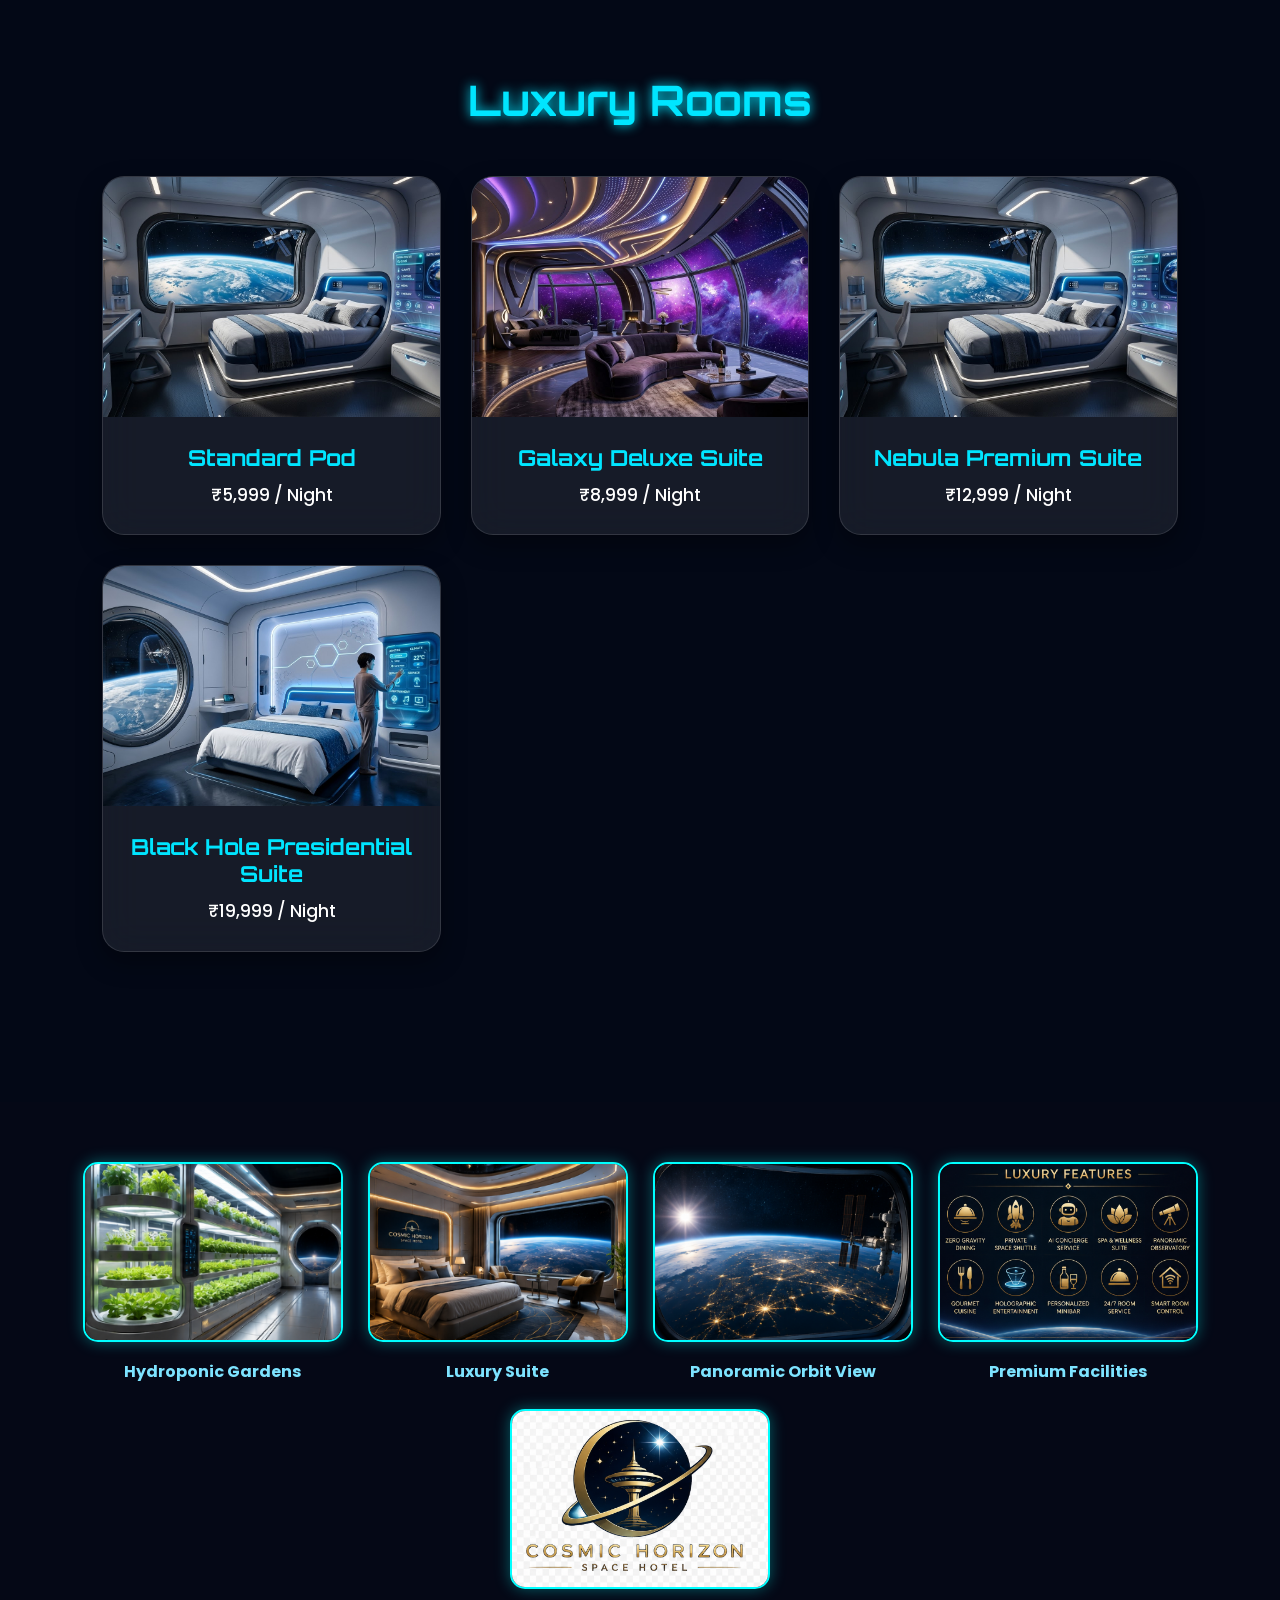
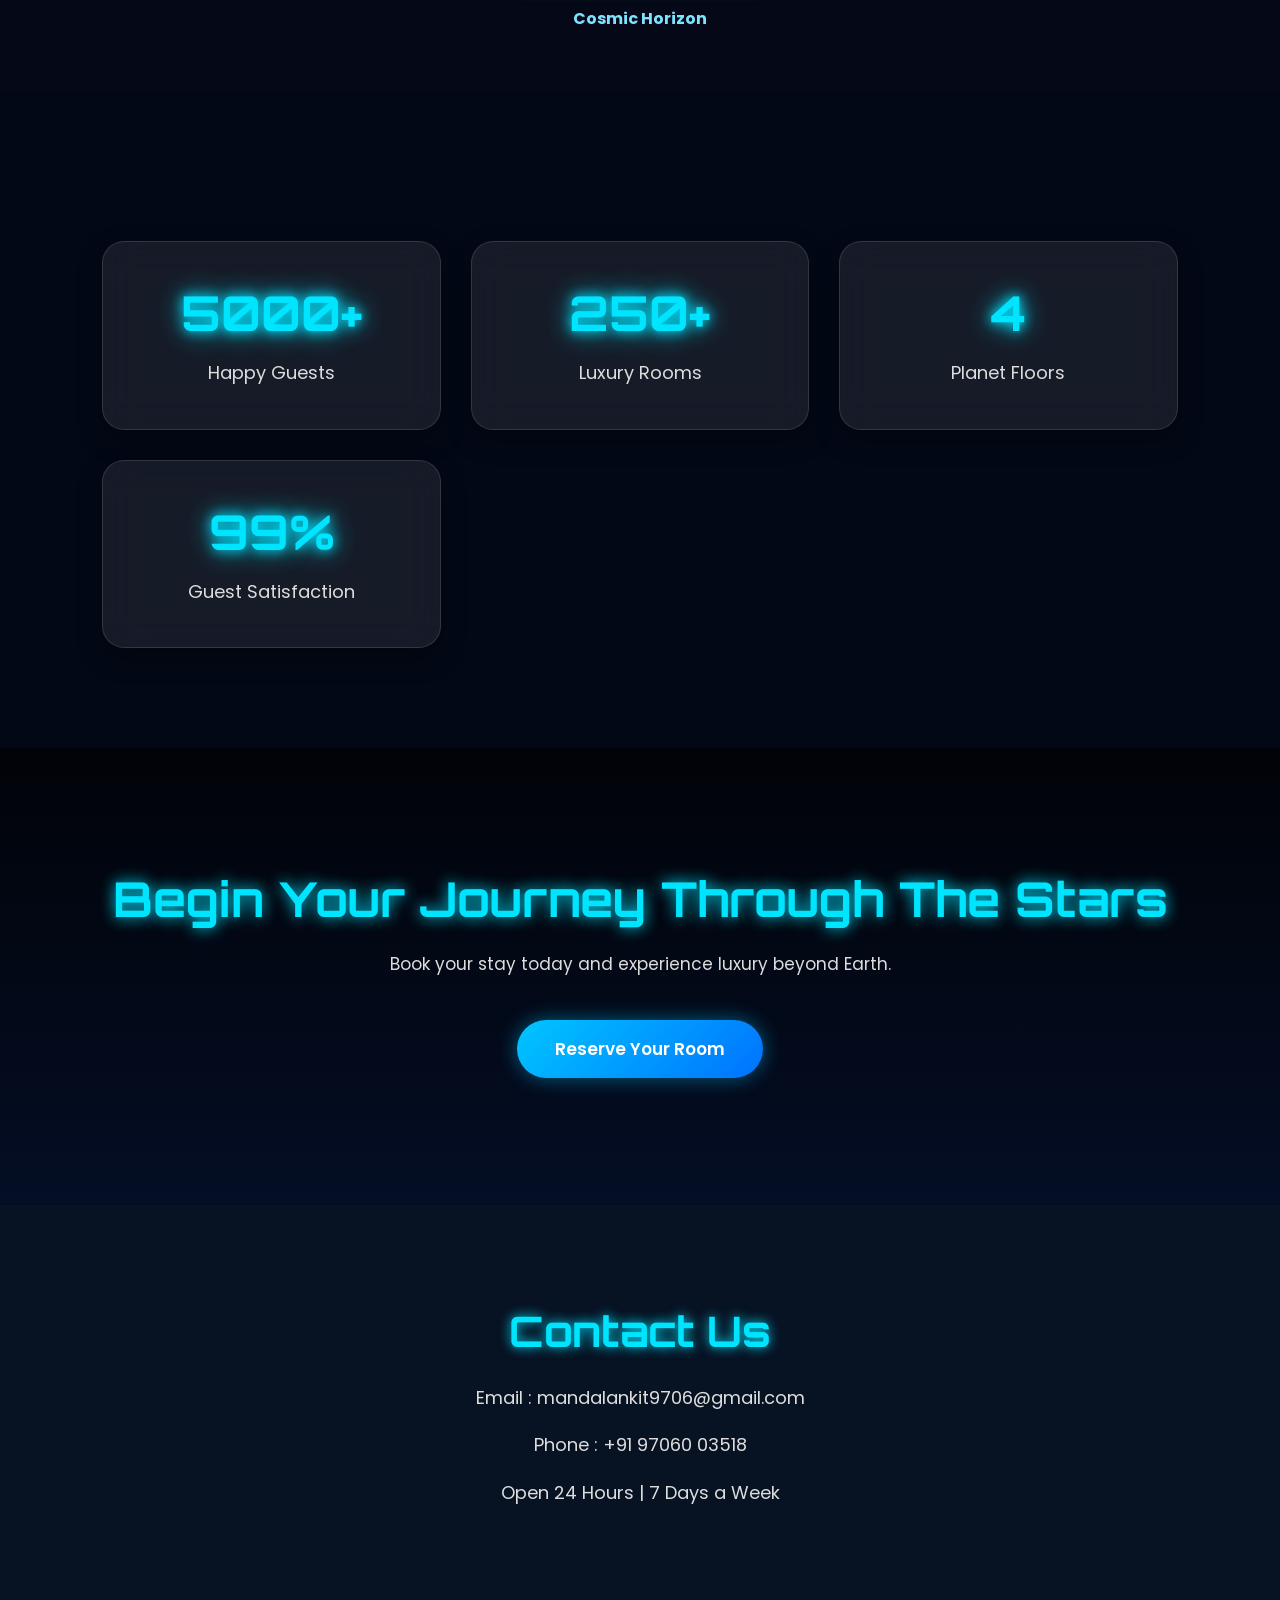
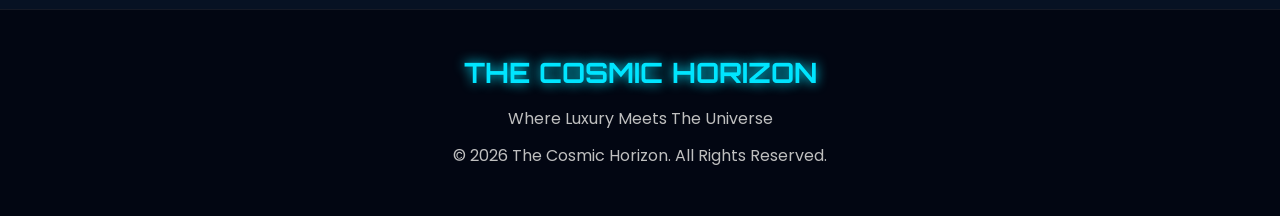
==== commit 7f30d308: "Describe changes" ====
--- a/index.html
+++ b/index.html
@@ -358,9 +358,9 @@
 
         <h2>Contact Us</h2>
 
-        <p>Email : info@thecosmichorizon.com</p>
-
-        <p>Phone : +91 98765 43210</p>
+        <p>Email : mandalankit9706@gmail.com</p>
+
+        <p>Phone : +91 97060 03518</p>
 
         <p>Open 24 Hours | 7 Days a Week</p>
 
